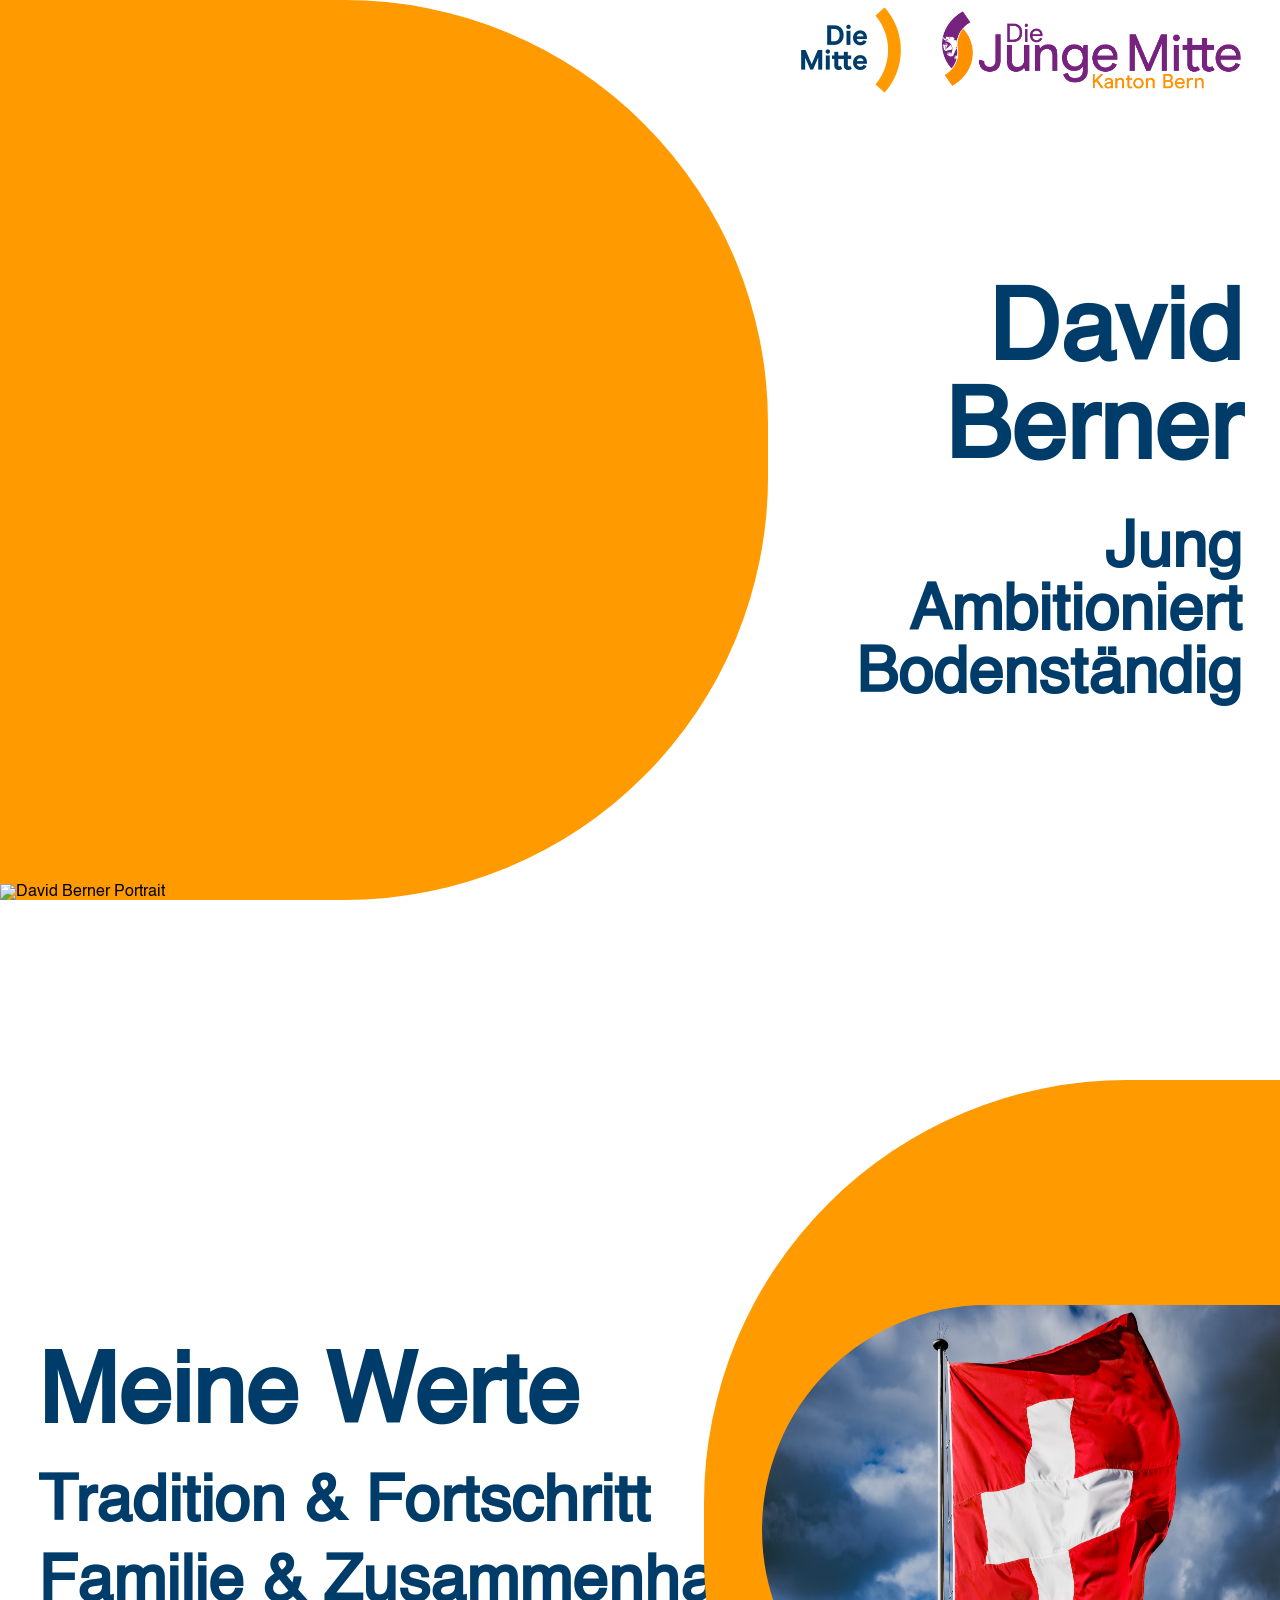
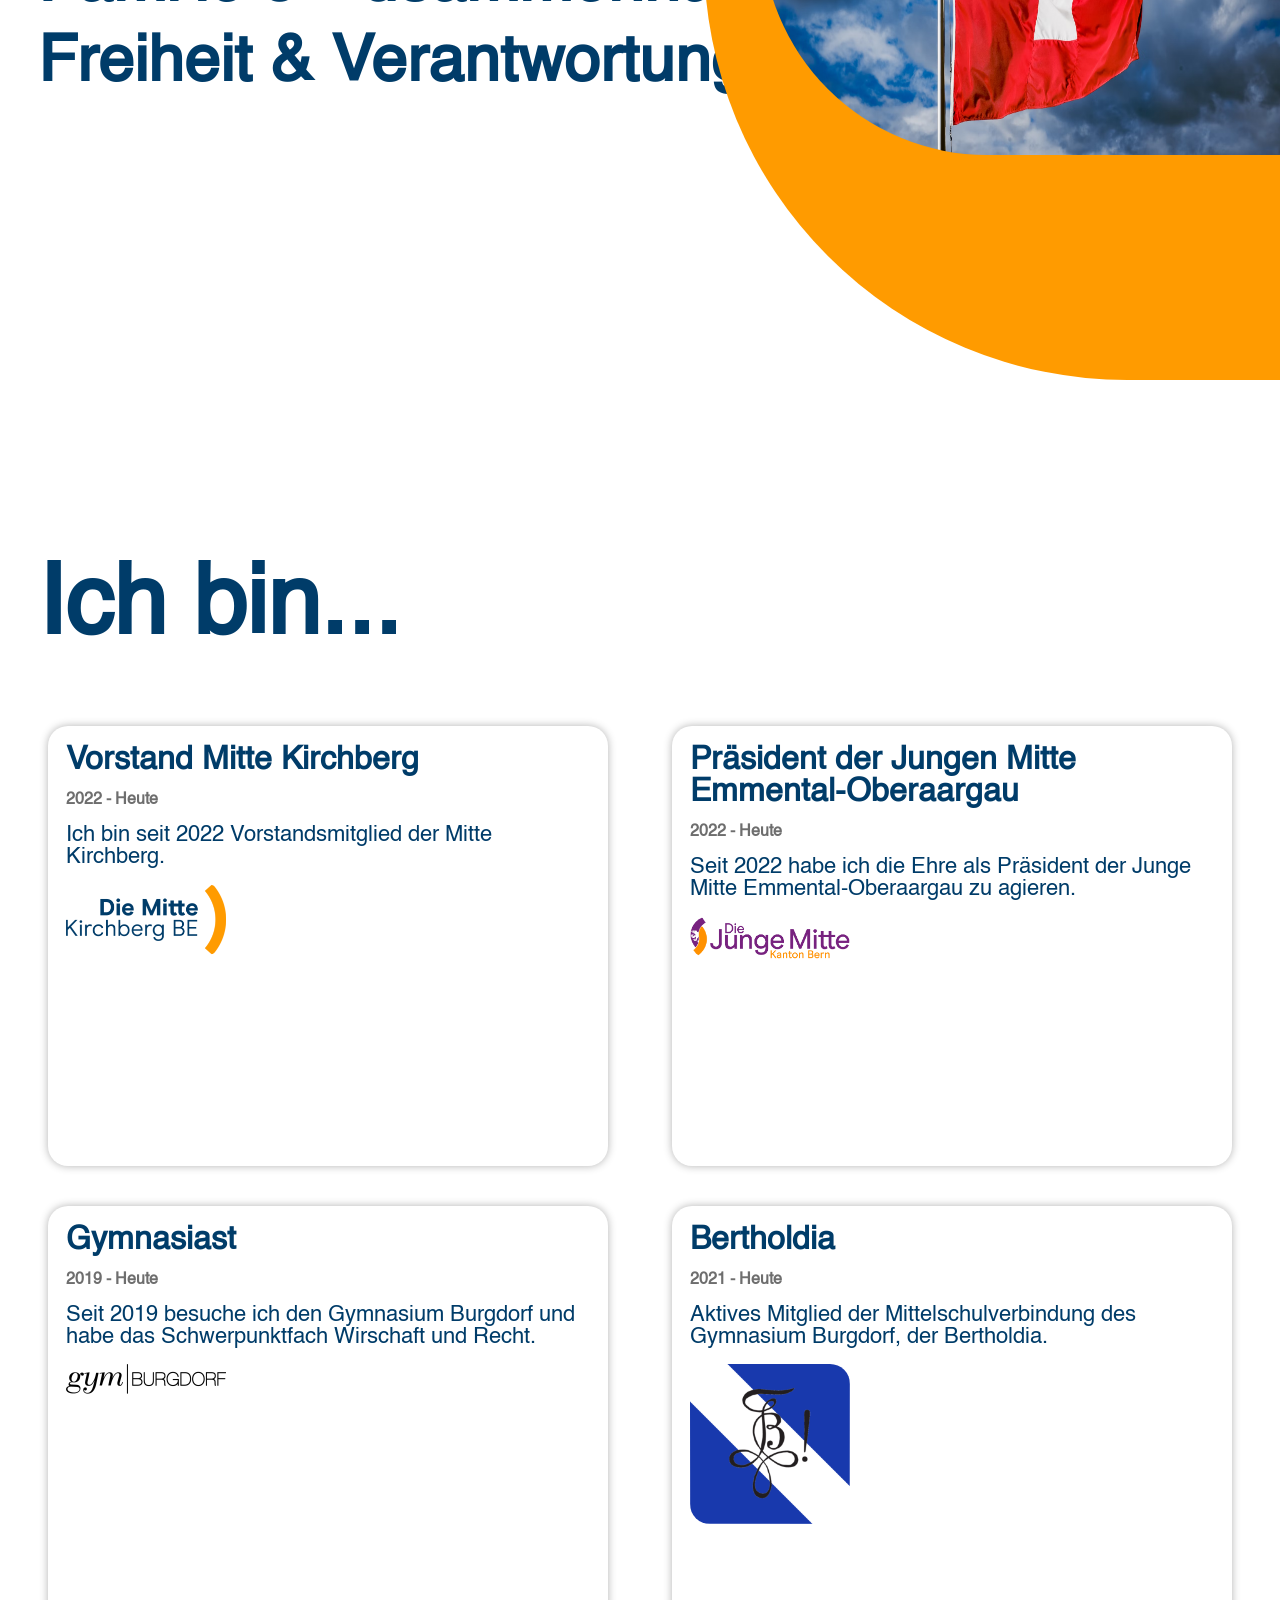
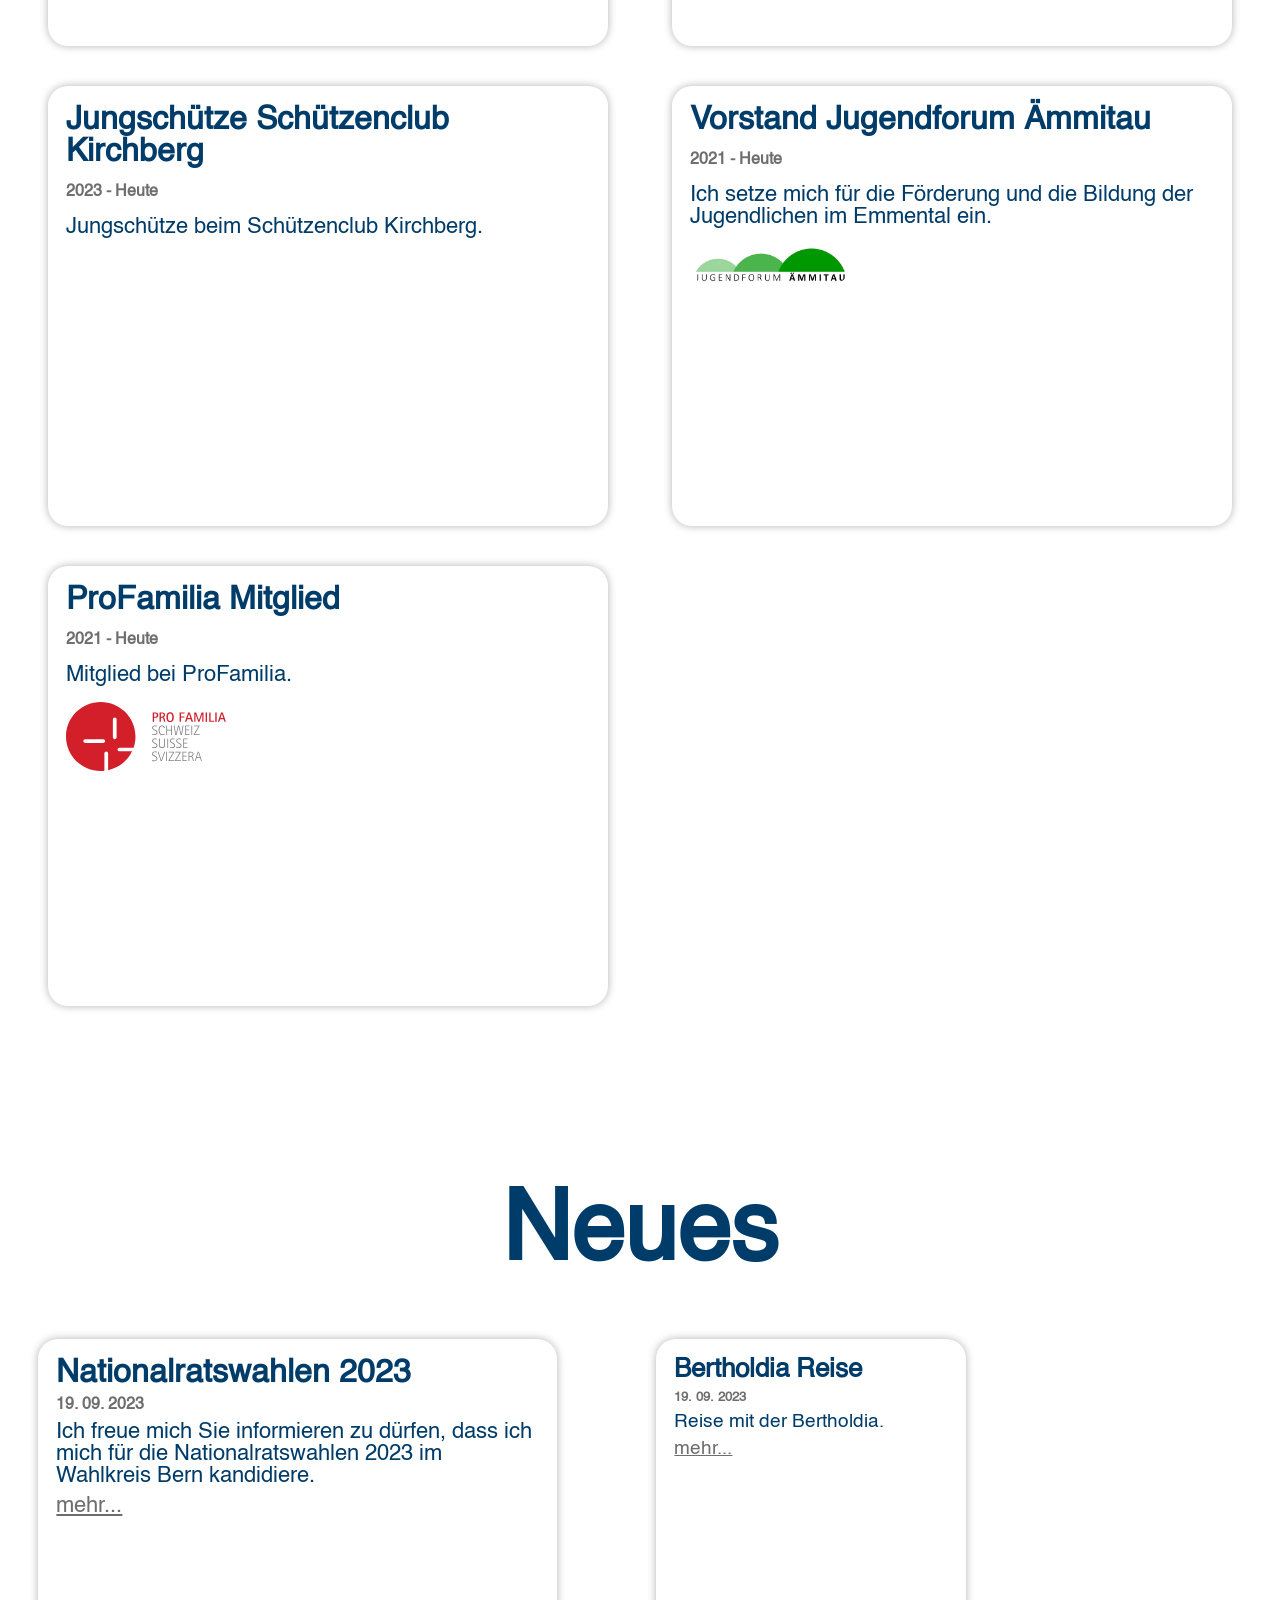
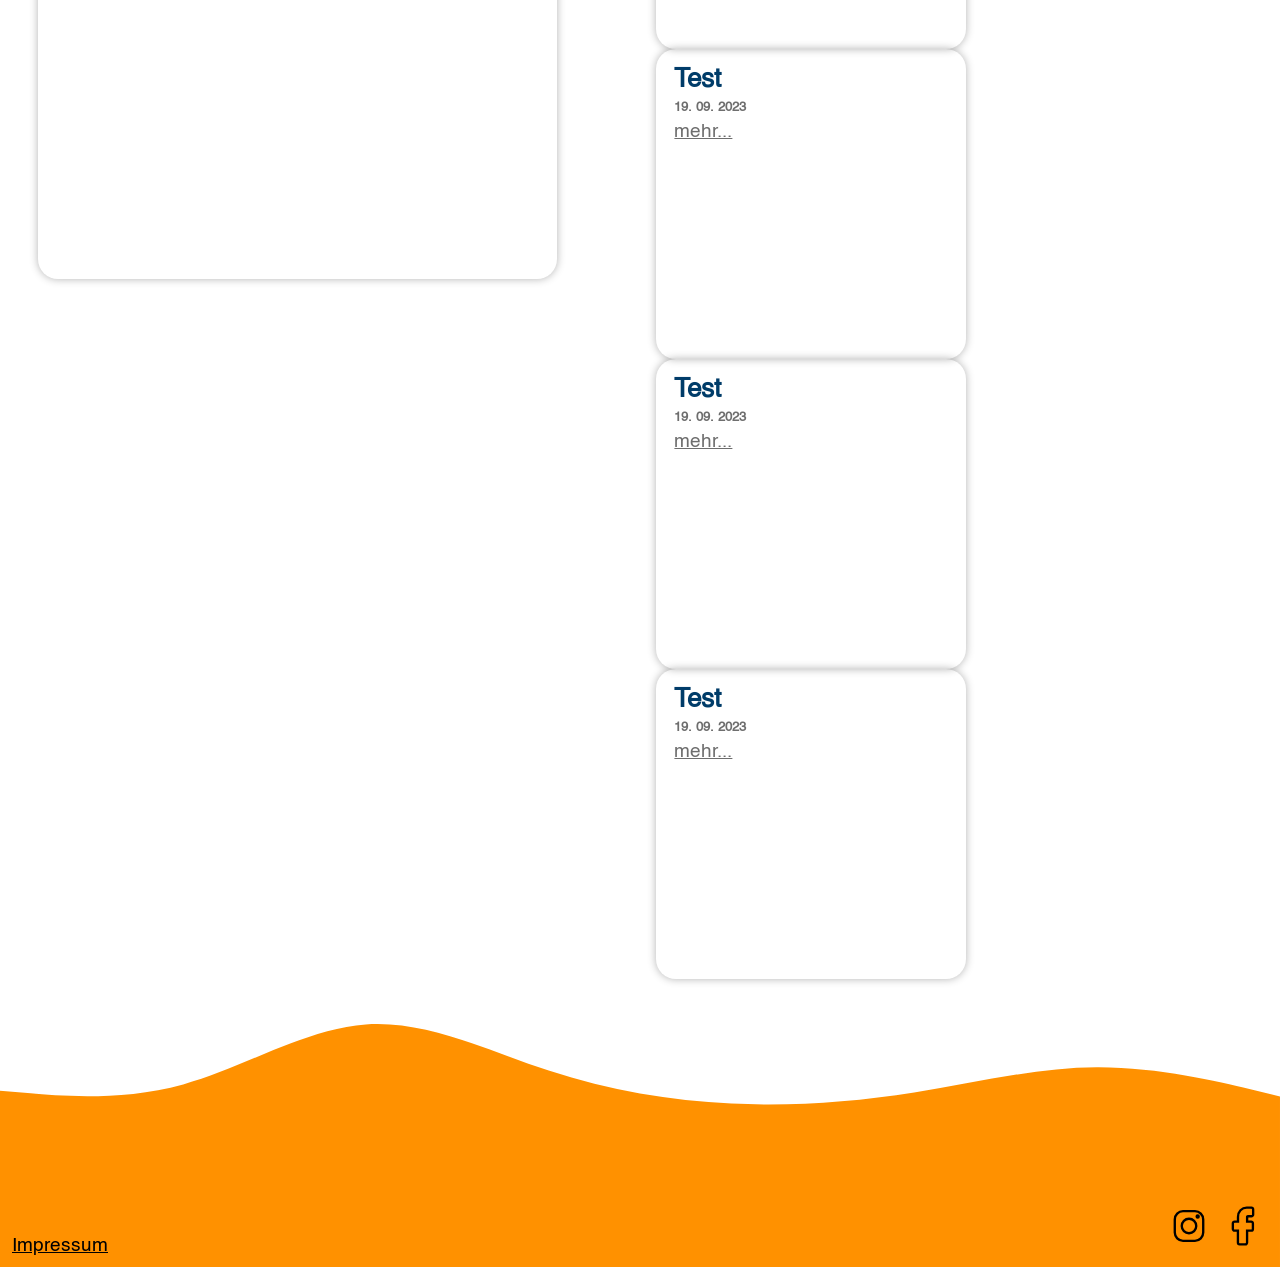
==== index.html @ 7da436a6 "commit15" ====
<!DOCTYPE html>
<html lang="de">
  <head>
    <meta charset="UTF-8" />
    <meta name="viewport" content="width=device-width, initial-scale=1.0" />
    <link rel="stylesheet" href="css/style.css" />
    <script src="js/main.js" defer></script>
    <title>David Berner</title>
  </head>
  <body>
    <div id="loading">
      <h1 class="title">Loading...</h1>
      <img id="loading-img" src="./img/haikei/wave2.svg" alt="wave" />
    </div>
    <main>
      <section id="hero">
        <div class="right-circle"></div>
        <img
          id="hero-img"
          src="img/portrait/Berner_David-a.png"
          alt="David Berner Portrait"
        />
        <div id="hero-content">
          <div id="hero-right">
            <div id="logos">
              <a href="https://die-mitte.ch/" target="_blank">
                <img
                  class="logo1"
                  src="img/logos/die_mitte.png"
                  alt="die Mitte"
                />
              </a>
              <a href="https://diejungemitte.ch/" target="_blank">
                <img
                  class="logo2"
                  src="img/logos/Die Junge Mitte_Bern-crop.png"
                  alt="die Junge Mitte Bern"
                />
              </a>
            </div>
          </div>
          <div class="hero-text">
            <h1>David Berner</h1>
            <h2>Jung</h2>
            <h2>Ambitioniert</h2>
            <h2>Bodenständig</h2>
          </div>
        </div>
      </section>

      <section id="about">
        <div id="about-content">
          <div class="left-circle icon-circle">
            <img src="./img/icon/schweiz.avif" alt="" />
          </div>
        </div>
        <div class="content">
          <h1 class="title">Meine Werte</h1>
          <h2 class="subtitle">Tradition & Fortschritt</h2>
          <h2 class="subtitle">Familie & Zusammenhalt</h2>
          <h2 class="subtitle">Freiheit & Verantwortung</h2>
        </div>
      </section>
      <section id="me">
        <div class="content2">
          <h1 class="title">Ich bin...</h1>
        </div>
        <div class="contents">
          <div class="content-box">
            <div class="box">
              <h1>Vorstand Mitte Kirchberg</h1>
              <h3>2022 - Heute</h3>
              <p>Ich bin seit 2022 Vorstandsmitglied der Mitte Kirchberg.</p>
              <a target="_blank" href="https://kirchberg.die-mitte.ch/"
                ><img
                  class="box-border"
                  src="img/logo-ex/Die_Mitte_Kirchberg-BE.png"
                  alt="Vorstand Mitte Kirchberg"
              /></a>
            </div>
            <div class="box">
              <h1>Präsident der Jungen Mitte Emmental-Oberaargau</h1>
              <h3>2022 - Heute</h3>
              <p>
                Seit 2022 habe ich die Ehre als Präsident der Junge Mitte
                Emmental-Oberaargau zu agieren.
              </p>
              <a target="_blank" href="https://diejungemitte.ch/"
                ><img
                  class="box-border"
                  src="img/logos/Die Junge Mitte_Bern-crop.png"
                  alt="Präsident Junge Mitte Emmental-Oberaargau"
              /></a>
            </div>
            <div class="box">
              <h1>Gymnasiast</h1>
              <h3>2019 - Heute</h3>
              <p>
                Seit 2019 besuche ich den Gymnasium Burgdorf und habe das
                Schwerpunktfach Wirschaft und Recht.
              </p>
              <a target="_blank" href="https://www.gymburgdorf.ch/"
                ><img
                  src="img/logo-ex/gymburgdorf.png"
                  alt="Gymnasium Burgdorf"
              /></a>
            </div>
            <div class="box">
              <h1>Bertholdia</h1>
              <h3>2021 - Heute</h3>
              <p>
                Aktives Mitglied der Mittelschulverbindung des Gymnasium
                Burgdorf, der Bertholdia.
              </p>
              <a
                target="_blank"
                href="https://www.bertholdia.ch/aktuelles/index.html"
                ><img
                  class="box-border"
                  src="img/logo-ex/bertholdia.png"
                  alt="Bertholdia"
              /></a>
            </div>
            <div class="box">
              <h1>Jungschütze Schützenclub Kirchberg</h1>
              <h3>2023 - Heute</h3>
              <p>Jungschütze beim Schützenclub Kirchberg.</p>
            </div>
            <div class="box">
              <h1>Vorstand Jugendforum Ämmitau</h1>
              <h3>2021 - Heute</h3>
              <p>
                Ich setze mich für die Förderung und die Bildung der
                Jugendlichen im Emmental ein.
              </p>
              <a target="_blank" href="https://www.jugendforum-aemmitau.ch/"
                ><img
                  class="box-border"
                  src="img/logo-ex/Jugendforum.webp"
                  alt="Vorstand Mitte Kirchberg"
              /></a>
            </div>
            <div class="box">
              <h1>ProFamilia Mitglied</h1>
              <h3>2021 - Heute</h3>
              <p>Mitglied bei ProFamilia.</p>
              <a target="_blank" href="https://www.profamilia.ch/"
                ><img
                  class="box-border"
                  src="img/logo-ex/profamilia.svg"
                  alt="Vorstand Mitte Kirchberg"
              /></a>
            </div>
          </div>
        </div>
      </section>
      <section id="news">
        <div class="content3">
          <h1 class="title">Neues</h1>
        </div>
        <div class="news-content-box">
          <div class="news-box">
            <h1>Nationalratswahlen 2023</h1>
            <h3>19. 09. 2023</h3>
            <p>
              Ich freue mich Sie informieren zu dürfen, dass ich mich für die
              Nationalratswahlen 2023 im Wahlkreis Bern kandidiere.
            </p>
            <a href="page/construction/" class="more">mehr...</a>
          </div>
          <div class="blogs">
            <div class="blog-box">
              <h1>Bertholdia Reise</h1>
              <h3>19. 09. 2023</h3>
              <p>Reise mit der Bertholdia.</p>
              <a href="page/construction/" class="more">mehr...</a>
            </div>
            <div class="blog-box">
              <h1>Test</h1>
              <h3>19. 09. 2023</h3>
              <a href="page/construction/" class="more">mehr...</a>
            </div>
            <div class="blog-box">
              <h1>Test</h1>
              <h3>19. 09. 2023</h3>
              <a href="page/construction/" class="more">mehr...</a>
            </div>
            <div class="blog-box">
              <h1>Test</h1>
              <h3>19. 09. 2023</h3>
              <a href="page/construction/" class="more">mehr...</a>
            </div>
          </div>
        </div>
      </section>
      <footer class="footer-hero">
        <img id="footer-img" src="./img/haikei/wave2.svg" alt="wave" />
        <div class="footer-content">
          <div class="footer-text">
            <a href="page/impressum/">Impressum</a>
          </div>
        </div>
        <div class="socials">
          <a target="_blank" href="https://www.instagram.com/davidladaberner/"
            ><img src="/img/icon/instagram.svg" alt=""
          /></a>
          <a target="_blank" href="https://www.facebook.com/david.berner.3511"
            ><img src="/img/icon/facebook.svg" alt=""
          /></a>
        </div>
      </footer>
    </main>
  </body>
</html>
---- css/style.css ----
*,
*::after,
*::before {
  margin: 0;
  padding: 0;
  box-sizing: border-box;
}
:root {
  --primary-color: #ff9b00;
  --secondary-color: #003c69;
  font-size: 16px;
}
@font-face {
  font-family: "helvetica";
  src: url(../fonts/Helvetica-Font/Helvetica.ttf);
}
::-webkit-scrollbar {
  width: 0;
}

#loading{
  display: flex;
  justify-content: center;
  align-items: center;  
  height: 100vh;
}
#loading img{
  position: absolute;
  bottom: 0;
  width: 100vw;
}

main{
  display: none;
}

body {
  font-family: helvetica;
}
body h1::selection,
h2::selection,
h3::selection,
h4::selection,
p::selection,
img::selection,
a::selection {
  color: white;
  background-color: var(--secondary-color);
}

#hero-img {
  position: absolute;
  width: 36%;
  height: auto;
  z-index: 3;
  bottom: 0;
  left: 0;
  user-select: none;
}

header {
  z-index: 7;
  top: 1vh;
  right: 1vh;
}
#logos {
  display: flex;
  justify-content: flex-end;
  flex-direction: row;
  align-items: center;
  gap: 40px;
}
.logo1 {
  height: 100px;
}
.logo2 {
  height: 80px;
}

.right-circle {
  margin: 0;
  background-color: var(--primary-color);
  height: 100vh;
  width: 60vw;
  border-radius: 0 47vh 47vh 0;
}
.left-circle {
  margin: 0;
  background-color: var(--primary-color);
  height: 100vh;
  width: 45vw;
  border-radius: 47vh 0 0 47vh;
  display: flex;
  justify-content: flex-end;
  align-items: center;
}
.left-circle img{
  height: 50%;
  width: 90%;
  border-radius: 47vh 0 0 47vh;
}


.hero-text {
  margin-top: 20vh;
  text-align: right;
  display: flex;
  flex-direction: column;
  align-items: flex-end;
}
.hero-text h1 {
  color: var(--secondary-color);
  width: 40vw;
  font-size: 11vh;
  margin-bottom: 4vh;
}
.hero-text h2 {
  color: var(--secondary-color);
  font-size: 7vh;
}

.title {
  color: var(--secondary-color);
  font-size: 6rem;
  margin-bottom: 3vh;
}
.subtitle {
  color: var(--secondary-color);
  font-size: 4rem;
  margin-bottom: 1rem;
}


#about {
  align-items: flex-end;
  justify-content: flex-end;
  margin-top: 20vh;
}
#me {
  margin-top: 20vh;
}
#news {
  margin-top: 20vh;
}

.content {
  display: flex;
  height: 100vh;
  justify-content: center;
  flex-direction: column;
  margin-left: 3vw;
}
.content h1,
.content h2 {
  width: fit-content;
  box-shadow: inset 0 0 0 0 var(--primary-color);
  color: var(--secondary-color);
  transition: color 0.3s ease-in-out, box-shadow 0.3s ease-in-out;
}
.content h1:hover,
.content h2:hover {
  box-shadow: inset 100vw 0 0 0 var(--primary-color);
  color: var(--secondary-color);
  cursor: pointer;
}

#about-content {
  position: absolute;
  right: 0;
}



.content2 {
  margin-left: 3vw;
}
.content3 {
  display: flex;
  align-items: center;
  justify-content: center;
}

#hero-content {
  position: absolute;
  top: 0;
  right: 0;
  justify-content: space-between;
  height: 100vh;
  width: 100vw;
  margin-right: 3vw;
}


.contents {
  display: flex;
  justify-content: center;
  align-items: center;
  margin-top: 30px;
}

.content-box {
  display: flex;
  justify-content: space-between;
  flex-wrap: wrap;
  margin-left: 3vw;
  margin-right: 3vw;
}

.box {
  border-radius: 20px;
  width: 560px;
  height: 440px;
  margin-top: 40px;
  margin-left: 10px;
  margin-right: 10px;
  padding: 18px;
  box-shadow: 0px 0px 8px rgba(0, 0, 0, 0.3);
}

.box h1 {
  font-size: 2rem;
  margin-bottom: 1rem;
  color: var(--secondary-color);
}
.box h3 {
  font-size: 1rem;
  margin-bottom: 1rem;
  color: rgb(110, 110, 110);
}
.box p {
  font-size: 1.4rem;
  margin-bottom: 1rem;
  color: var(--secondary-color);
}
.box a {
  font-size: 1.4rem;
  margin-bottom: 1rem;
  color: var(--secondary-color);
}
.box img {
  width: 160px;
}
.box-border {
  border-radius: 20px;
}

.news-content-box {
  display: flex;
  flex-direction: row;
  flex-wrap: wrap;
  justify-content: space-between;
  width: 94vw;
  margin-top: 30px;
  margin-right: 3vw;
  margin-left: 3vw;
}

.news-box {
  border-radius: 20px;
  width: 40.5vw;
  height: 60vh;
  padding: 18px;
  box-shadow: 0px 0px 8px rgba(0, 0, 0, 0.3);
}

.news-box h1 {
  font-size: 2rem;
  margin-bottom: 0.5rem;
  color: var(--secondary-color);
}
.news-box h3 {
  font-size: 1rem;
  margin-bottom: 0.5rem;
  color: rgb(110, 110, 110);
}
.news-box p {
  font-size: 1.4rem;
  margin-bottom: 0.5rem;
  color: var(--secondary-color);
}
.news-box img {
  width: 28%;
}
.news-box a {
  font-size: 1.4rem;
  margin-bottom: 0.5rem;
  color: var(--secondary-color);
}
.news-box .more {
  color: rgb(110, 110, 110);
  text-decoration: underline;
  font-size: 1.4rem;
}

.blogs {
  display: flex;
  width: 46.5vw;
  flex-wrap: wrap;
  justify-content: space-between;
}
.blog-box {
  border-radius: 20px;
  width: 310px;
  height: 310px;
  padding: 18px;
  margin-left: 10px;
  margin-right: 10px;
  box-shadow: 0px 0px 8px rgba(0, 0, 0, 0.3);
}

.blog-box h1 {
  font-size: 1.6rem;
  color: var(--secondary-color);
  margin-bottom: 0.5rem;
}
.blog-box h3 {
  font-size: 0.8rem;
  margin-bottom: 0.5rem;
  color: rgb(110, 110, 110);
}
.blog-box p {
  font-size: 1.2rem;
  margin-bottom: 0.5rem;
  color: var(--secondary-color);
}
.blog-box a {
  font-size: 1.2rem;
  margin-bottom: 0.5rem;
  color: var(--secondary-color);
}
.blog-box img {
  width: 28%;
}
.blog-box .more {
  color: rgb(110, 110, 110);
  text-decoration: underline;
}

.footer-hero {
  display: flex;
  flex-direction: column;
  justify-content: flex-end;
  margin-top: 5vh;
}

.footer-img {
  z-index: -4;
  width: 100%;
}

.footer-content {
  position: absolute;
  margin: 12px;
}

.footer-text {
  display: flex;
  flex-direction: row;
  gap: 30px;
}

.footer-text p {
  font-size: 1.2rem;
  color: black;
}

.footer-text a {
  font-size: 1.2rem;
  color: black;
}

.socials{
  position: absolute;
  margin: 12px;
  right: 0;
}

.socials a img {
  width: 50px;
}

@media only screen and (max-width: 768px) {
  /* For mobile phones: */

  #loading img{
    display: none;
  }

  .hero-text {
    display: flex;
    flex-direction: column;
    align-items: flex-start;
    text-align: left;
    margin-left: 4vw;
    margin-top: 4vh;
  }
  .hero-text h1 {
    color: var(--secondary-color);
    font-size: 4rem;
    width: 50vw;
    margin-bottom: 3vh;
    text-align: left;
  }
  .hero-text h2 {
    color: var(--secondary-color);
    font-size: 2.4rem;
    text-align: left;
  }

  #about {
    width: 99vw;
    align-items: flex-end;
    justify-content: flex-end;
    margin: 0;
  }

  #about-content .content{
    margin-top: 0;

  }

  #hero-img {
    height: 45vh;
    width: auto;
    z-index: 10;
    user-select: none;
    box-shadow: 0px 15px 10px -15px #111;
    margin-bottom: 0;
  }

  .right-circle {
    height: 100vh;
    width: 100vw;
    margin-bottom: 0;
    border-radius: 0 75% 0 0;
  }
  .left-circle {
    margin-top: 0;
    height: 100vh;
    width: 100vw;
    margin-top: 0;
    border-radius: 0 0 0 75%;
  }

  .left-circle img {
    display: none;
  }

  .title {
    margin-top: 0;
    color: var(--secondary-color);
    font-size: 4rem;
  }
  .subtitle {
    color: var(--secondary-color);
    font-size: 2.2rem;
  }

  #logos {
    position: absolute;
    top: 0;
    right: 0;
    margin-bottom: 0;
    flex-direction: column;
    align-items: flex-end;
    gap: 0;
    z-index: 3;
  }
  .logo1 {
    height: 70px;
  }
  .logo2 {
    height: 30px;
  }

  .content {
    position: relative;
    display: flex;
    flex-direction: column;
    margin-left: 0;
    margin-top: 0;
    margin-right: 2.5vw;
    z-index: 12;
    align-items: flex-end;
  }
  .content2 {
    display: flex;
    flex-direction: column;
    margin-left: 0;
    top: 0;
    margin-right: 2.5vw;
    align-items: center;
  }

  .content h1,
  .content h2 {
    text-align: right;
    margin-top: 3vh;
    width: fit-content;
    color: var(--secondary-color);
    box-shadow: none;
    transition: none;
  }

  .box {
    border-radius: 20px;
    width: 90vw;
    height: 45vh;
    margin-top: 40px;
    margin-left: 0;
    margin-right: 0;
    box-shadow: 0px 0px 8px rgba(0, 0, 0, 0.3);
  }

  .content-box {
    display: flex;
    justify-content: center;
  }

  .content h1:hover,
  .content h2:hover {
    box-shadow: none;
  }

  #news-content {
    display: flex;
    flex-direction: column;
    align-items: center;
    justify-content: center;
    width: 100vw;
    margin-left: 0;
    margin-right: 0;
  }

  .news-box {
    border-radius: 20px;
    width: 90vw;
    height: 60vh;
    margin-top: 40px;
    margin-left: 10px;
    margin-right: 10px;
    box-shadow: 0px 0px 8px rgba(0, 0, 0, 0.3);
  }

  .news-box h1 {
    font-size: 1.8rem;
    margin: 3%;
    color: var(--secondary-color);
  }
  .news-box h3 {
    font-size: 1rem;
    margin: 3%;
    color: rgb(110, 110, 110);
  }
  .news-box p {
    font-size: 1.2rem;
    margin: 3%;
    color: var(--secondary-color);
  }
  .news-box a {
    font-size: 1.2rem;
    margin: 3%;
  }
  .news-box img {
    margin: 3%;
    width: 28%;
  }

  .blogs {
    display: flex;
    width: 90vw;
    margin-left: 3vw;
    margin-right: 3vw;
  }
  .blog-box {
    border-radius: 20px;
    width: 38vw;
    height: 34vh;
    margin-top: 3vh;
    box-shadow: 0px 0px 8px rgba(0, 0, 0, 0.3);
  }

  .blog-box h1 {
    font-size: 1rem;
    margin: 3%;
    color: var(--secondary-color);
  }
  .blog-box h3 {
    font-size: 0.8rem;
    margin: 3%;
    color: rgb(110, 110, 110);
  }
  .blog-box p {
    font-size: 1rem;
    margin: 3%;
    color: var(--secondary-color);
  }
  .blog-box a {
    font-size: 1rem;
    margin: 3%;
    color: var(--secondary-color);
  }
  .blog-box img {
    margin: 3%;
    width: 28%;
  }
  .blog-box .more {
    color: rgb(110, 110, 110);
    text-decoration: underline;
  }
}

@media only screen and (max-height: 620px) {
}
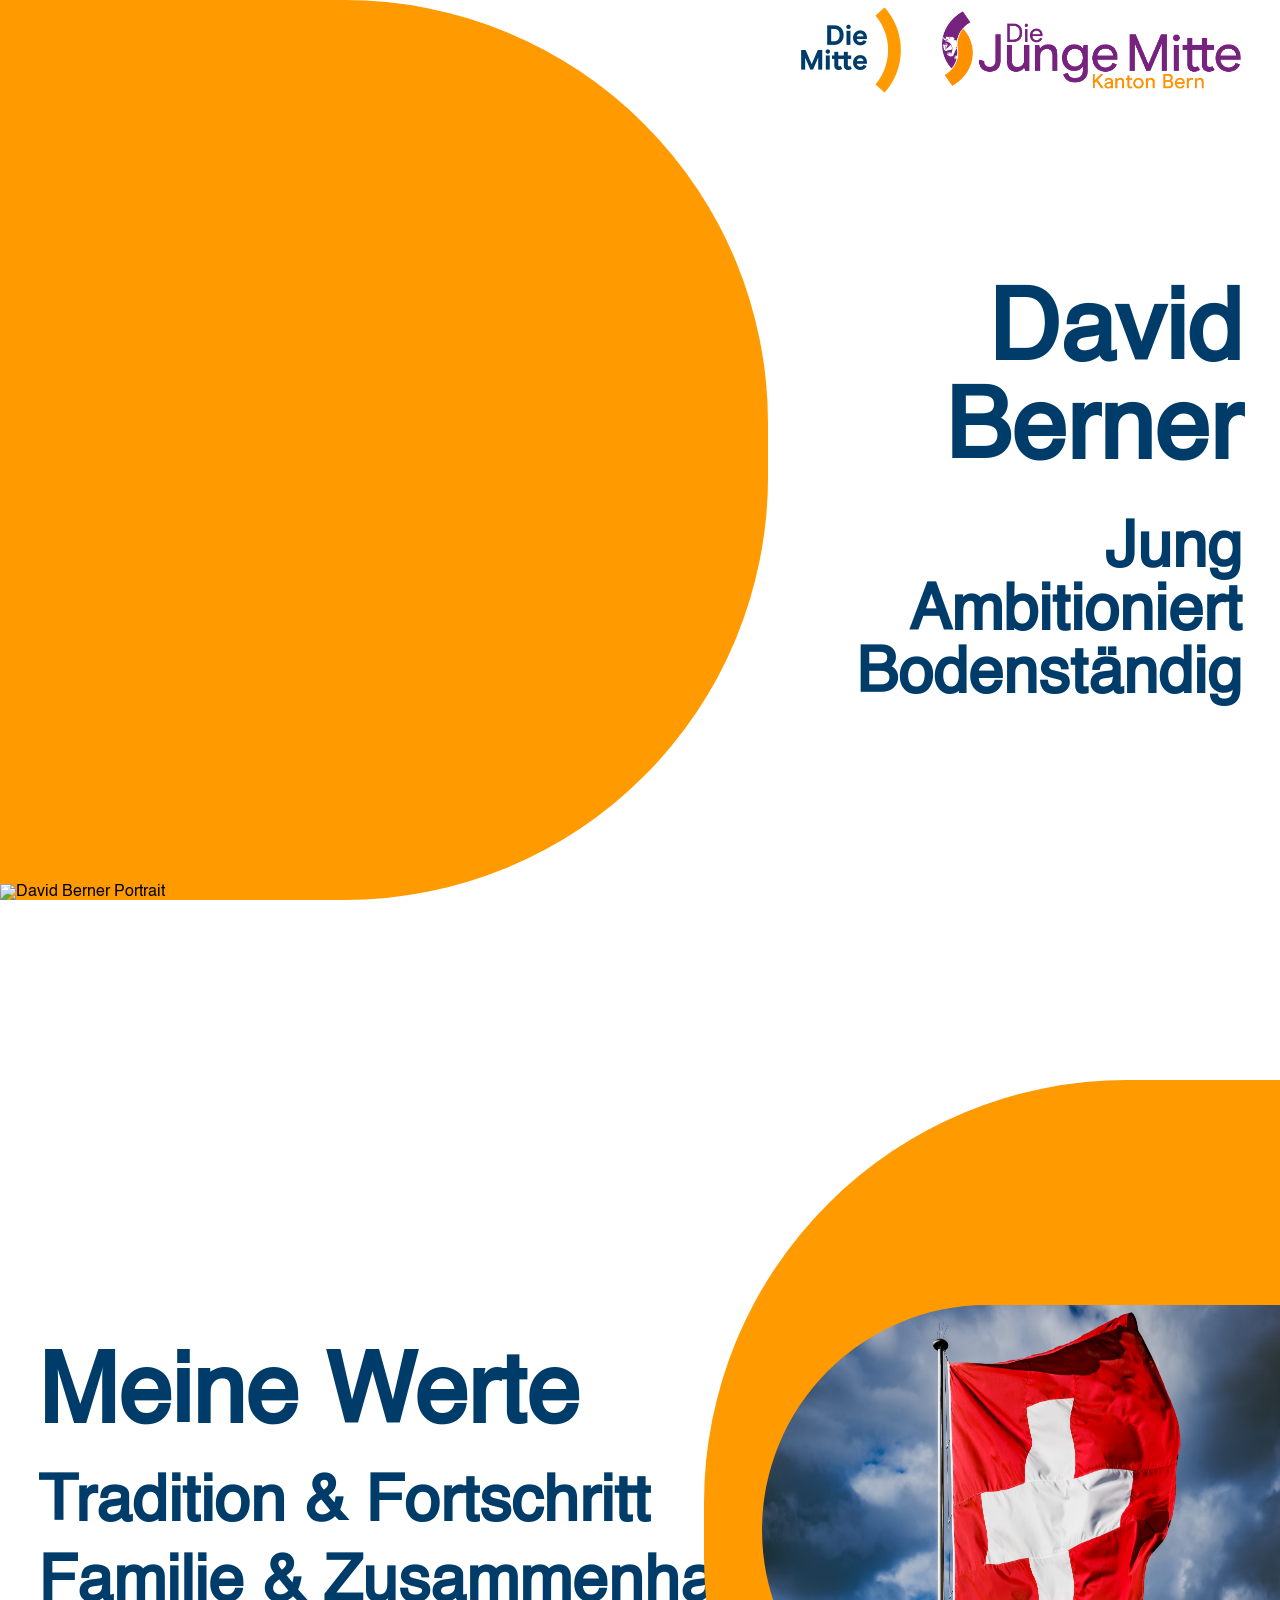
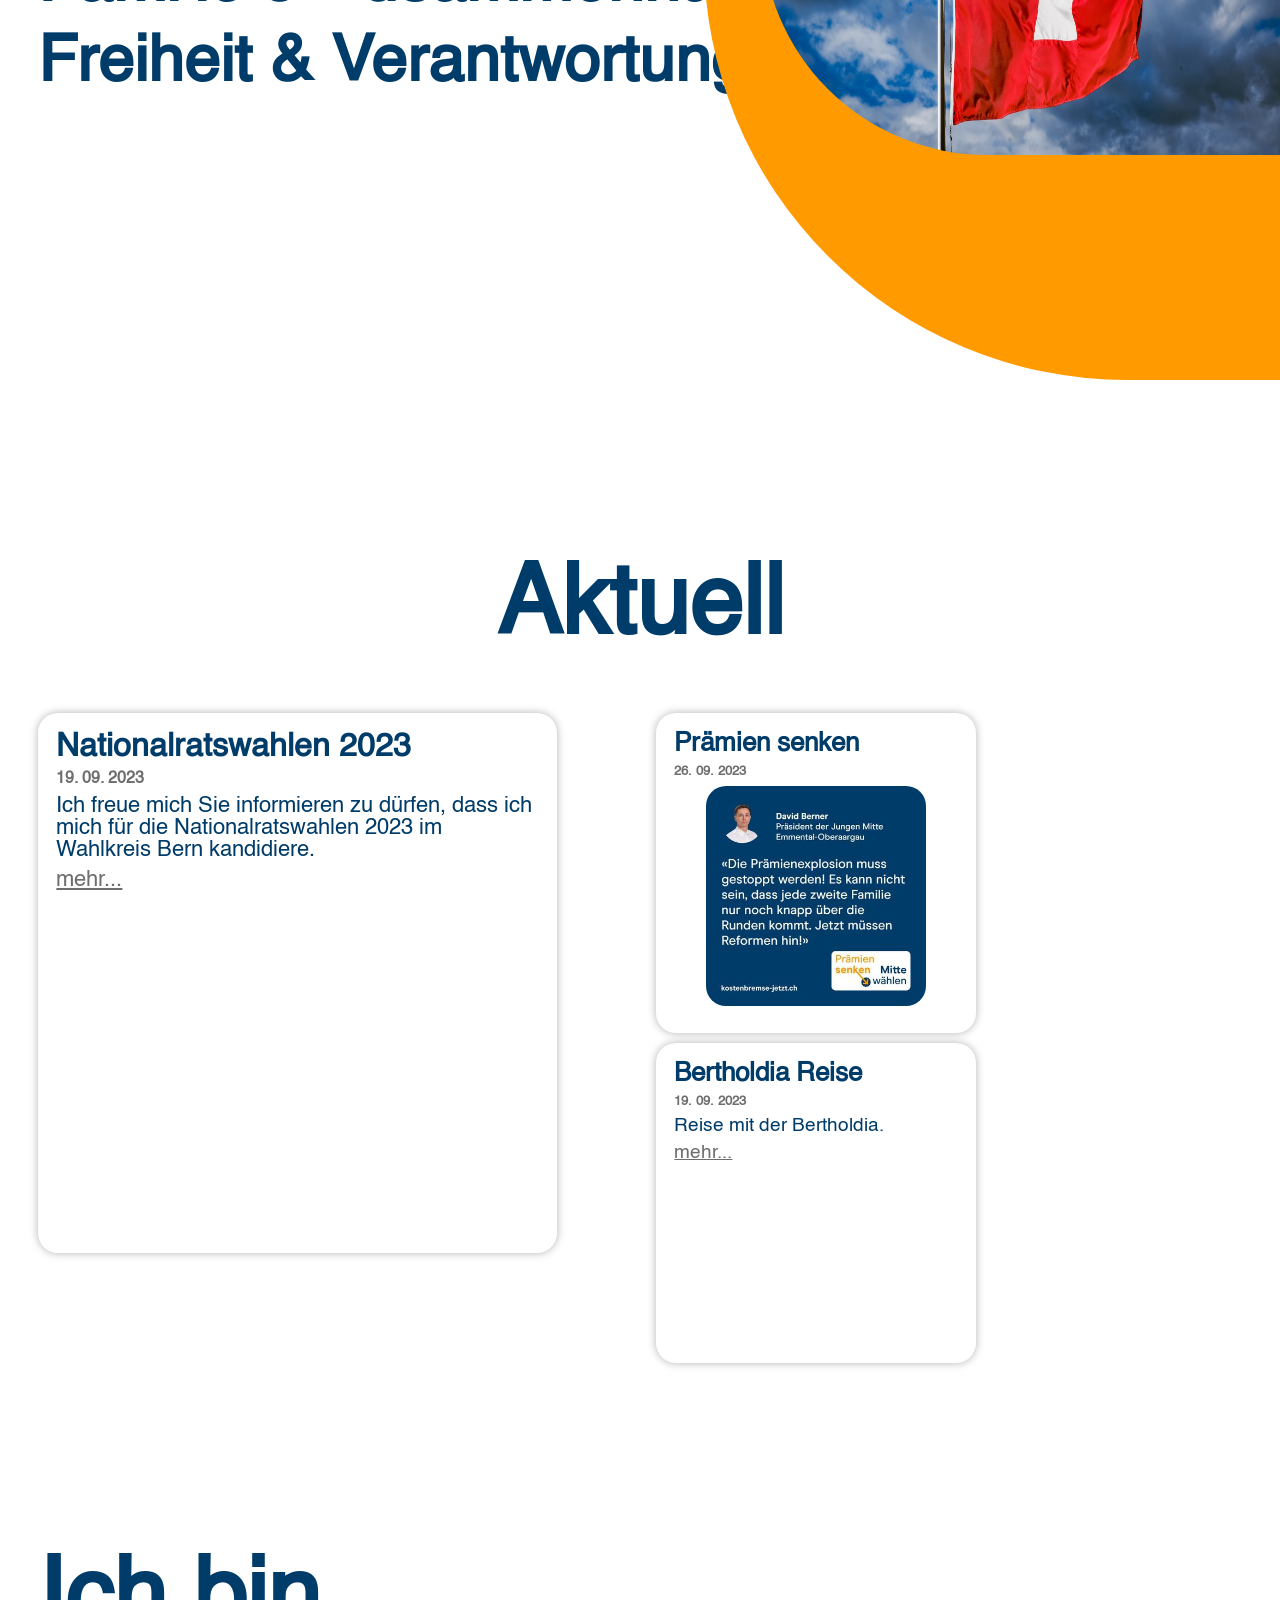
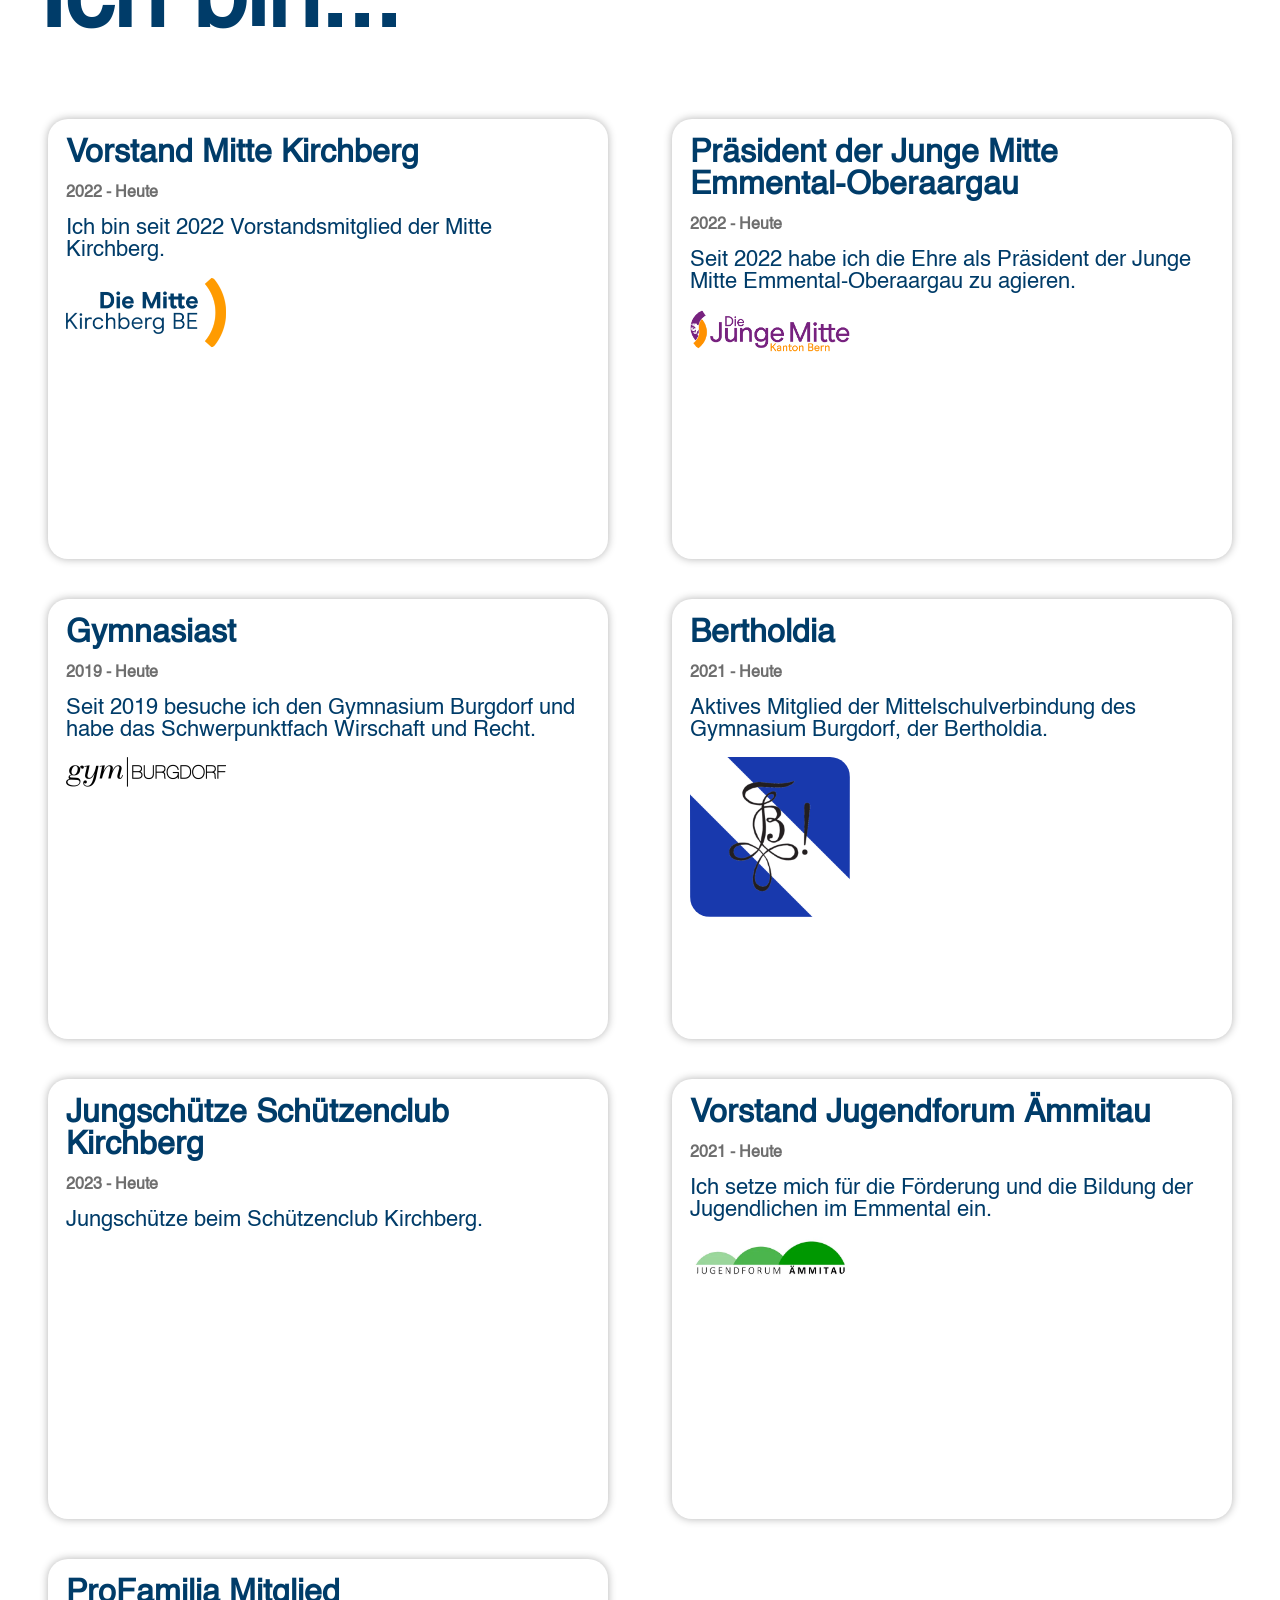
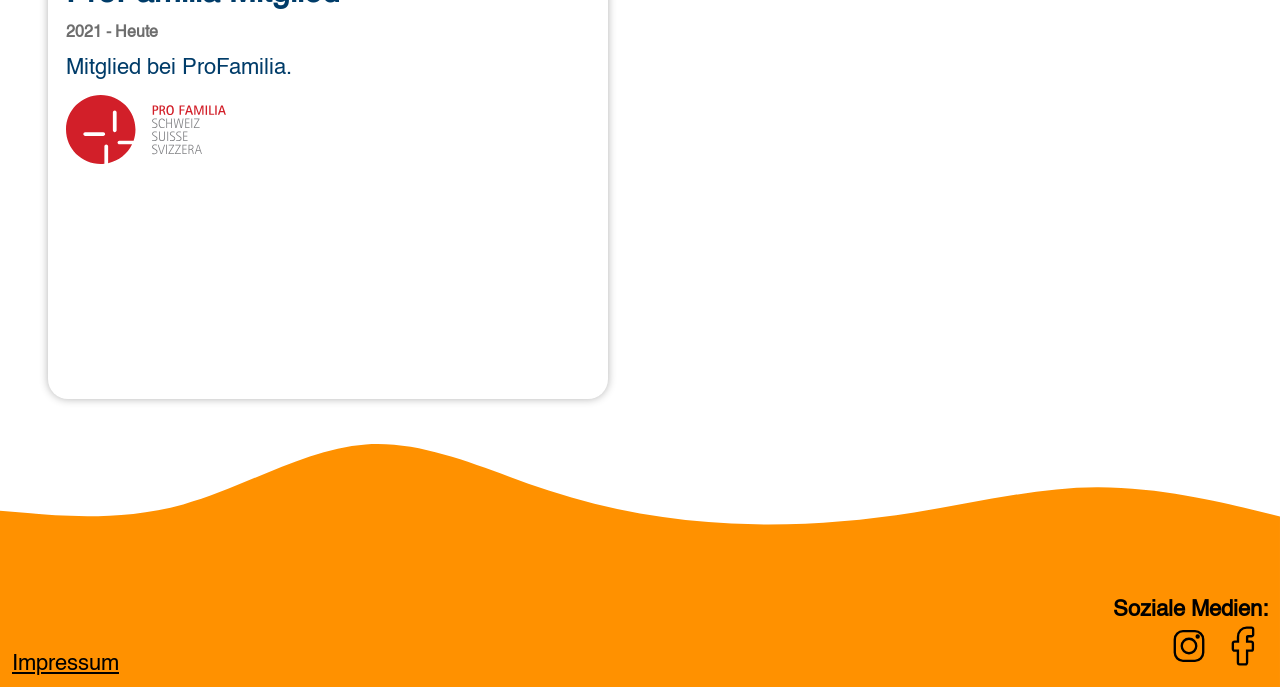
==== commit ae9a2fa2: "commit16" ====
--- a/index.html
+++ b/index.html
@@ -3,9 +3,12 @@
   <head>
     <meta charset="UTF-8" />
     <meta name="viewport" content="width=device-width, initial-scale=1.0" />
+    <meta
+      name="description"
+      content="Auf dieser Webseite erfahren Sie mehr über David Berner, der Gymnasiast aus Kirchberg, welcher die Junge Mitte in Emmental-Oberaargau als Präsident vertritt." />
     <link rel="stylesheet" href="css/style.css" />
     <script src="js/main.js" defer></script>
-    <title>David Berner</title>
+    <title>David Berner: Portfolio</title>
   </head>
   <body>
     <div id="loading">
@@ -18,8 +21,7 @@
         <img
           id="hero-img"
           src="img/portrait/Berner_David-a.png"
-          alt="David Berner Portrait"
-        />
+          alt="David Berner Portrait" />
         <div id="hero-content">
           <div id="hero-right">
             <div id="logos">
@@ -27,15 +29,13 @@
                 <img
                   class="logo1"
                   src="img/logos/die_mitte.png"
-                  alt="die Mitte"
-                />
+                  alt="die Mitte" />
               </a>
               <a href="https://diejungemitte.ch/" target="_blank">
                 <img
                   class="logo2"
                   src="img/logos/Die Junge Mitte_Bern-crop.png"
-                  alt="die Junge Mitte Bern"
-                />
+                  alt="die Junge Mitte Bern" />
               </a>
             </div>
           </div>
@@ -61,102 +61,10 @@
           <h2 class="subtitle">Freiheit & Verantwortung</h2>
         </div>
       </section>
-      <section id="me">
-        <div class="content2">
-          <h1 class="title">Ich bin...</h1>
-        </div>
-        <div class="contents">
-          <div class="content-box">
-            <div class="box">
-              <h1>Vorstand Mitte Kirchberg</h1>
-              <h3>2022 - Heute</h3>
-              <p>Ich bin seit 2022 Vorstandsmitglied der Mitte Kirchberg.</p>
-              <a target="_blank" href="https://kirchberg.die-mitte.ch/"
-                ><img
-                  class="box-border"
-                  src="img/logo-ex/Die_Mitte_Kirchberg-BE.png"
-                  alt="Vorstand Mitte Kirchberg"
-              /></a>
-            </div>
-            <div class="box">
-              <h1>Präsident der Jungen Mitte Emmental-Oberaargau</h1>
-              <h3>2022 - Heute</h3>
-              <p>
-                Seit 2022 habe ich die Ehre als Präsident der Junge Mitte
-                Emmental-Oberaargau zu agieren.
-              </p>
-              <a target="_blank" href="https://diejungemitte.ch/"
-                ><img
-                  class="box-border"
-                  src="img/logos/Die Junge Mitte_Bern-crop.png"
-                  alt="Präsident Junge Mitte Emmental-Oberaargau"
-              /></a>
-            </div>
-            <div class="box">
-              <h1>Gymnasiast</h1>
-              <h3>2019 - Heute</h3>
-              <p>
-                Seit 2019 besuche ich den Gymnasium Burgdorf und habe das
-                Schwerpunktfach Wirschaft und Recht.
-              </p>
-              <a target="_blank" href="https://www.gymburgdorf.ch/"
-                ><img
-                  src="img/logo-ex/gymburgdorf.png"
-                  alt="Gymnasium Burgdorf"
-              /></a>
-            </div>
-            <div class="box">
-              <h1>Bertholdia</h1>
-              <h3>2021 - Heute</h3>
-              <p>
-                Aktives Mitglied der Mittelschulverbindung des Gymnasium
-                Burgdorf, der Bertholdia.
-              </p>
-              <a
-                target="_blank"
-                href="https://www.bertholdia.ch/aktuelles/index.html"
-                ><img
-                  class="box-border"
-                  src="img/logo-ex/bertholdia.png"
-                  alt="Bertholdia"
-              /></a>
-            </div>
-            <div class="box">
-              <h1>Jungschütze Schützenclub Kirchberg</h1>
-              <h3>2023 - Heute</h3>
-              <p>Jungschütze beim Schützenclub Kirchberg.</p>
-            </div>
-            <div class="box">
-              <h1>Vorstand Jugendforum Ämmitau</h1>
-              <h3>2021 - Heute</h3>
-              <p>
-                Ich setze mich für die Förderung und die Bildung der
-                Jugendlichen im Emmental ein.
-              </p>
-              <a target="_blank" href="https://www.jugendforum-aemmitau.ch/"
-                ><img
-                  class="box-border"
-                  src="img/logo-ex/Jugendforum.webp"
-                  alt="Vorstand Mitte Kirchberg"
-              /></a>
-            </div>
-            <div class="box">
-              <h1>ProFamilia Mitglied</h1>
-              <h3>2021 - Heute</h3>
-              <p>Mitglied bei ProFamilia.</p>
-              <a target="_blank" href="https://www.profamilia.ch/"
-                ><img
-                  class="box-border"
-                  src="img/logo-ex/profamilia.svg"
-                  alt="Vorstand Mitte Kirchberg"
-              /></a>
-            </div>
-          </div>
-        </div>
-      </section>
+
       <section id="news">
         <div class="content3">
-          <h1 class="title">Neues</h1>
+          <h1 class="title">Aktuell</h1>
         </div>
         <div class="news-content-box">
           <div class="news-box">
@@ -168,31 +76,127 @@
             </p>
             <a href="page/construction/" class="more">mehr...</a>
           </div>
+
           <div class="blogs">
+            <div class="blog-box">
+              <h1>Prämien senken</h1>
+              <h3>26. 09. 2023</h3>
+              <div class="div-testimonials">
+                <a
+                  target="_blank"
+                  href="https://kostenbremse-jetzt.ch/"
+                  class="more"
+                  ><img
+                    class="testemonials"
+                    src="/img/testemonials/prämien1.jpg"
+                    alt="testemonial"
+                /></a>
+              </div>
+            </div>
             <div class="blog-box">
               <h1>Bertholdia Reise</h1>
               <h3>19. 09. 2023</h3>
               <p>Reise mit der Bertholdia.</p>
               <a href="page/construction/" class="more">mehr...</a>
             </div>
-            <div class="blog-box">
-              <h1>Test</h1>
-              <h3>19. 09. 2023</h3>
-              <a href="page/construction/" class="more">mehr...</a>
-            </div>
-            <div class="blog-box">
-              <h1>Test</h1>
-              <h3>19. 09. 2023</h3>
-              <a href="page/construction/" class="more">mehr...</a>
-            </div>
-            <div class="blog-box">
-              <h1>Test</h1>
-              <h3>19. 09. 2023</h3>
-              <a href="page/construction/" class="more">mehr...</a>
-            </div>
-          </div>
-        </div>
-      </section>
+          </div>
+        </div>
+      </section>
+
+      <section id="me">
+        <div class="content2">
+          <h1 class="title">Ich bin...</h1>
+        </div>
+        <div class="contents">
+          <div class="content-box">
+            <div class="box">
+              <h1>Vorstand Mitte Kirchberg</h1>
+              <h3>2022 - Heute</h3>
+              <p>Ich bin seit 2022 Vorstandsmitglied der Mitte Kirchberg.</p>
+              <a target="_blank" href="https://kirchberg.die-mitte.ch/"
+                ><img
+                  class="box-border"
+                  src="img/logo-ex/Die_Mitte_Kirchberg-BE.png"
+                  alt="Vorstand Mitte Kirchberg"
+              /></a>
+            </div>
+            <div class="box">
+              <h1>Präsident der Junge Mitte Emmental-Oberaargau</h1>
+              <h3>2022 - Heute</h3>
+              <p>
+                Seit 2022 habe ich die Ehre als Präsident der Junge Mitte
+                Emmental-Oberaargau zu agieren.
+              </p>
+              <a target="_blank" href="https://diejungemitte.ch/"
+                ><img
+                  class="box-border"
+                  src="img/logos/Die Junge Mitte_Bern-crop.png"
+                  alt="Präsident Junge Mitte Emmental-Oberaargau"
+              /></a>
+            </div>
+            <div class="box">
+              <h1>Gymnasiast</h1>
+              <h3>2019 - Heute</h3>
+              <p>
+                Seit 2019 besuche ich den Gymnasium Burgdorf und habe das
+                Schwerpunktfach Wirschaft und Recht.
+              </p>
+              <a target="_blank" href="https://www.gymburgdorf.ch/"
+                ><img
+                  src="img/logo-ex/gymburgdorf.png"
+                  alt="Gymnasium Burgdorf"
+              /></a>
+            </div>
+            <div class="box">
+              <h1>Bertholdia</h1>
+              <h3>2021 - Heute</h3>
+              <p>
+                Aktives Mitglied der Mittelschulverbindung des Gymnasium
+                Burgdorf, der Bertholdia.
+              </p>
+              <a
+                target="_blank"
+                href="https://www.bertholdia.ch/aktuelles/index.html"
+                ><img
+                  class="box-border"
+                  src="img/logo-ex/bertholdia.png"
+                  alt="Bertholdia"
+              /></a>
+            </div>
+            <div class="box">
+              <h1>Jungschütze Schützenclub Kirchberg</h1>
+              <h3>2023 - Heute</h3>
+              <p>Jungschütze beim Schützenclub Kirchberg.</p>
+            </div>
+            <div class="box">
+              <h1>Vorstand Jugendforum Ämmitau</h1>
+              <h3>2021 - Heute</h3>
+              <p>
+                Ich setze mich für die Förderung und die Bildung der
+                Jugendlichen im Emmental ein.
+              </p>
+              <a target="_blank" href="https://www.jugendforum-aemmitau.ch/"
+                ><img
+                  class="box-border"
+                  src="img/logo-ex/Jugendforum.webp"
+                  alt="Vorstand Mitte Kirchberg"
+              /></a>
+            </div>
+            <div class="box">
+              <h1>ProFamilia Mitglied</h1>
+              <h3>2021 - Heute</h3>
+              <p>Mitglied bei ProFamilia.</p>
+              <a target="_blank" href="https://www.profamilia.ch/"
+                ><img
+                  class="box-border"
+                  src="img/logo-ex/profamilia.svg"
+                  alt="Vorstand Mitte Kirchberg"
+              /></a>
+            </div>
+          </div>
+        </div>
+      </section>
+
       <footer class="footer-hero">
         <img id="footer-img" src="./img/haikei/wave2.svg" alt="wave" />
         <div class="footer-content">
@@ -201,12 +205,15 @@
           </div>
         </div>
         <div class="socials">
-          <a target="_blank" href="https://www.instagram.com/davidladaberner/"
-            ><img src="/img/icon/instagram.svg" alt=""
-          /></a>
-          <a target="_blank" href="https://www.facebook.com/david.berner.3511"
-            ><img src="/img/icon/facebook.svg" alt=""
-          /></a>
+          <h2>Soziale Medien:</h2>
+          <div class="socials-icon">
+            <a target="_blank" href="https://www.instagram.com/davidladaberner/"
+              ><img src="/img/icon/instagram.svg" alt="instagram icon"
+            /></a>
+            <a target="_blank" href="https://www.facebook.com/david.berner.3511"
+              ><img src="/img/icon/facebook.svg" alt="facebook icon"
+            /></a>
+          </div>
         </div>
       </footer>
     </main>
--- a/css/style.css
+++ b/css/style.css
@@ -18,19 +18,19 @@
   width: 0;
 }
 
-#loading{
+#loading {
   display: flex;
   justify-content: center;
-  align-items: center;  
+  align-items: center;
   height: 100vh;
 }
-#loading img{
+#loading img {
   position: absolute;
   bottom: 0;
   width: 100vw;
 }
 
-main{
+main {
   display: none;
 }
 
@@ -94,13 +94,12 @@
   justify-content: flex-end;
   align-items: center;
 }
-.left-circle img{
+.left-circle img {
   height: 50%;
   width: 90%;
   border-radius: 47vh 0 0 47vh;
 }
 
-
 .hero-text {
   margin-top: 20vh;
   text-align: right;
@@ -129,7 +128,6 @@
   font-size: 4rem;
   margin-bottom: 1rem;
 }
-
 
 #about {
   align-items: flex-end;
@@ -168,8 +166,6 @@
   position: absolute;
   right: 0;
 }
-
-
 
 .content2 {
   margin-left: 3vw;
@@ -189,7 +185,6 @@
   width: 100vw;
   margin-right: 3vw;
 }
-
 
 .contents {
   display: flex;
@@ -300,11 +295,12 @@
 }
 .blog-box {
   border-radius: 20px;
-  width: 310px;
-  height: 310px;
+  width: 320px;
+  height: 320px;
   padding: 18px;
   margin-left: 10px;
   margin-right: 10px;
+  margin-bottom: 10px;
   box-shadow: 0px 0px 8px rgba(0, 0, 0, 0.3);
 }
 
@@ -330,6 +326,15 @@
 }
 .blog-box img {
   width: 28%;
+}
+.div-testimonials {
+  display: flex;
+  justify-content: center;
+}
+.blog-box .testemonials {
+  width: 220px;
+  border-radius: 20px;
+  margin-bottom: 0.5rem;
 }
 .blog-box .more {
   color: rgb(110, 110, 110);
@@ -360,29 +365,34 @@
 }
 
 .footer-text p {
-  font-size: 1.2rem;
+  font-size: 1.4rem;
   color: black;
 }
 
 .footer-text a {
-  font-size: 1.2rem;
+  font-size: 1.4rem;
   color: black;
 }
 
-.socials{
+.socials {
   position: absolute;
   margin: 12px;
   right: 0;
-}
-
-.socials a img {
+  text-align: right;
+}
+
+.socials h2 {
+  font-size: 1.4rem;
+}
+
+.socials-icon a img {
   width: 50px;
 }
 
 @media only screen and (max-width: 768px) {
   /* For mobile phones: */
 
-  #loading img{
+  #loading img {
     display: none;
   }
 
@@ -414,9 +424,8 @@
     margin: 0;
   }
 
-  #about-content .content{
+  #about-content .content {
     margin-top: 0;
-
   }
 
   #hero-img {
@@ -505,11 +514,20 @@
   .box {
     border-radius: 20px;
     width: 90vw;
-    height: 45vh;
+    height: 750h;
     margin-top: 40px;
     margin-left: 0;
     margin-right: 0;
     box-shadow: 0px 0px 8px rgba(0, 0, 0, 0.3);
+  }
+  .box h1 {
+    font-size: 2rem;
+  }
+  .box h3 {
+    font-size: 1rem;
+  }
+  .box p {
+    font-size: 1.2rem;
   }
 
   .content-box {
@@ -574,40 +592,66 @@
   }
   .blog-box {
     border-radius: 20px;
-    width: 38vw;
-    height: 34vh;
+    width: 140px;
+    height: 220px;
     margin-top: 3vh;
     box-shadow: 0px 0px 8px rgba(0, 0, 0, 0.3);
   }
 
   .blog-box h1 {
     font-size: 1rem;
-    margin: 3%;
     color: var(--secondary-color);
   }
   .blog-box h3 {
     font-size: 0.8rem;
-    margin: 3%;
     color: rgb(110, 110, 110);
   }
   .blog-box p {
     font-size: 1rem;
-    margin: 3%;
     color: var(--secondary-color);
   }
   .blog-box a {
     font-size: 1rem;
-    margin: 3%;
     color: var(--secondary-color);
   }
   .blog-box img {
     margin: 3%;
     width: 28%;
   }
+  .blog-box a {
+    margin: 0;
+    display: flex;
+    justify-content: center;
+  }
+  .blog-box .testemonials {
+    margin: 0;
+    width: 110px;
+    border-radius: 20px;
+  }
   .blog-box .more {
     color: rgb(110, 110, 110);
     text-decoration: underline;
   }
+
+  .socials {
+    margin-bottom: 0;
+  }
+
+  .socials h2 {
+    display: none;
+  }
+
+  .socials-icon a img {
+    width: 35px;
+  }
+
+  footer {
+    height: 20vh;
+  }
+
+  #footer-img {
+    display: none;
+  }
 }
 
 @media only screen and (max-height: 620px) {
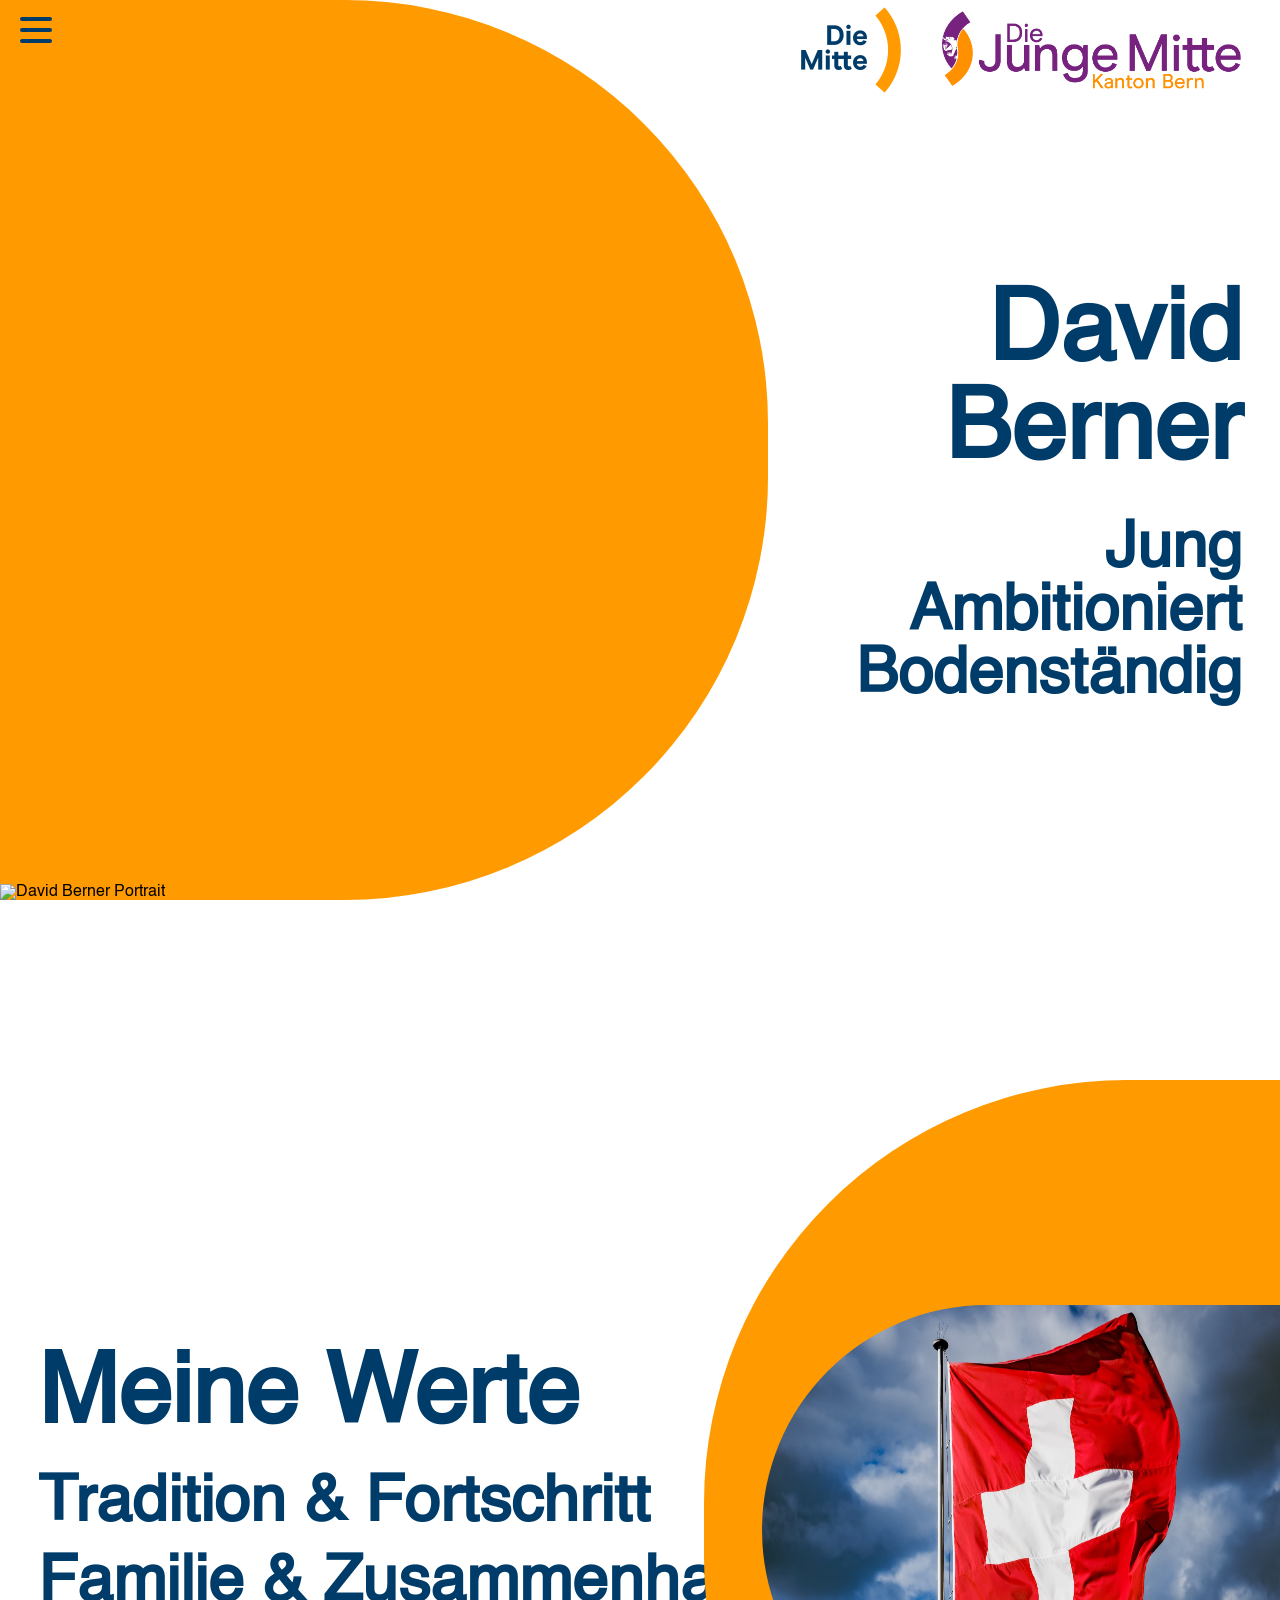
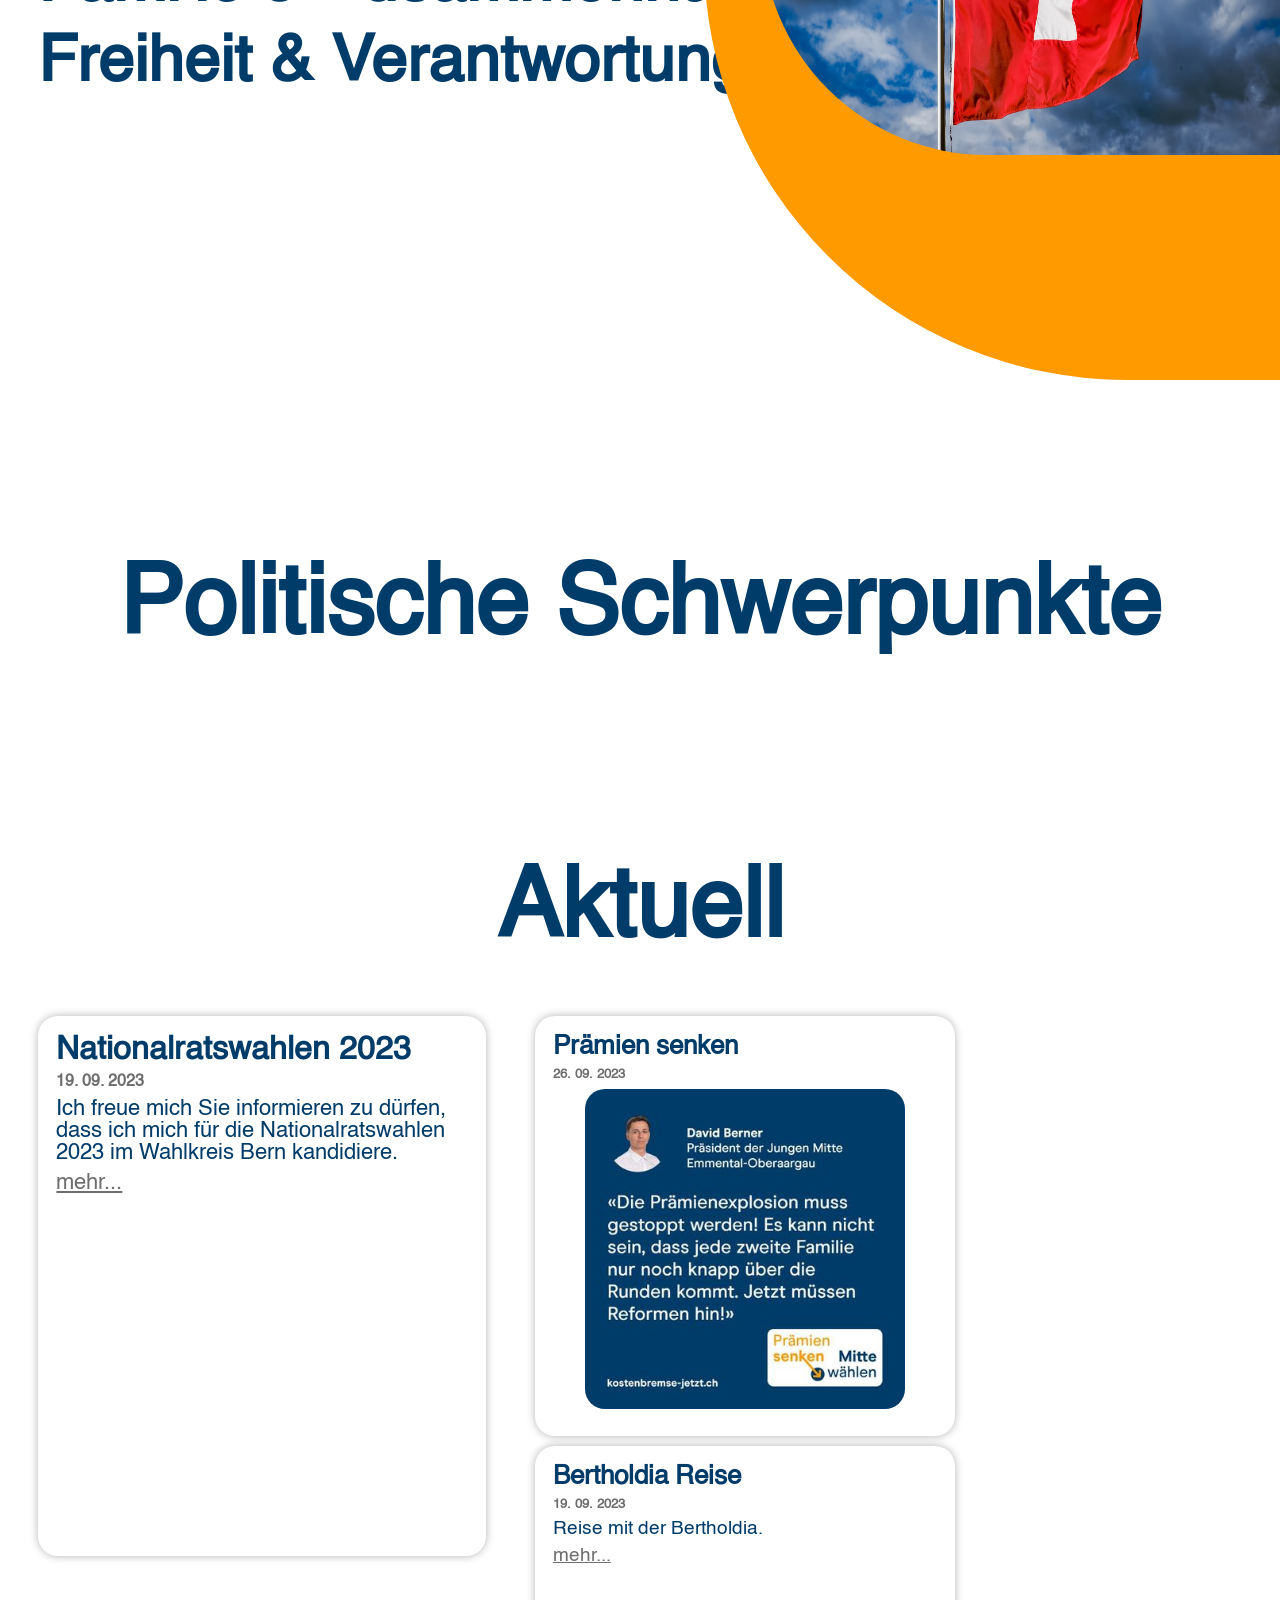
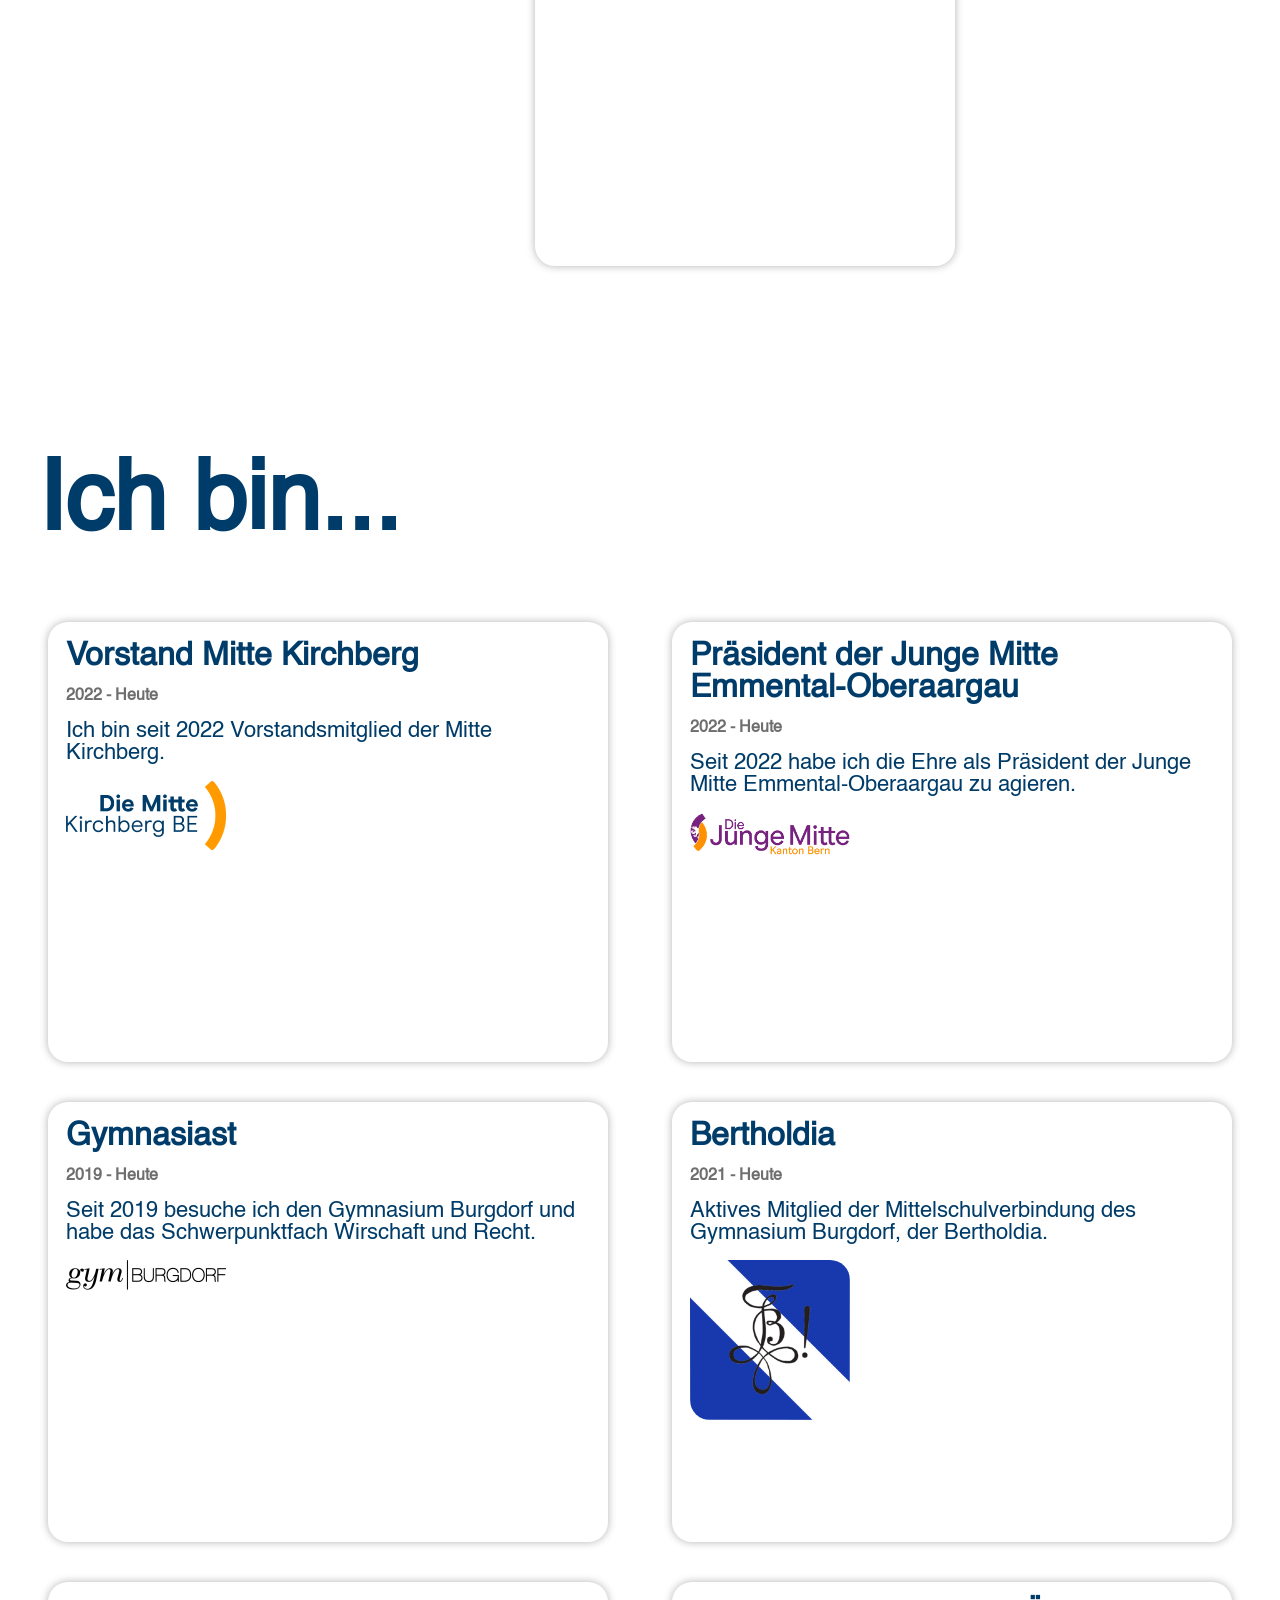
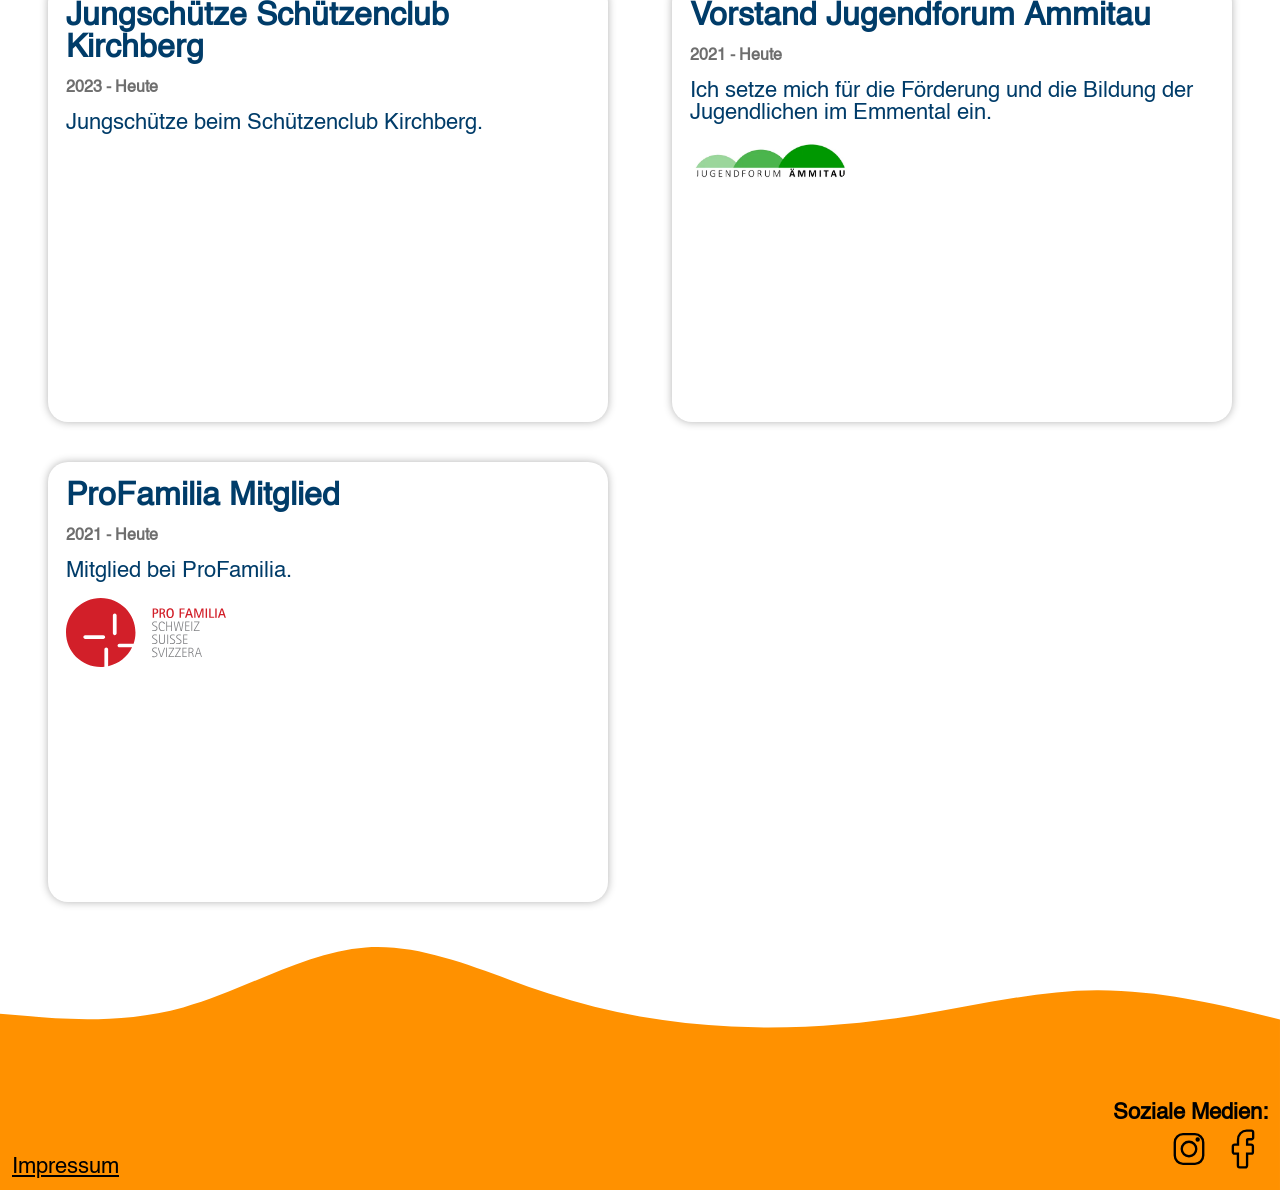
==== commit 3bb4b784: "commit18" ====
--- a/index.html
+++ b/index.html
@@ -5,7 +5,8 @@
     <meta name="viewport" content="width=device-width, initial-scale=1.0" />
     <meta
       name="description"
-      content="Auf dieser Webseite erfahren Sie mehr über David Berner, der Gymnasiast aus Kirchberg, welcher die Junge Mitte in Emmental-Oberaargau als Präsident vertritt." />
+      content="Auf dieser Webseite erfahren Sie mehr über David Berner, der Gymnasiast aus Kirchberg, welcher die Junge Mitte in Emmental-Oberaargau als Präsident vertritt."
+    />
     <link rel="stylesheet" href="css/style.css" />
     <script src="js/main.js" defer></script>
     <title>David Berner: Portfolio</title>
@@ -16,12 +17,46 @@
       <img id="loading-img" src="./img/haikei/wave2.svg" alt="wave" />
     </div>
     <main>
+      <header>
+        <nav>
+          <div class="navbar">
+            <div class="container nav-container">
+              <input class="checkbox" type="checkbox" name="" id="check" />
+              <div class="hamburger-lines">
+                <span class="line line1"></span>
+                <span class="line line2"></span>
+                <span class="line line3"></span>
+              </div>
+              <div class="menu-items">
+                <li>
+                  <a href="#hero" class="menu-links">Home</a>
+                </li>
+                <li>
+                  <a href="#about" class="menu-links">Meine Werte</a>
+                </li>
+                <li>
+                  <a href="#politics" class="menu-links"
+                    >Politische Schwerpunkte</a
+                  >
+                </li>
+                <li>
+                  <a href="#news" class="menu-links">Aktuell</a>
+                </li>
+                <li>
+                  <a href="#me" class="menu-links">Über mich</a>
+                </li>
+              </div>
+            </div>
+          </div>
+        </nav>
+      </header>
       <section id="hero">
         <div class="right-circle"></div>
         <img
           id="hero-img"
           src="img/portrait/Berner_David-a.png"
-          alt="David Berner Portrait" />
+          alt="David Berner Portrait"
+        />
         <div id="hero-content">
           <div id="hero-right">
             <div id="logos">
@@ -29,13 +64,15 @@
                 <img
                   class="logo1"
                   src="img/logos/die_mitte.png"
-                  alt="die Mitte" />
+                  alt="die Mitte"
+                />
               </a>
               <a href="https://diejungemitte.ch/" target="_blank">
                 <img
                   class="logo2"
                   src="img/logos/Die Junge Mitte_Bern-crop.png"
-                  alt="die Junge Mitte Bern" />
+                  alt="die Junge Mitte Bern"
+                />
               </a>
             </div>
           </div>
@@ -59,6 +96,12 @@
           <h2 class="subtitle">Tradition & Fortschritt</h2>
           <h2 class="subtitle">Familie & Zusammenhalt</h2>
           <h2 class="subtitle">Freiheit & Verantwortung</h2>
+        </div>
+      </section>
+
+      <section id="politics">
+        <div class="content3">
+          <h1 class="title">Politische Schwerpunkte</h1>
         </div>
       </section>
 
--- a/css/style.css
+++ b/css/style.css
@@ -8,6 +8,7 @@
 :root {
   --primary-color: #ff9b00;
   --secondary-color: #003c69;
+  --tertiary-color: ;
   font-size: 16px;
 }
 @font-face {
@@ -16,6 +17,10 @@
 }
 ::-webkit-scrollbar {
   width: 0;
+}
+
+html {
+  scroll-behavior: smooth;
 }
 
 #loading {
@@ -33,6 +38,7 @@
 main {
   display: none;
 }
+
 
 body {
   font-family: helvetica;
@@ -48,6 +54,140 @@
   background-color: var(--secondary-color);
 }
 
+.container {
+  max-width: 1050px;
+  width: 20vw;
+  margin: auto;
+}
+
+.navbar {
+  z-index: 99;
+  position: fixed;
+  left: 0;
+}
+
+.nav-container {
+  display: flex;
+  justify-content: space-between;
+  align-items: center;
+  height: 62px;
+}
+
+.navbar .menu-items {
+  display: flex;
+}
+
+.navbar .nav-container li {
+  list-style: none;
+}
+
+.navbar .nav-container a {
+  text-decoration: none;
+  color: var(--primary-color);
+  font-weight: 500;
+  font-size: 1.6rem;
+  padding: 0.7rem;
+}
+
+.navbar .nav-container a:hover{
+    font-weight: bolder;
+}
+
+.nav-container {
+  display: block;
+  position: relative;
+  height: 60px;
+}
+
+.nav-container .checkbox {
+  position: absolute;
+  display: block;
+  height: 32px;
+  width: 32px;
+  top: 20px;
+  left: 20px;
+  z-index: 5;
+  opacity: 0;
+  cursor: pointer;
+}
+
+.nav-container .hamburger-lines {
+  display: block;
+  height: 26px;
+  width: 32px;
+  position: absolute;
+  top: 17px;
+  left: 20px;
+  z-index: 2;
+  display: flex;
+  flex-direction: column;
+  justify-content: space-between;
+}
+
+.nav-container .hamburger-lines .line {
+  display: block;
+  height: 4px;
+  width: 100%;
+  border-radius: 10px;
+  background: var(--secondary-color);
+}
+
+.nav-container .hamburger-lines .line1 {
+  transform-origin: 0% 0%;
+  transition: transform 0.4s ease-in-out;
+}
+
+.nav-container .hamburger-lines .line2 {
+  transition: transform 0.2s ease-in-out;
+}
+
+.nav-container .hamburger-lines .line3 {
+  transform-origin: 0% 100%;
+  transition: transform 0.4s ease-in-out;
+}
+
+.navbar .menu-items {
+  padding-top: 120px;
+  background-color: var(--secondary-color);
+  height: 100vh;
+  width: 100%;
+  transform: translate(-150%);
+  display: flex;
+  flex-direction: column;
+  margin-left: -40px;
+  padding-left: 50px;
+  transition: transform 0.5s ease-in-out;
+  text-align: center;
+}
+
+.navbar .menu-items li {
+  margin-bottom: 1.2rem;
+  font-size: 1.5rem;
+  font-weight: 500;
+}
+
+.nav-container input[type="checkbox"]:checked ~ .menu-items {
+  transform: translateX(0);
+}
+
+.nav-container input[type="checkbox"]:checked ~ .hamburger-lines .line1 {
+  transform: rotate(45deg);
+  background: var(--primary-color);
+}
+
+.nav-container input[type="checkbox"]:checked ~ .hamburger-lines .line2 {
+  transform: scaleY(0);
+}
+
+.nav-container input[type="checkbox"]:checked ~ .hamburger-lines .line3 {
+  transform: rotate(-45deg);
+  background: var(--primary-color);
+}
+
+.nav-container input[type="checkbox"]:checked ~ .logo{
+  display: none;
+}
+
 #hero-img {
   position: absolute;
   width: 36%;
@@ -135,6 +275,9 @@
   margin-top: 20vh;
 }
 #me {
+  margin-top: 20vh;
+}
+#politics{
   margin-top: 20vh;
 }
 #news {
@@ -239,6 +382,59 @@
   border-radius: 20px;
 }
 
+.politic-content{
+  display: flex;
+  justify-content: center;
+  align-items: center;
+  margin-top: 30px;
+}
+
+.politic-content-box{
+  display: flex;
+  justify-content: space-between;
+  flex-wrap: wrap;
+  margin-left: 3vw;
+  margin-right: 3vw;
+}
+
+.politic-box {
+  border-radius: 20px;
+  width: 560px;
+  height: 440px;
+  margin-top: 40px;
+  margin-left: 10px;
+  margin-right: 10px;
+  padding: 18px;
+  box-shadow: 0px 0px 8px rgba(0, 0, 0, 0.3);
+}
+
+.politic-box h1 {
+  font-size: 2rem;
+  margin-bottom: 1rem;
+  color: var(--secondary-color);
+}
+.politic-box h3 {
+  font-size: 1rem;
+  margin-bottom: 1rem;
+  color: rgb(110, 110, 110);
+}
+.politic-box p {
+  font-size: 1.4rem;
+  margin-bottom: 1rem;
+  color: var(--secondary-color);
+}
+.politic-box a {
+  font-size: 1.4rem;
+  margin-bottom: 1rem;
+  color: var(--secondary-color);
+}
+.politic-box img {
+  width: 160px;
+}
+.politic-box-border {
+  border-radius: 20px;
+}
+
 .news-content-box {
   display: flex;
   flex-direction: row;
@@ -252,7 +448,7 @@
 
 .news-box {
   border-radius: 20px;
-  width: 40.5vw;
+  width: 35vw;
   height: 60vh;
   padding: 18px;
   box-shadow: 0px 0px 8px rgba(0, 0, 0, 0.3);
@@ -289,14 +485,14 @@
 
 .blogs {
   display: flex;
-  width: 46.5vw;
+  width: 56vw;
   flex-wrap: wrap;
   justify-content: space-between;
 }
 .blog-box {
   border-radius: 20px;
-  width: 320px;
-  height: 320px;
+  width: 420px;
+  height: 420px;
   padding: 18px;
   margin-left: 10px;
   margin-right: 10px;
@@ -332,7 +528,7 @@
   justify-content: center;
 }
 .blog-box .testemonials {
-  width: 220px;
+  width: 320px;
   border-radius: 20px;
   margin-bottom: 0.5rem;
 }
@@ -391,6 +587,12 @@
 
 @media only screen and (max-width: 768px) {
   /* For mobile phones: */
+
+  .container {
+    max-width: 1050px;
+    width: 110vw;
+    margin: auto;
+  }
 
   #loading img {
     display: none;
@@ -402,7 +604,7 @@
     align-items: flex-start;
     text-align: left;
     margin-left: 4vw;
-    margin-top: 4vh;
+    margin-top: 6vh;
   }
   .hero-text h1 {
     color: var(--secondary-color);
@@ -429,7 +631,7 @@
   }
 
   #hero-img {
-    height: 45vh;
+    height: 42vh;
     width: auto;
     z-index: 10;
     user-select: none;
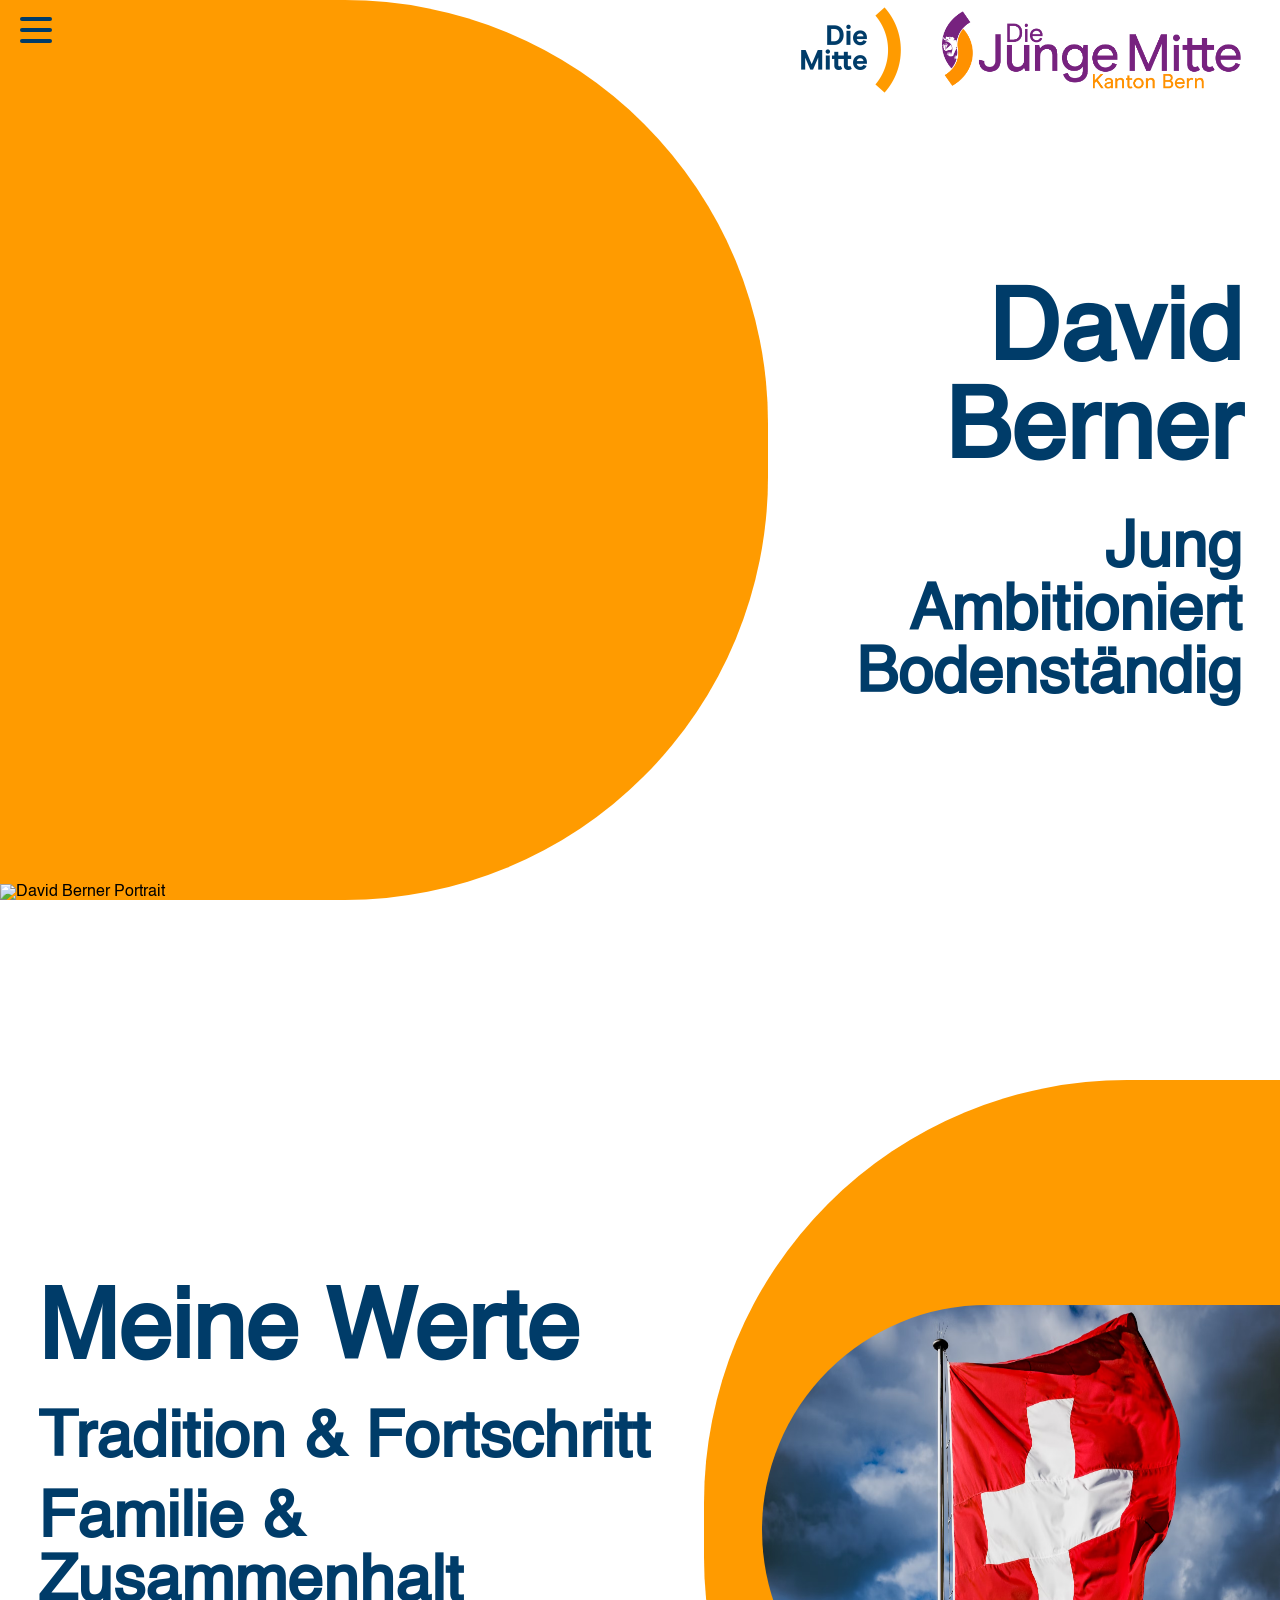
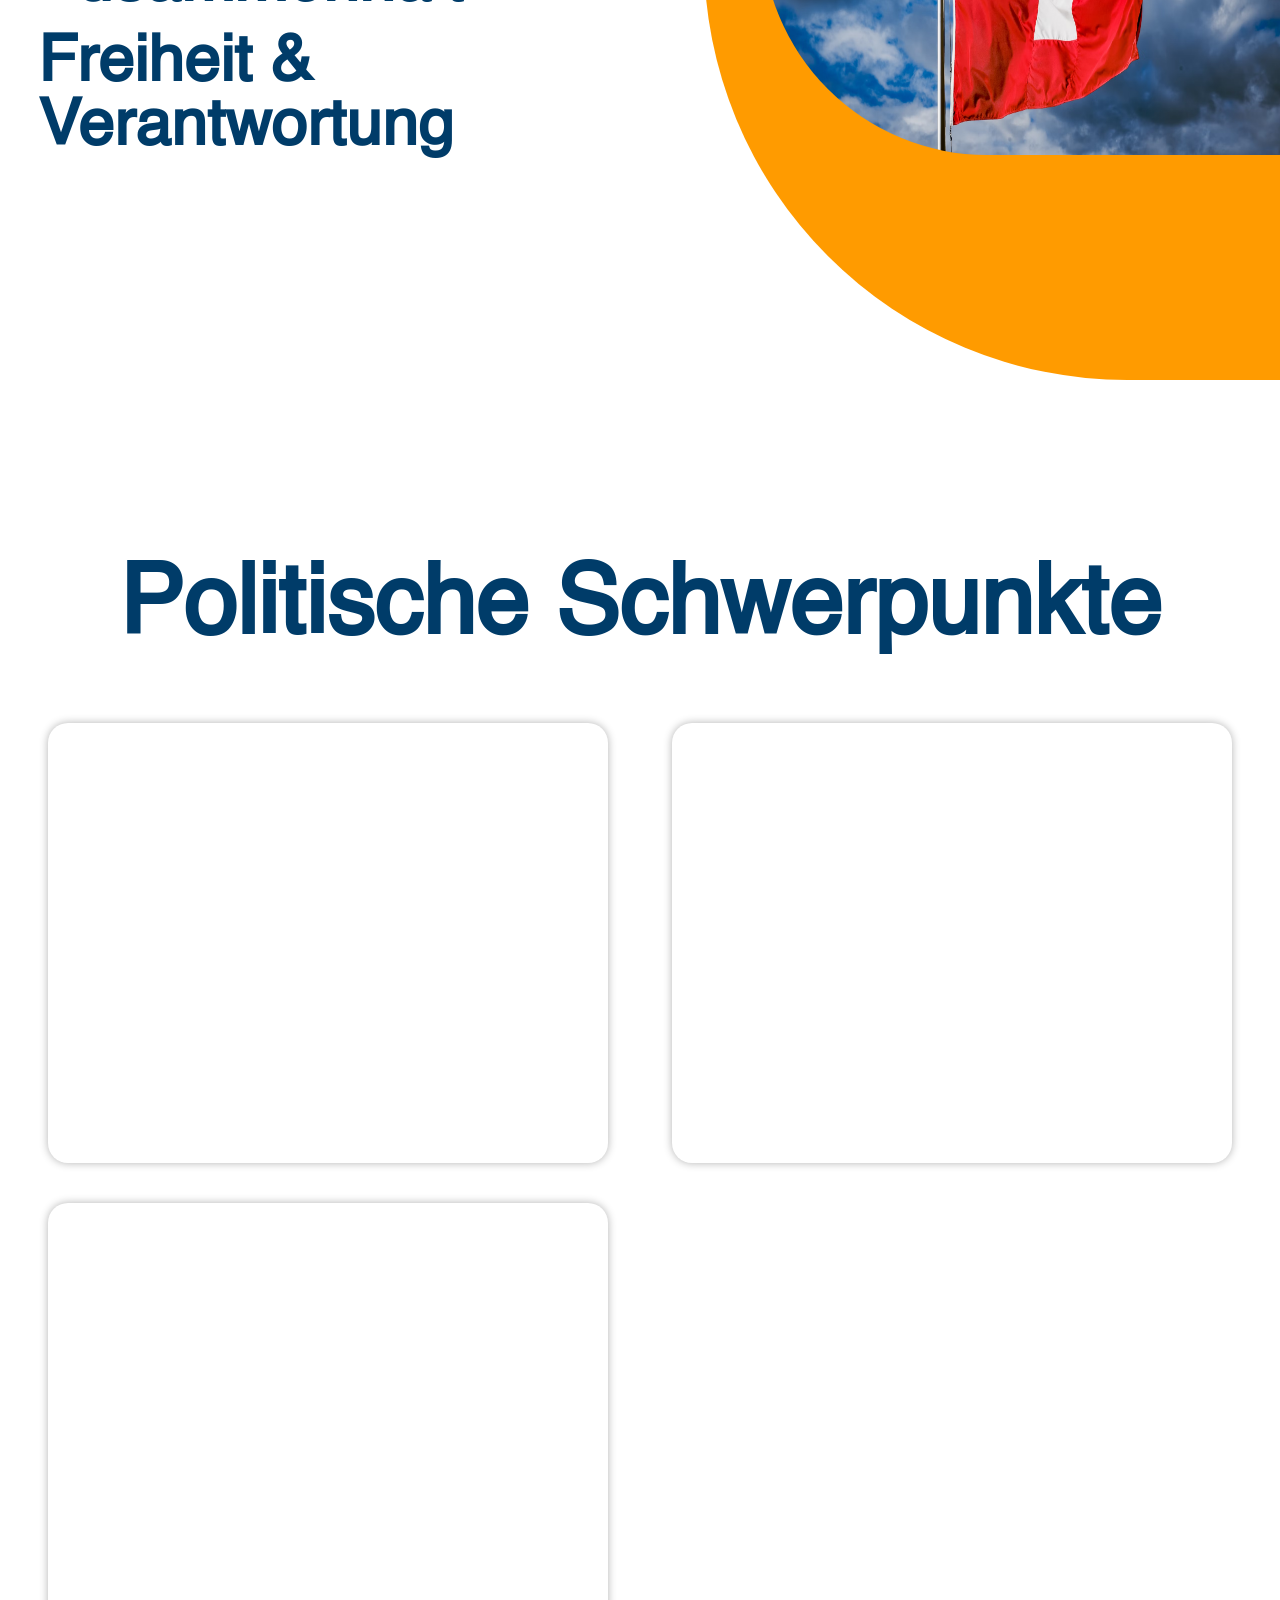
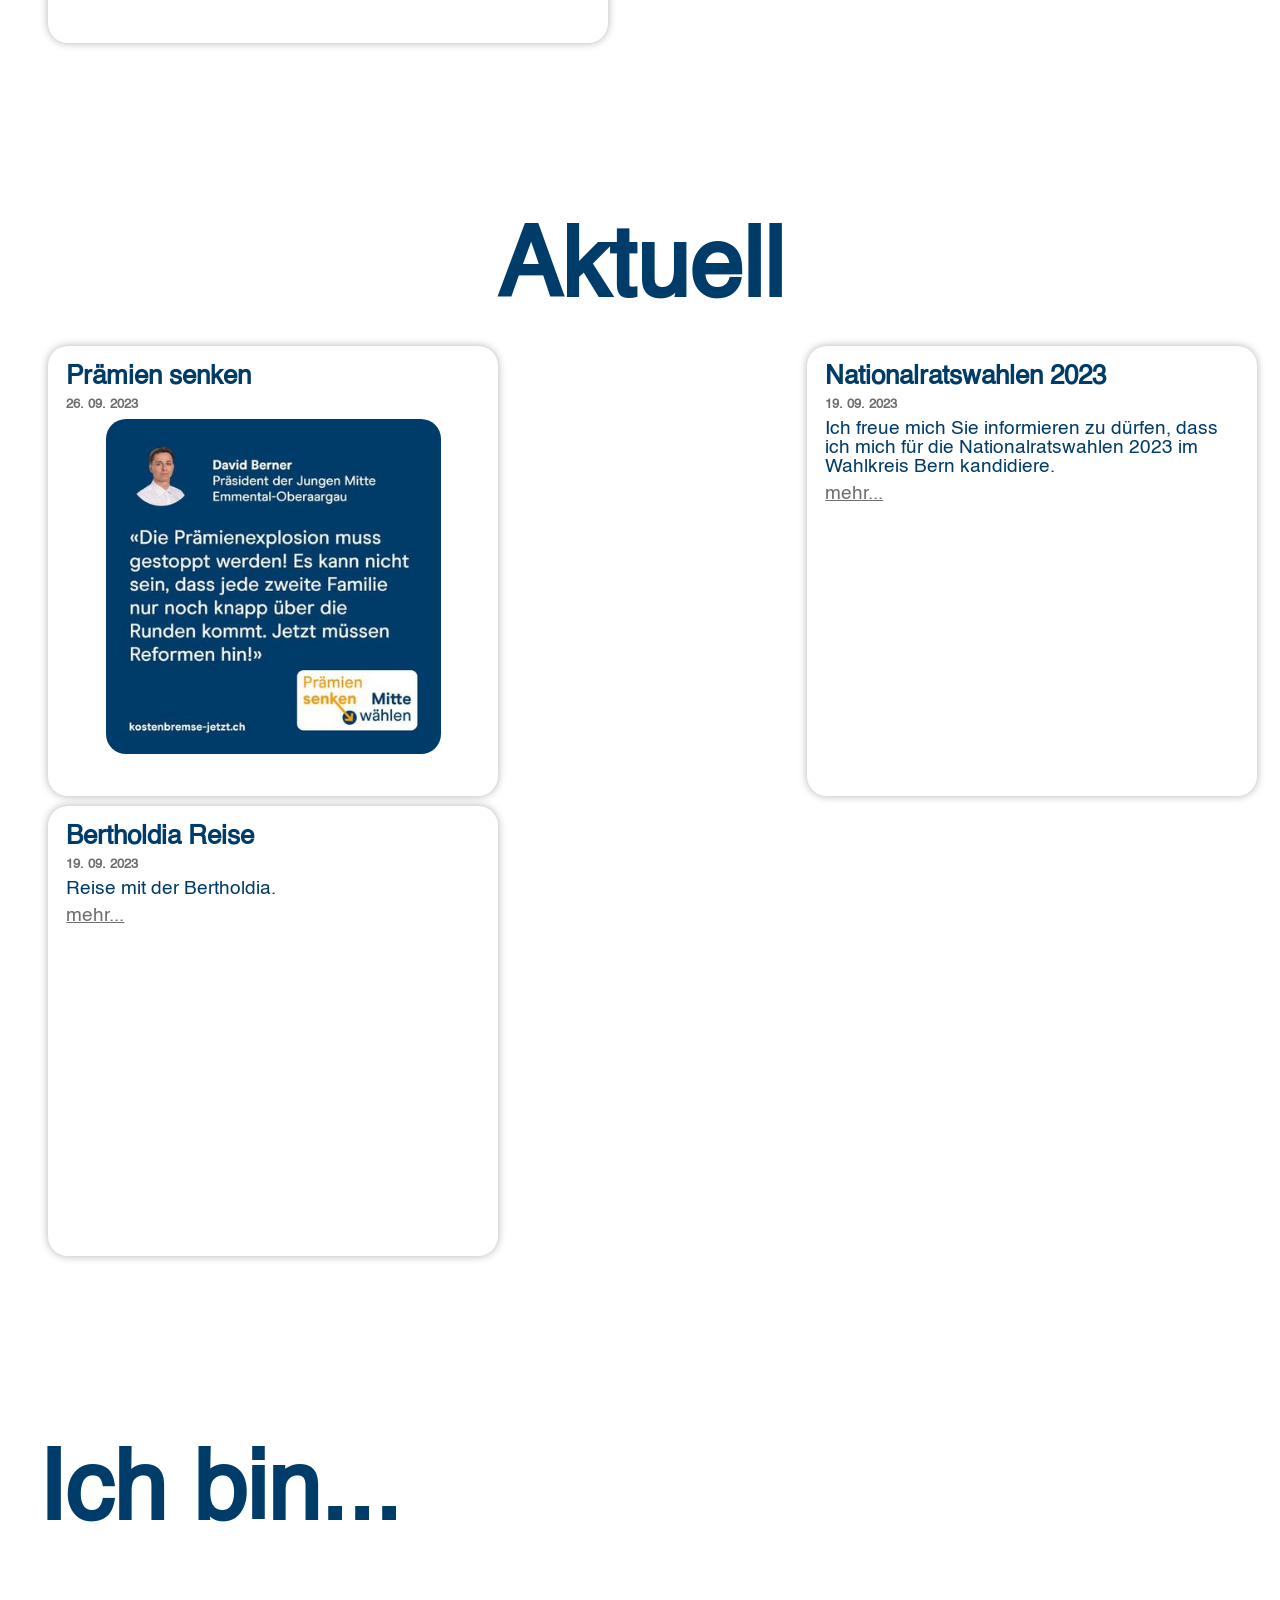
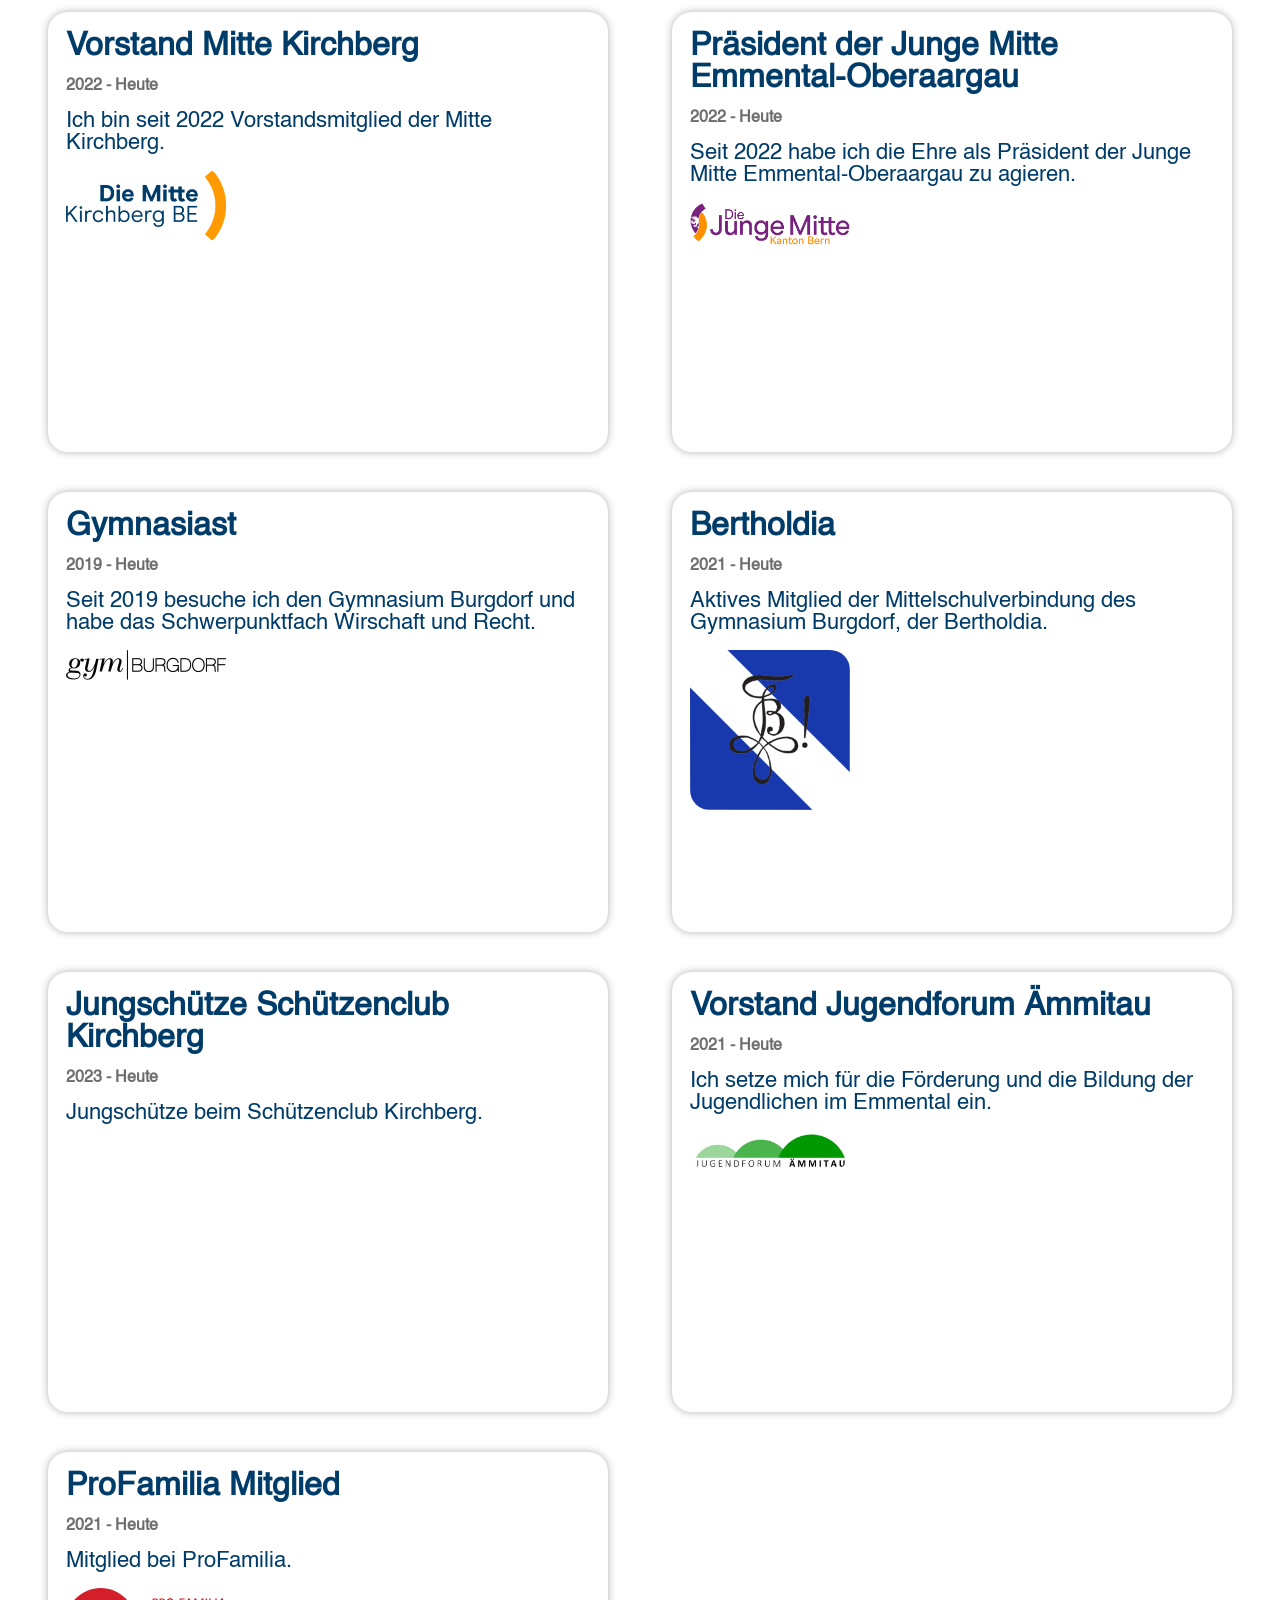
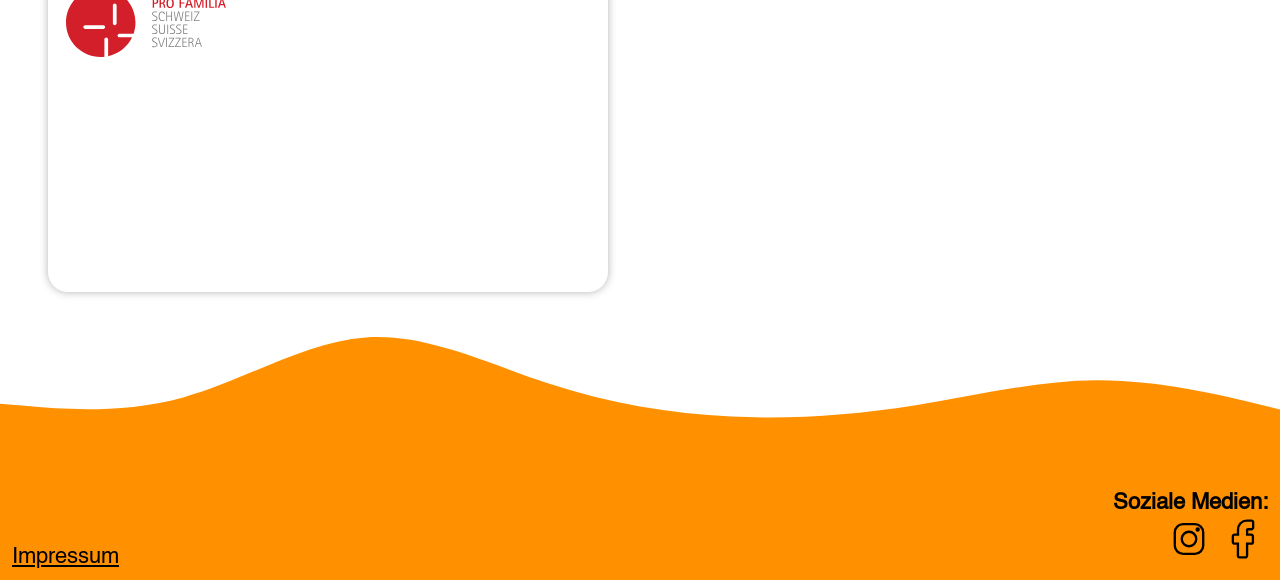
==== commit 320c0a5d: "commit20" ====
--- a/index.html
+++ b/index.html
@@ -13,8 +13,12 @@
   </head>
   <body>
     <div id="loading">
-      <h1 class="title">Loading...</h1>
-      <img id="loading-img" src="./img/haikei/wave2.svg" alt="wave" />
+      <div class="lds-ring">
+        <div></div>
+        <div></div>
+        <div></div>
+        <div></div>
+      </div>
     </div>
     <main>
       <header>
@@ -91,7 +95,7 @@
             <img src="./img/icon/schweiz.avif" alt="" />
           </div>
         </div>
-        <div class="content">
+        <div class="content" id="werte">
           <h1 class="title">Meine Werte</h1>
           <h2 class="subtitle">Tradition & Fortschritt</h2>
           <h2 class="subtitle">Familie & Zusammenhalt</h2>
@@ -100,8 +104,22 @@
       </section>
 
       <section id="politics">
-        <div class="content3">
+        <div class="politic-content">
           <h1 class="title">Politische Schwerpunkte</h1>
+        </div>
+        <div class="politic-content-box">
+          <div class="politic-box">
+            <h1></h1>
+            <p></p>
+          </div>
+          <div class="politic-box">
+            <h1></h1>
+            <p></p>
+          </div>
+          <div class="politic-box">
+            <h1></h1>
+            <p></p>
+          </div>
         </div>
       </section>
 
@@ -109,8 +127,24 @@
         <div class="content3">
           <h1 class="title">Aktuell</h1>
         </div>
-        <div class="news-content-box">
-          <div class="news-box">
+        <div class="blogs">
+          <div class="blog-box">
+            <h1>Prämien senken</h1>
+            <h3>26. 09. 2023</h3>
+            <div class="div-testimonials">
+              <a
+                target="_blank"
+                href="https://kostenbremse-jetzt.ch/"
+                class="more"
+                ><img
+                  class="testemonials"
+                  src="/img/testemonials/prämien1.jpg"
+                  alt="testemonial"
+              /></a>
+            </div>
+          </div>
+
+          <div class="blog-box">
             <h1>Nationalratswahlen 2023</h1>
             <h3>19. 09. 2023</h3>
             <p>
@@ -120,28 +154,11 @@
             <a href="page/construction/" class="more">mehr...</a>
           </div>
 
-          <div class="blogs">
-            <div class="blog-box">
-              <h1>Prämien senken</h1>
-              <h3>26. 09. 2023</h3>
-              <div class="div-testimonials">
-                <a
-                  target="_blank"
-                  href="https://kostenbremse-jetzt.ch/"
-                  class="more"
-                  ><img
-                    class="testemonials"
-                    src="/img/testemonials/prämien1.jpg"
-                    alt="testemonial"
-                /></a>
-              </div>
-            </div>
-            <div class="blog-box">
-              <h1>Bertholdia Reise</h1>
-              <h3>19. 09. 2023</h3>
-              <p>Reise mit der Bertholdia.</p>
-              <a href="page/construction/" class="more">mehr...</a>
-            </div>
+          <div class="blog-box">
+            <h1>Bertholdia Reise</h1>
+            <h3>19. 09. 2023</h3>
+            <p>Reise mit der Bertholdia.</p>
+            <a href="page/construction/" class="more">mehr...</a>
           </div>
         </div>
       </section>
--- a/css/style.css
+++ b/css/style.css
@@ -24,21 +24,53 @@
 }
 
 #loading {
+  height: 100vh;
+  width: 100vw;
+  background-color: var(--primary-color);
   display: flex;
   justify-content: center;
   align-items: center;
-  height: 100vh;
-}
-#loading img {
-  position: absolute;
-  bottom: 0;
-  width: 100vw;
 }
 
 main {
   display: none;
 }
 
+.lds-ring {
+  display: inline-block;
+  position: relative;
+  width: 100px;
+  height: 100px;
+}
+.lds-ring div {
+  box-sizing: border-box;
+  display: block;
+  position: absolute;
+  width: 84px;
+  height: 84px;
+  margin: 8px;
+  border: 8px solid #fff;
+  border-radius: 50%;
+  animation: lds-ring 1.2s cubic-bezier(0.5, 0, 0.5, 1) infinite;
+  border-color: #fff transparent transparent transparent;
+}
+.lds-ring div:nth-child(1) {
+  animation-delay: -0.45s;
+}
+.lds-ring div:nth-child(2) {
+  animation-delay: -0.3s;
+}
+.lds-ring div:nth-child(3) {
+  animation-delay: -0.15s;
+}
+@keyframes lds-ring {
+  0% {
+    transform: rotate(0deg);
+  }
+  100% {
+    transform: rotate(360deg);
+  }
+}
 
 body {
   font-family: helvetica;
@@ -284,6 +316,11 @@
   margin-top: 20vh;
 }
 
+#werte {
+  width: 50vw;
+  max-height: 100vh;
+}
+
 .content {
   display: flex;
   height: 100vh;
@@ -294,16 +331,9 @@
 .content h1,
 .content h2 {
   width: fit-content;
-  box-shadow: inset 0 0 0 0 var(--primary-color);
-  color: var(--secondary-color);
-  transition: color 0.3s ease-in-out, box-shadow 0.3s ease-in-out;
-}
-.content h1:hover,
-.content h2:hover {
-  box-shadow: inset 100vw 0 0 0 var(--primary-color);
-  color: var(--secondary-color);
-  cursor: pointer;
-}
+  color: var(--secondary-color);
+}
+
 
 #about-content {
   position: absolute;
@@ -435,64 +465,18 @@
   border-radius: 20px;
 }
 
-.news-content-box {
-  display: flex;
-  flex-direction: row;
+.blogs {
+  display: flex;
+  width: 96vw;
+  margin-left: 3vw;
+  margin-right: 3vw;
   flex-wrap: wrap;
   justify-content: space-between;
-  width: 94vw;
-  margin-top: 30px;
-  margin-right: 3vw;
-  margin-left: 3vw;
-}
-
-.news-box {
-  border-radius: 20px;
-  width: 35vw;
-  height: 60vh;
-  padding: 18px;
-  box-shadow: 0px 0px 8px rgba(0, 0, 0, 0.3);
-}
-
-.news-box h1 {
-  font-size: 2rem;
-  margin-bottom: 0.5rem;
-  color: var(--secondary-color);
-}
-.news-box h3 {
-  font-size: 1rem;
-  margin-bottom: 0.5rem;
-  color: rgb(110, 110, 110);
-}
-.news-box p {
-  font-size: 1.4rem;
-  margin-bottom: 0.5rem;
-  color: var(--secondary-color);
-}
-.news-box img {
-  width: 28%;
-}
-.news-box a {
-  font-size: 1.4rem;
-  margin-bottom: 0.5rem;
-  color: var(--secondary-color);
-}
-.news-box .more {
-  color: rgb(110, 110, 110);
-  text-decoration: underline;
-  font-size: 1.4rem;
-}
-
-.blogs {
-  display: flex;
-  width: 56vw;
-  flex-wrap: wrap;
-  justify-content: space-between;
 }
 .blog-box {
   border-radius: 20px;
-  width: 420px;
-  height: 420px;
+  width: 450px;
+  height: 450px;
   padding: 18px;
   margin-left: 10px;
   margin-right: 10px;
@@ -528,7 +512,7 @@
   justify-content: center;
 }
 .blog-box .testemonials {
-  width: 320px;
+  width: 335px;
   border-radius: 20px;
   margin-bottom: 0.5rem;
 }
@@ -604,7 +588,7 @@
     align-items: flex-start;
     text-align: left;
     margin-left: 4vw;
-    margin-top: 6vh;
+    margin-top: 8vh;
   }
   .hero-text h1 {
     color: var(--secondary-color);
@@ -621,9 +605,12 @@
 
   #about {
     width: 99vw;
+    height: 75vh;
+    display: flex;
     align-items: flex-end;
     justify-content: flex-end;
     margin: 0;
+    text-align: right;
   }
 
   #about-content .content {
@@ -631,7 +618,7 @@
   }
 
   #hero-img {
-    height: 42vh;
+    height: 40vh;
     width: auto;
     z-index: 10;
     user-select: none;
@@ -649,7 +636,6 @@
     margin-top: 0;
     height: 100vh;
     width: 100vw;
-    margin-top: 0;
     border-radius: 0 0 0 75%;
   }
 
@@ -681,19 +667,29 @@
     height: 70px;
   }
   .logo2 {
-    height: 30px;
-  }
-
-  .content {
-    position: relative;
+    height: 22px;
+  }
+
+  #werte{
+    margin-top: 0;
+    width: 90vw;
+    z-index: 12;
     display: flex;
-    flex-direction: column;
-    margin-left: 0;
-    margin-top: 0;
+    align-items: flex-end;
     margin-right: 2.5vw;
-    z-index: 12;
-    align-items: flex-end;
-  }
+  }
+
+  .politic-content {
+    width: 95vw;
+    margin-left: 2.5vw;
+    margin-right: 2.5vw;
+    text-align: center;
+  }
+
+  .politic-content .title{
+    font-size: 3.4rem;
+  }
+
   .content2 {
     display: flex;
     flex-direction: column;
@@ -742,61 +738,20 @@
     box-shadow: none;
   }
 
-  #news-content {
+  .blogs {
     display: flex;
-    flex-direction: column;
-    align-items: center;
     justify-content: center;
-    width: 100vw;
     margin-left: 0;
     margin-right: 0;
-  }
-
-  .news-box {
-    border-radius: 20px;
-    width: 90vw;
-    height: 60vh;
-    margin-top: 40px;
-    margin-left: 10px;
-    margin-right: 10px;
-    box-shadow: 0px 0px 8px rgba(0, 0, 0, 0.3);
-  }
-
-  .news-box h1 {
-    font-size: 1.8rem;
-    margin: 3%;
-    color: var(--secondary-color);
-  }
-  .news-box h3 {
-    font-size: 1rem;
-    margin: 3%;
-    color: rgb(110, 110, 110);
-  }
-  .news-box p {
-    font-size: 1.2rem;
-    margin: 3%;
-    color: var(--secondary-color);
-  }
-  .news-box a {
-    font-size: 1.2rem;
-    margin: 3%;
-  }
-  .news-box img {
-    margin: 3%;
-    width: 28%;
-  }
-
-  .blogs {
-    display: flex;
-    width: 90vw;
-    margin-left: 3vw;
-    margin-right: 3vw;
+    width: 100vw;
   }
   .blog-box {
     border-radius: 20px;
-    width: 140px;
-    height: 220px;
+    width: 300px;
+    height: 300px;
     margin-top: 3vh;
+    margin-left: 0;
+    margin-right: 0;
     box-shadow: 0px 0px 8px rgba(0, 0, 0, 0.3);
   }
 
@@ -817,7 +772,6 @@
     color: var(--secondary-color);
   }
   .blog-box img {
-    margin: 3%;
     width: 28%;
   }
   .blog-box a {
@@ -827,7 +781,7 @@
   }
   .blog-box .testemonials {
     margin: 0;
-    width: 110px;
+    width: 215px;
     border-radius: 20px;
   }
   .blog-box .more {
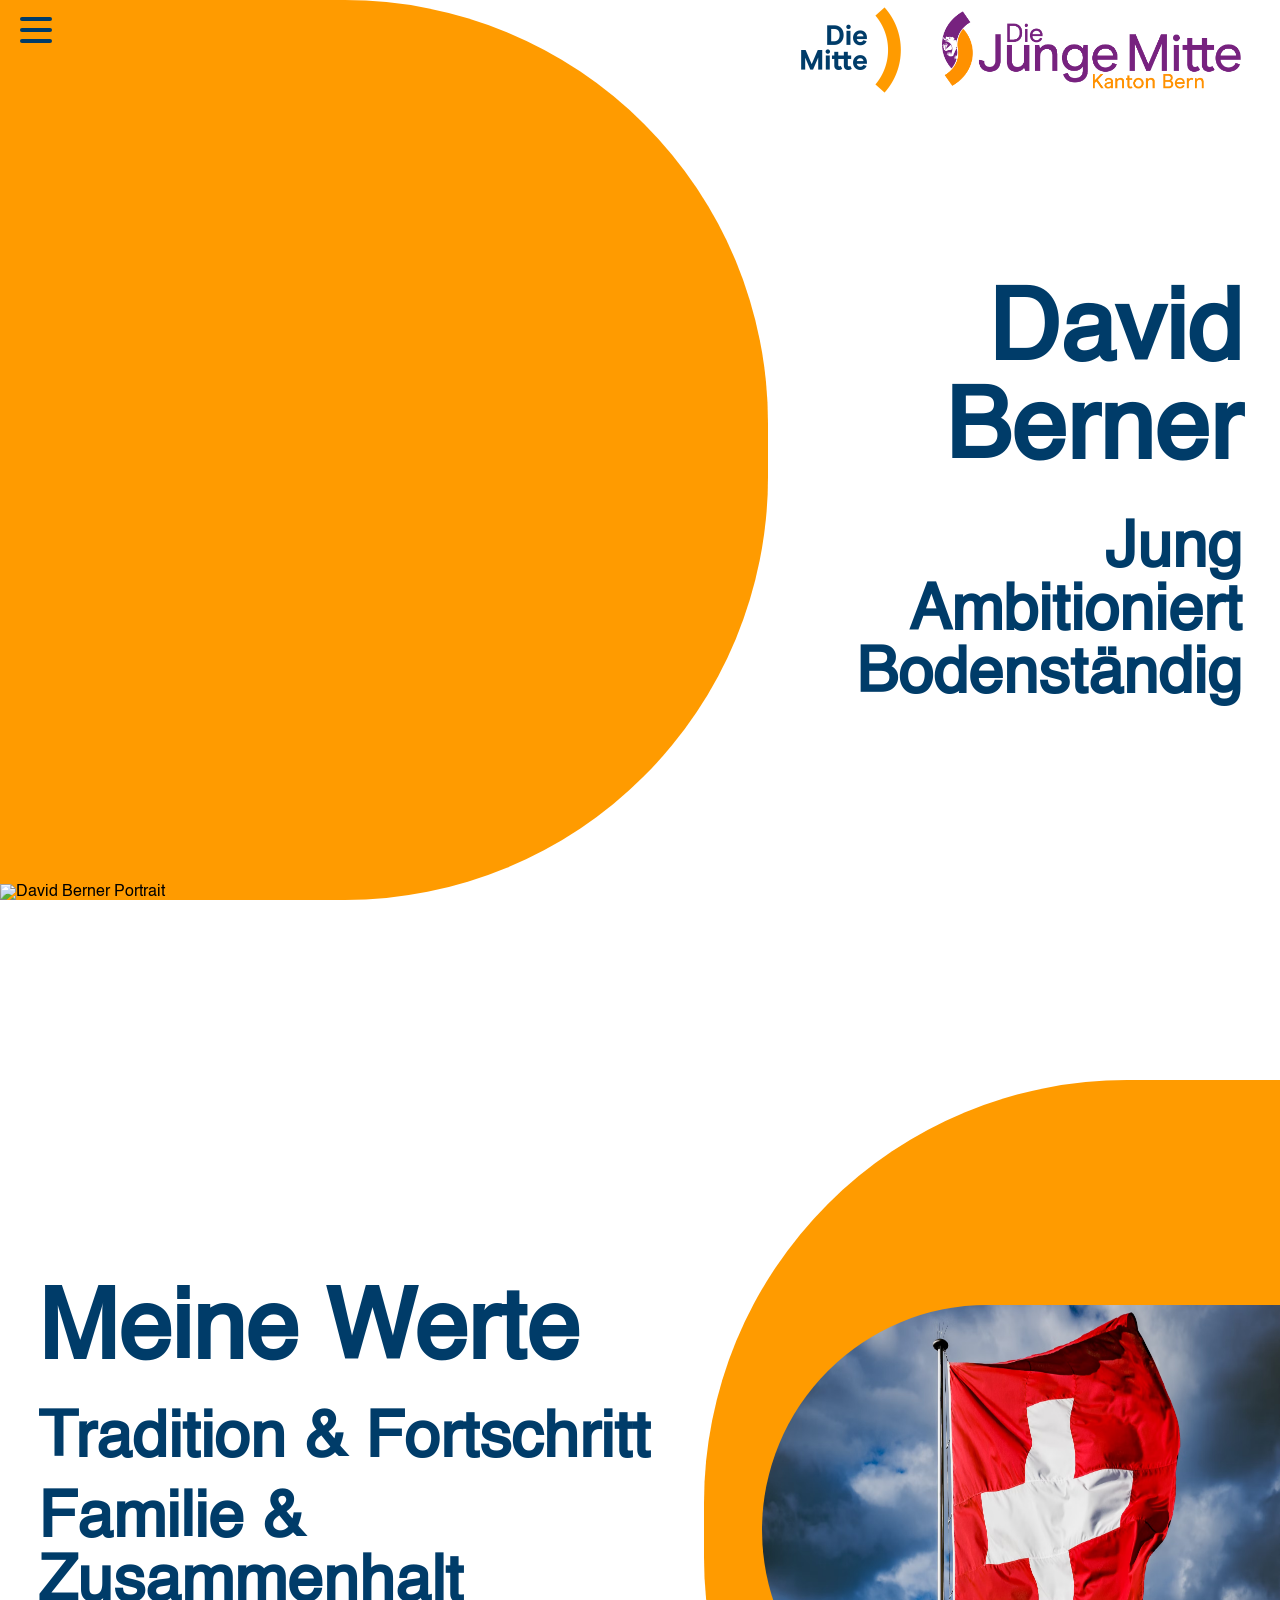
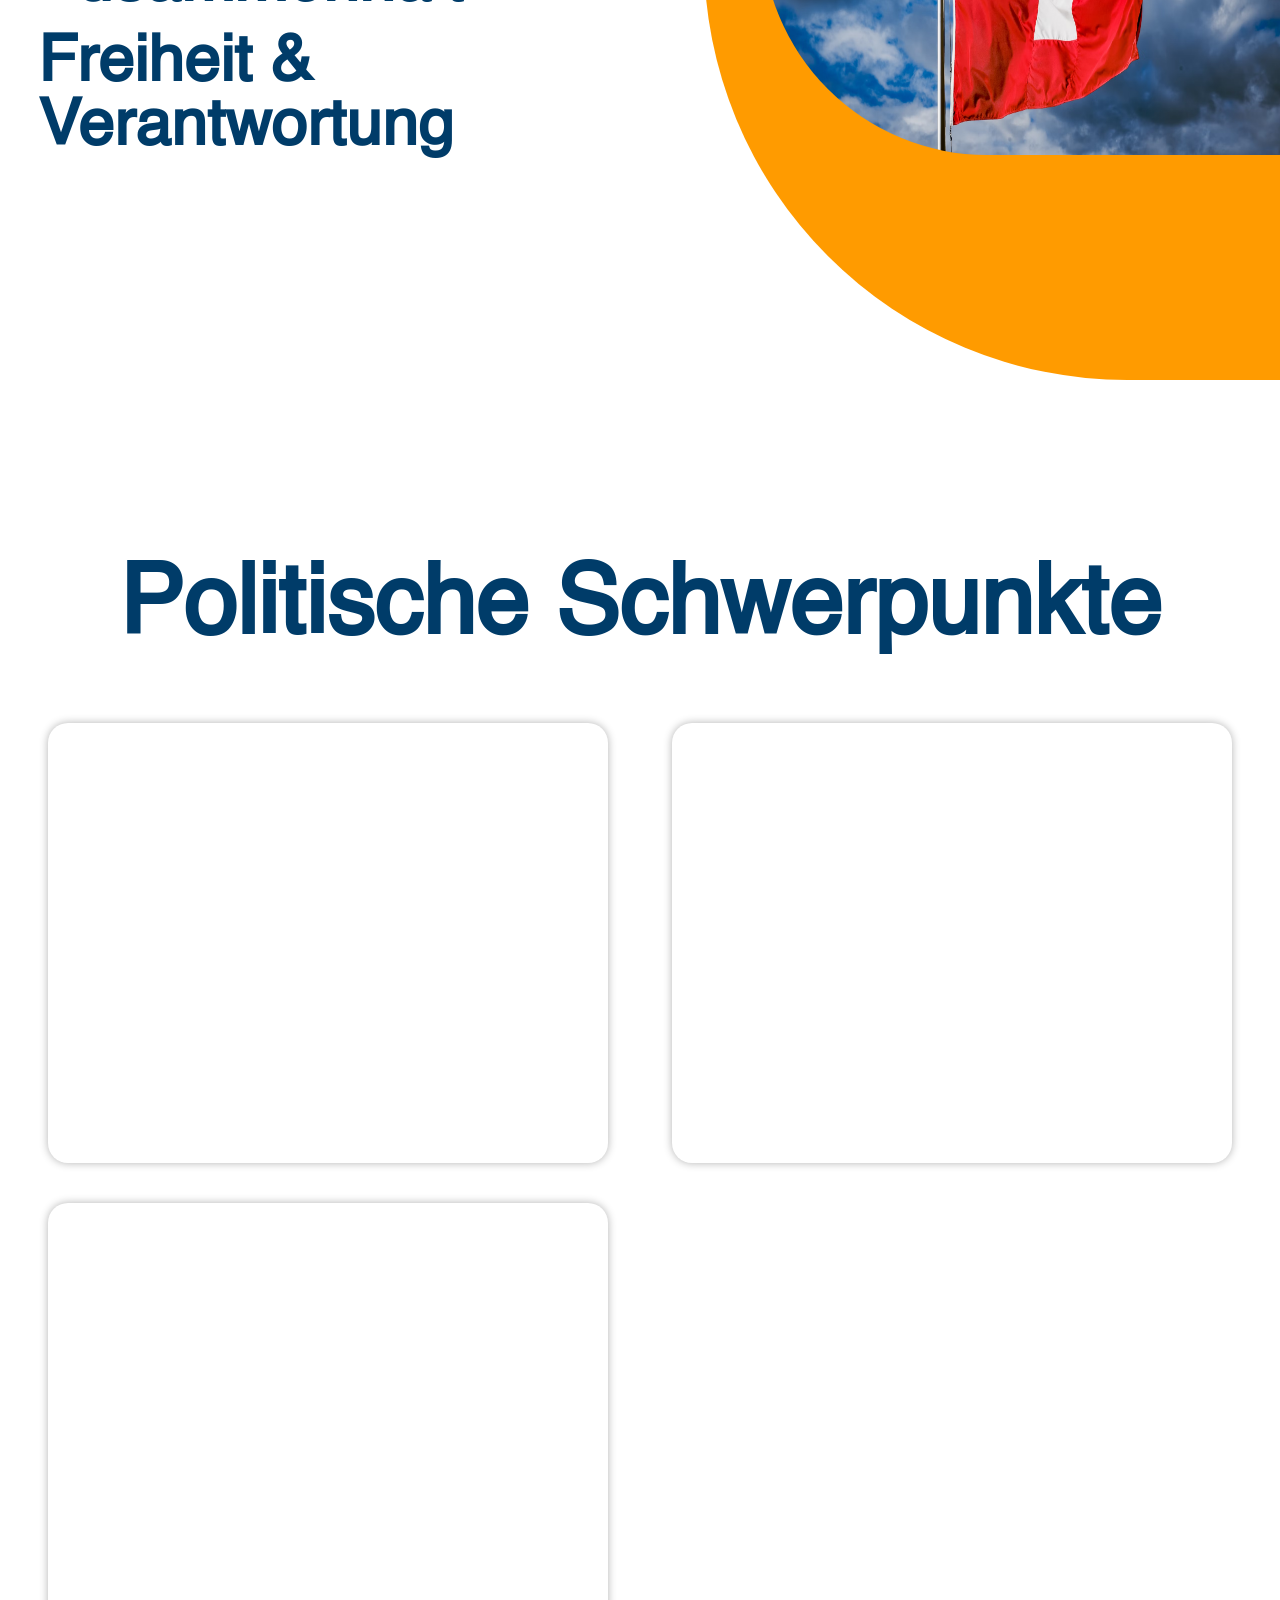
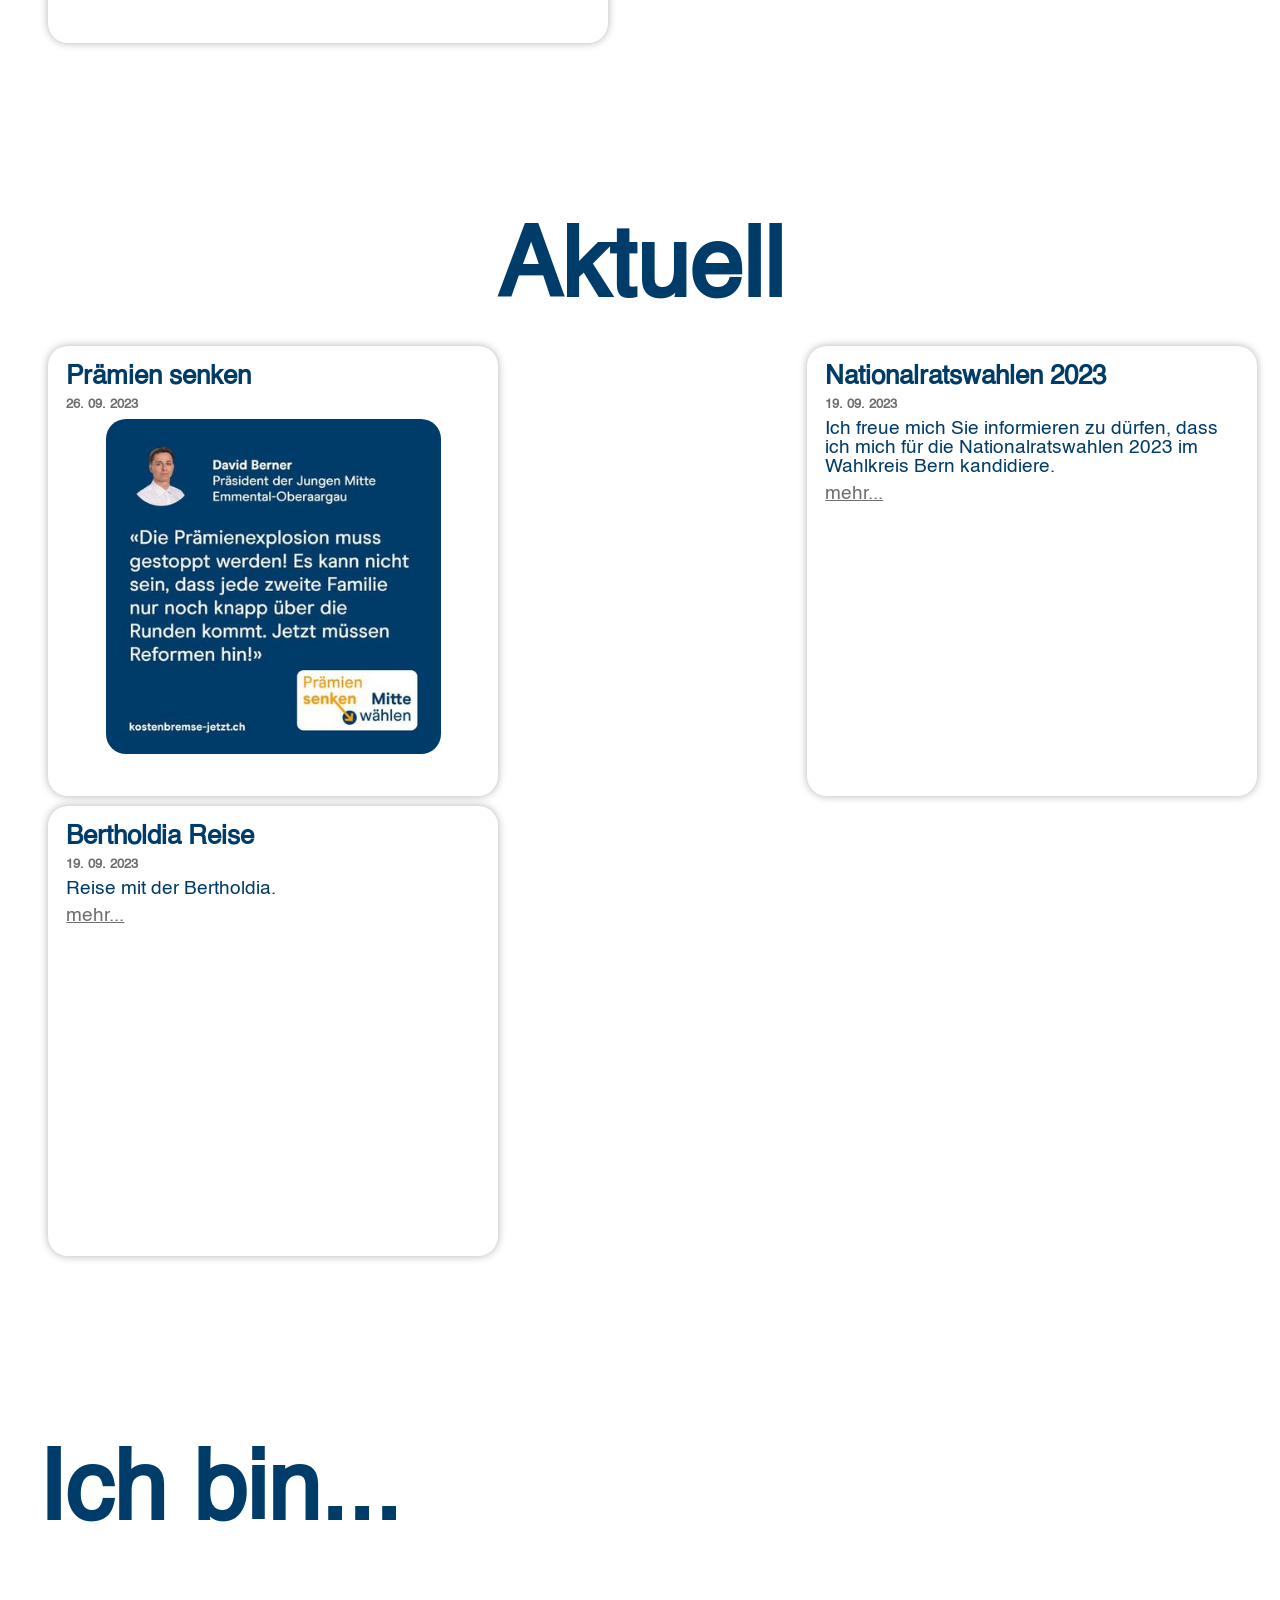
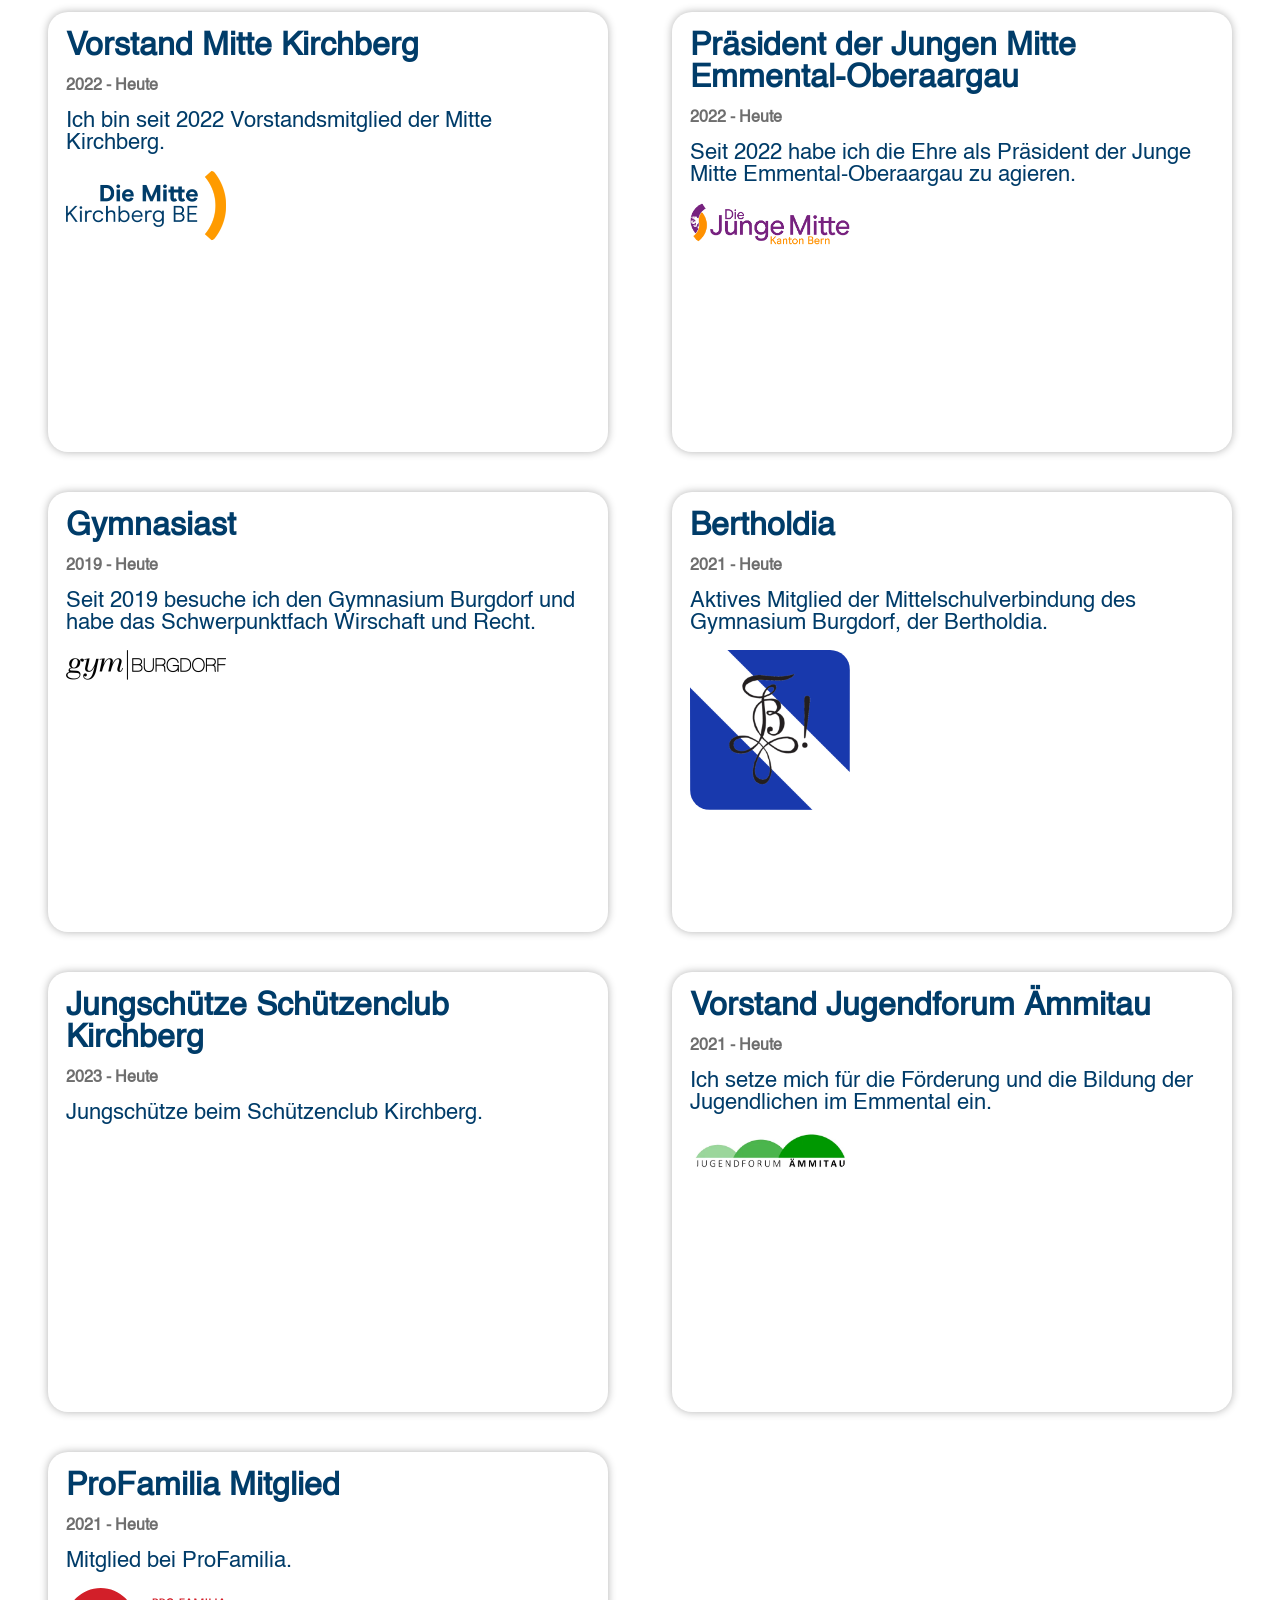
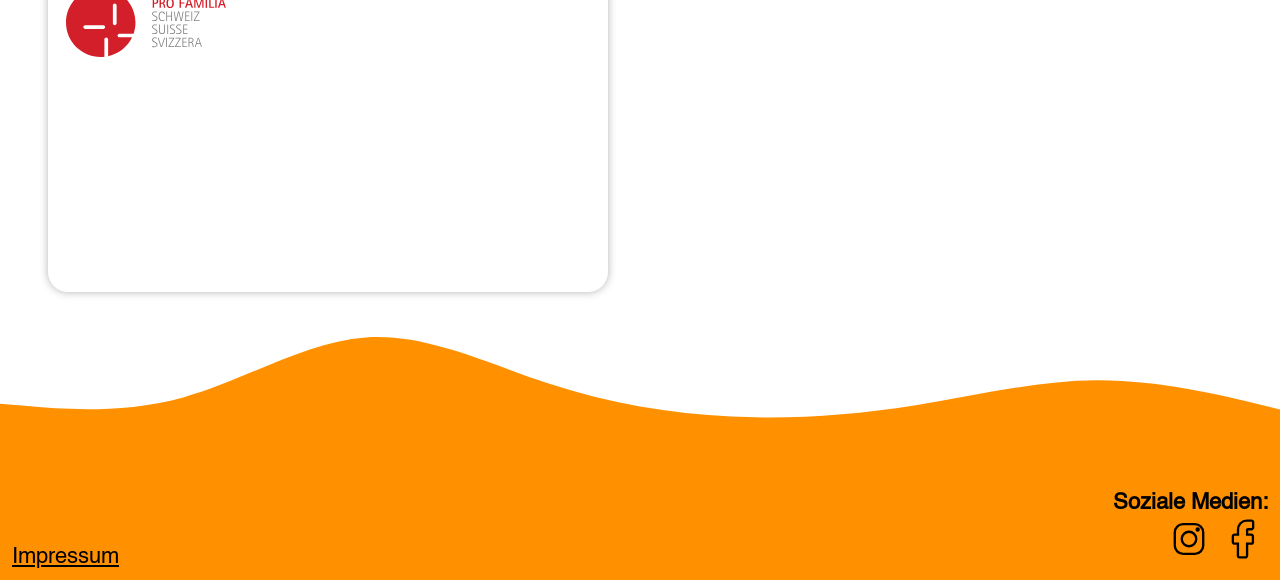
==== commit d73d2fc2: "commit20.5" ====
--- a/index.html
+++ b/index.html
@@ -5,8 +5,7 @@
     <meta name="viewport" content="width=device-width, initial-scale=1.0" />
     <meta
       name="description"
-      content="Auf dieser Webseite erfahren Sie mehr über David Berner, der Gymnasiast aus Kirchberg, welcher die Junge Mitte in Emmental-Oberaargau als Präsident vertritt."
-    />
+      content="Auf dieser Webseite erfahren Sie mehr über David Berner, der Gymnasiast aus Kirchberg, welcher die Junge Mitte in Emmental-Oberaargau als Präsident vertritt." />
     <link rel="stylesheet" href="css/style.css" />
     <script src="js/main.js" defer></script>
     <title>David Berner: Portfolio</title>
@@ -59,8 +58,7 @@
         <img
           id="hero-img"
           src="img/portrait/Berner_David-a.png"
-          alt="David Berner Portrait"
-        />
+          alt="David Berner Portrait" />
         <div id="hero-content">
           <div id="hero-right">
             <div id="logos">
@@ -68,15 +66,13 @@
                 <img
                   class="logo1"
                   src="img/logos/die_mitte.png"
-                  alt="die Mitte"
-                />
+                  alt="die Mitte" />
               </a>
               <a href="https://diejungemitte.ch/" target="_blank">
                 <img
                   class="logo2"
                   src="img/logos/Die Junge Mitte_Bern-crop.png"
-                  alt="die Junge Mitte Bern"
-                />
+                  alt="die Junge Mitte Bern" />
               </a>
             </div>
           </div>
@@ -181,7 +177,7 @@
               /></a>
             </div>
             <div class="box">
-              <h1>Präsident der Junge Mitte Emmental-Oberaargau</h1>
+              <h1>Präsident der Jungen Mitte Emmental-Oberaargau</h1>
               <h3>2022 - Heute</h3>
               <p>
                 Seit 2022 habe ich die Ehre als Präsident der Junge Mitte
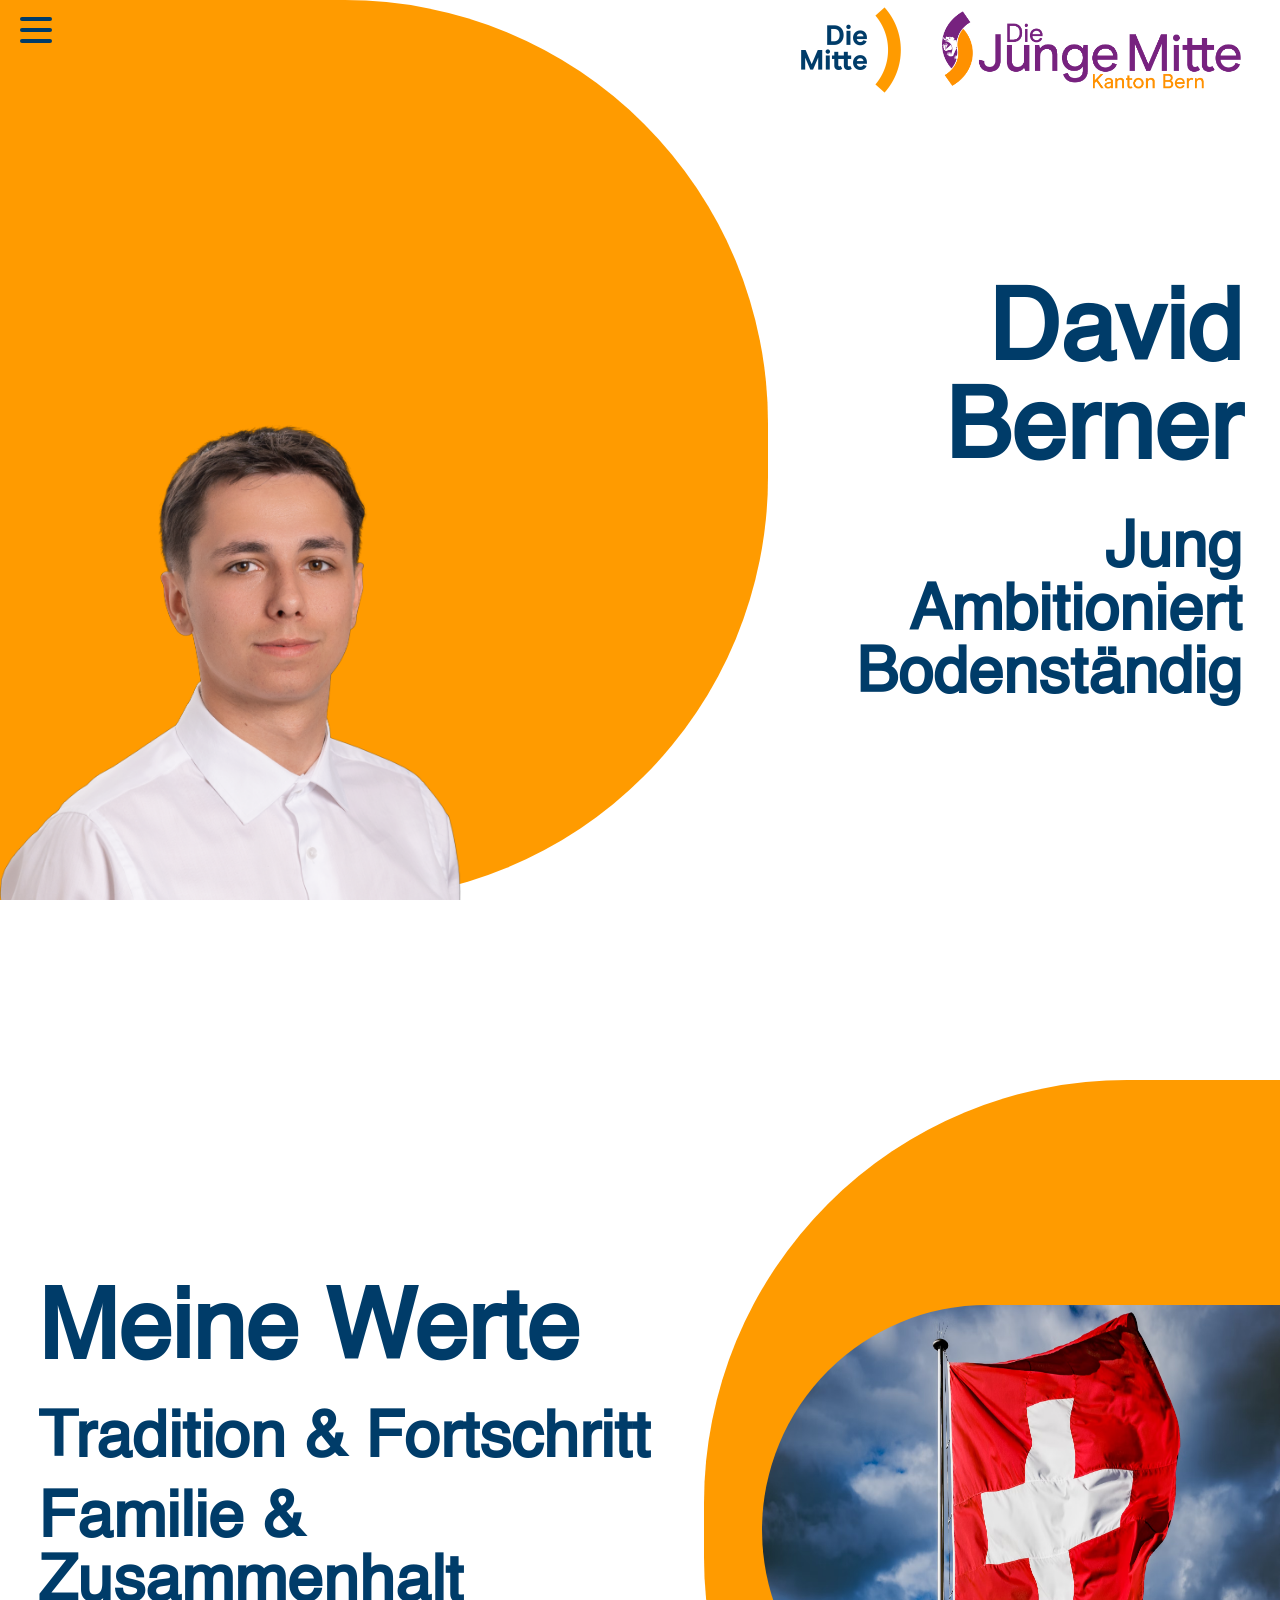
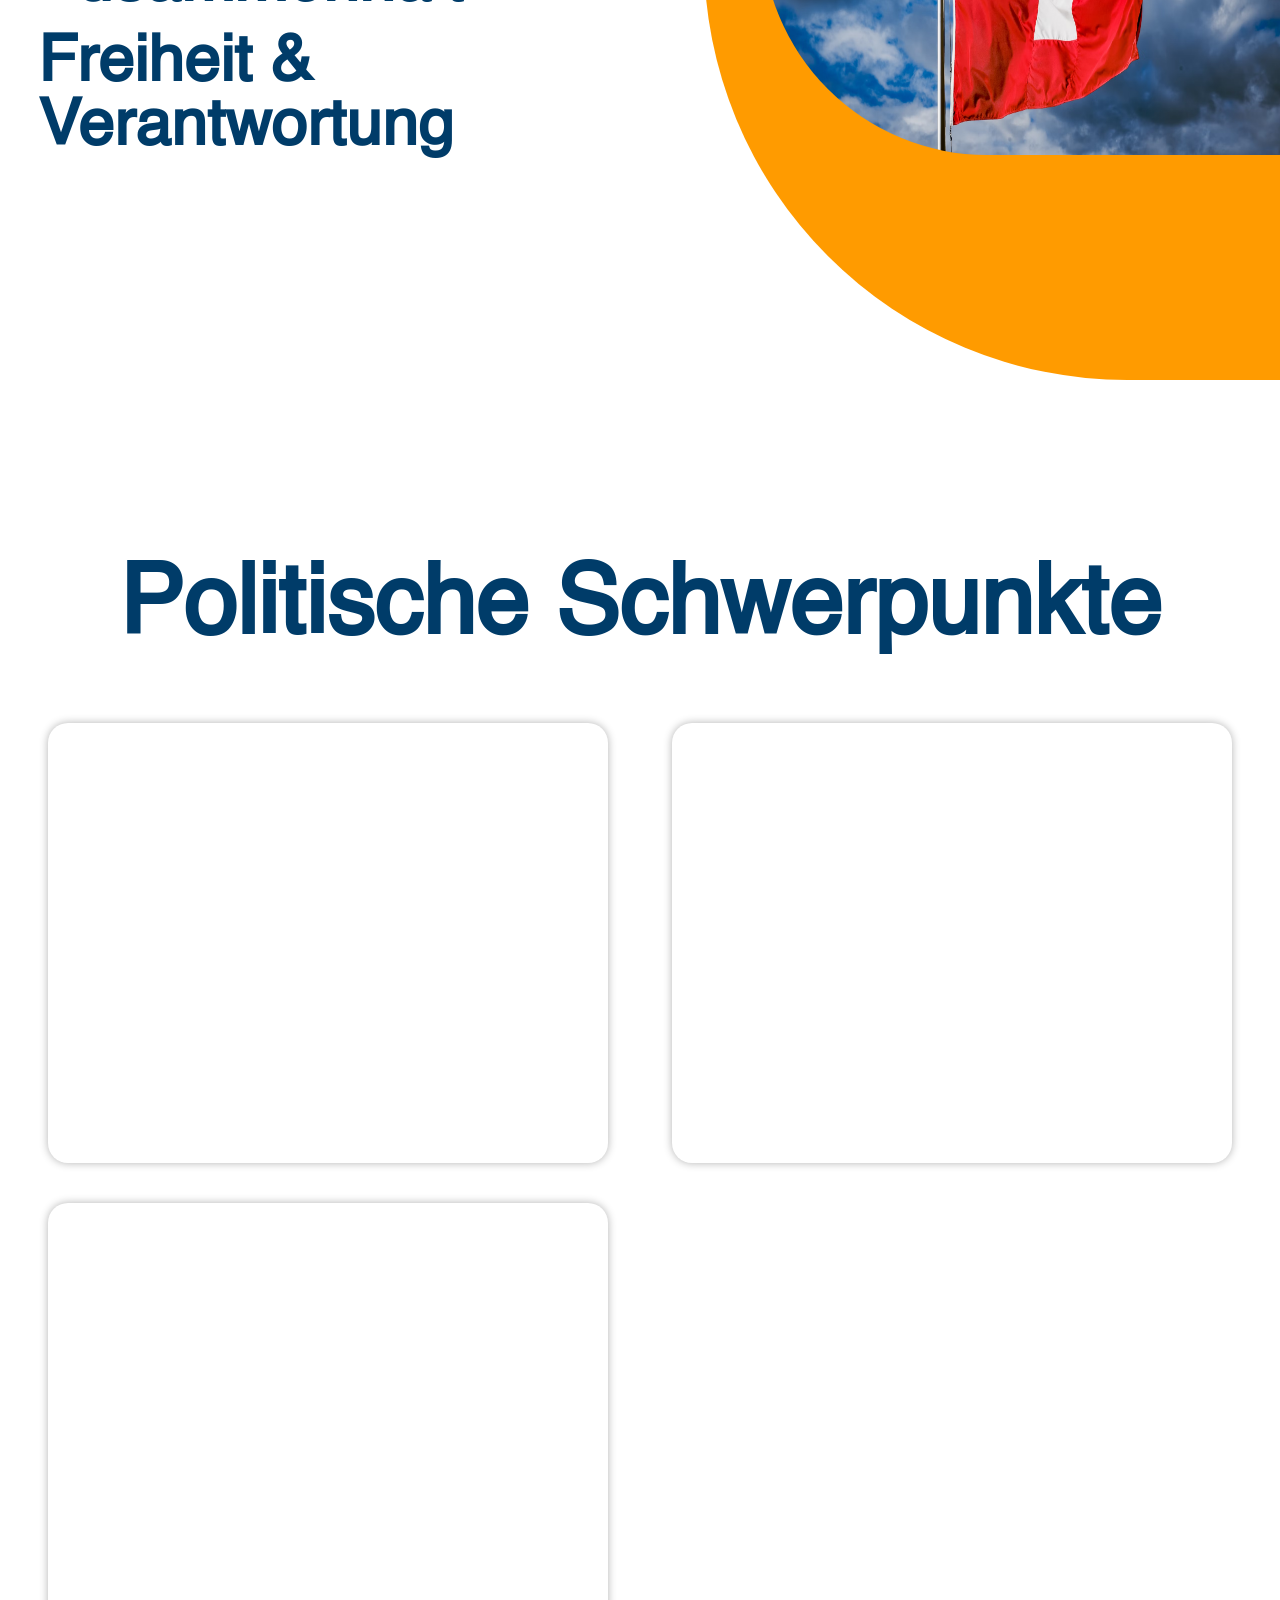
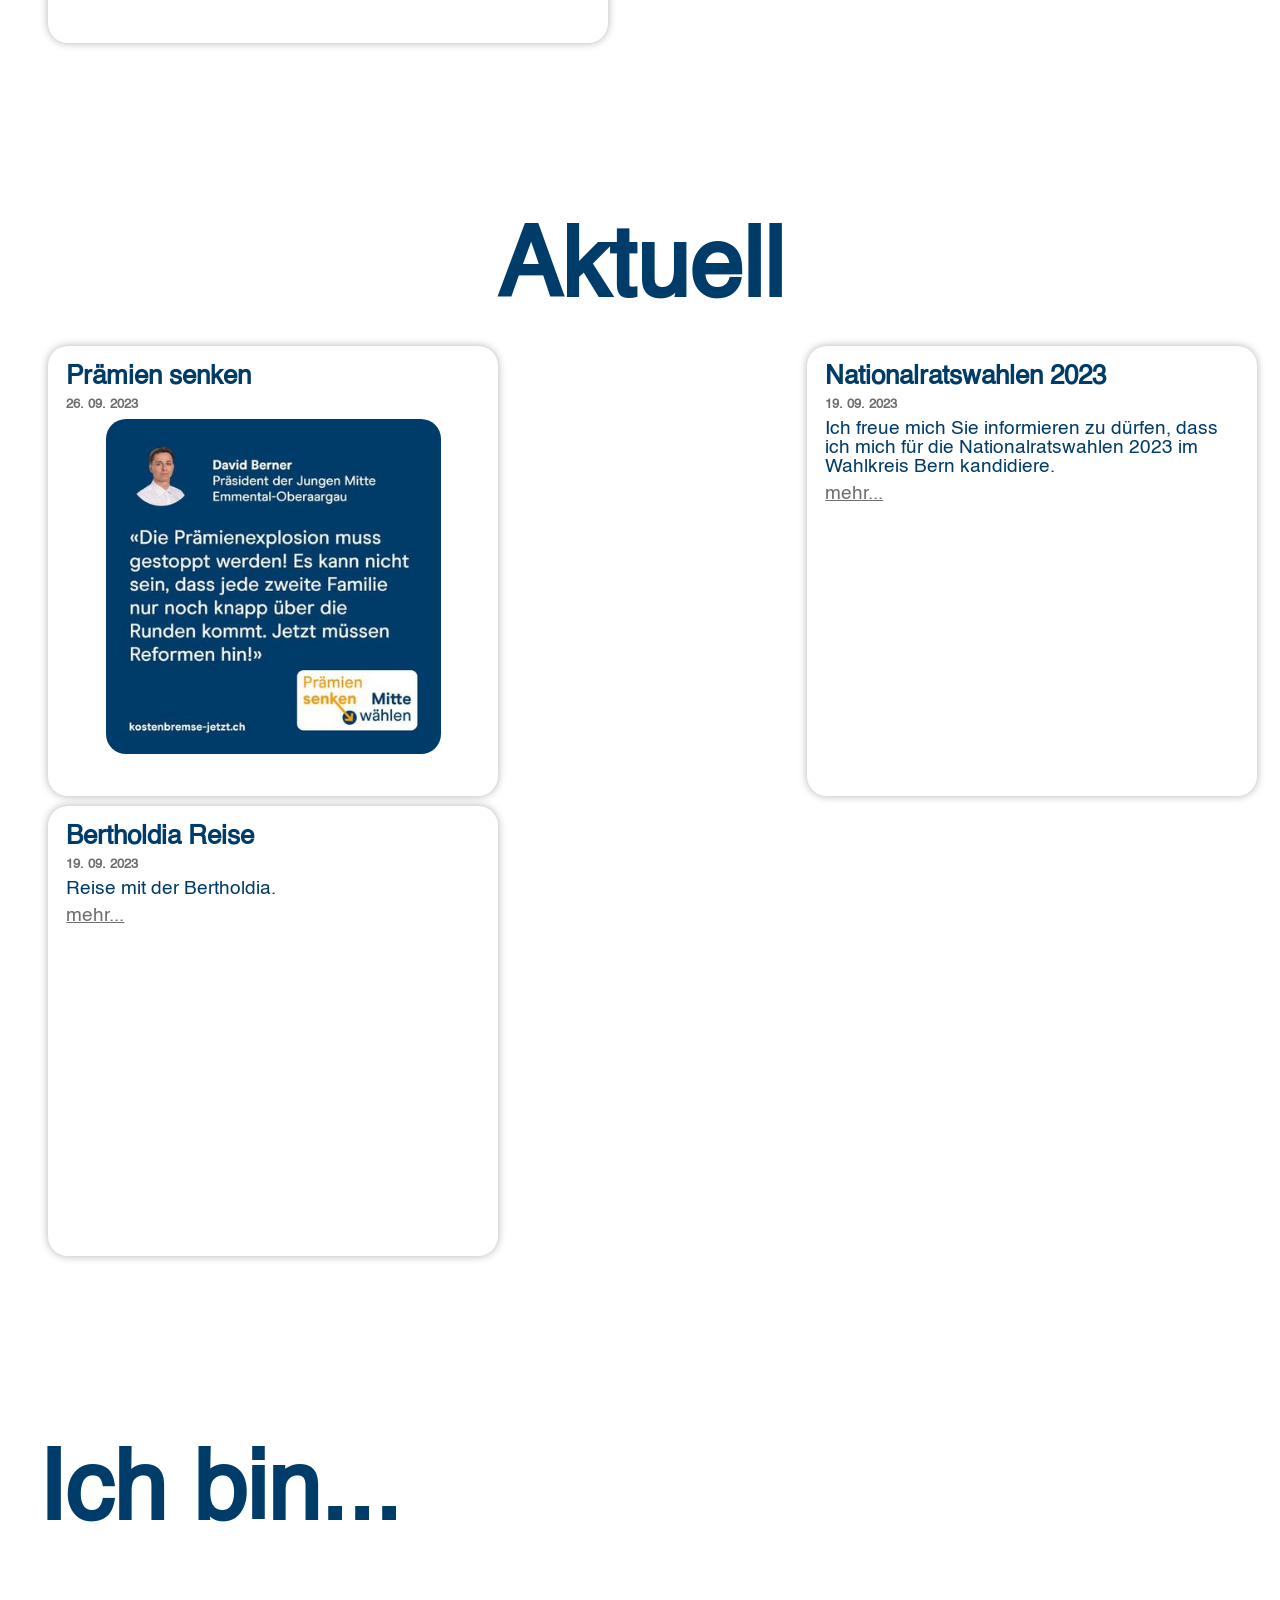
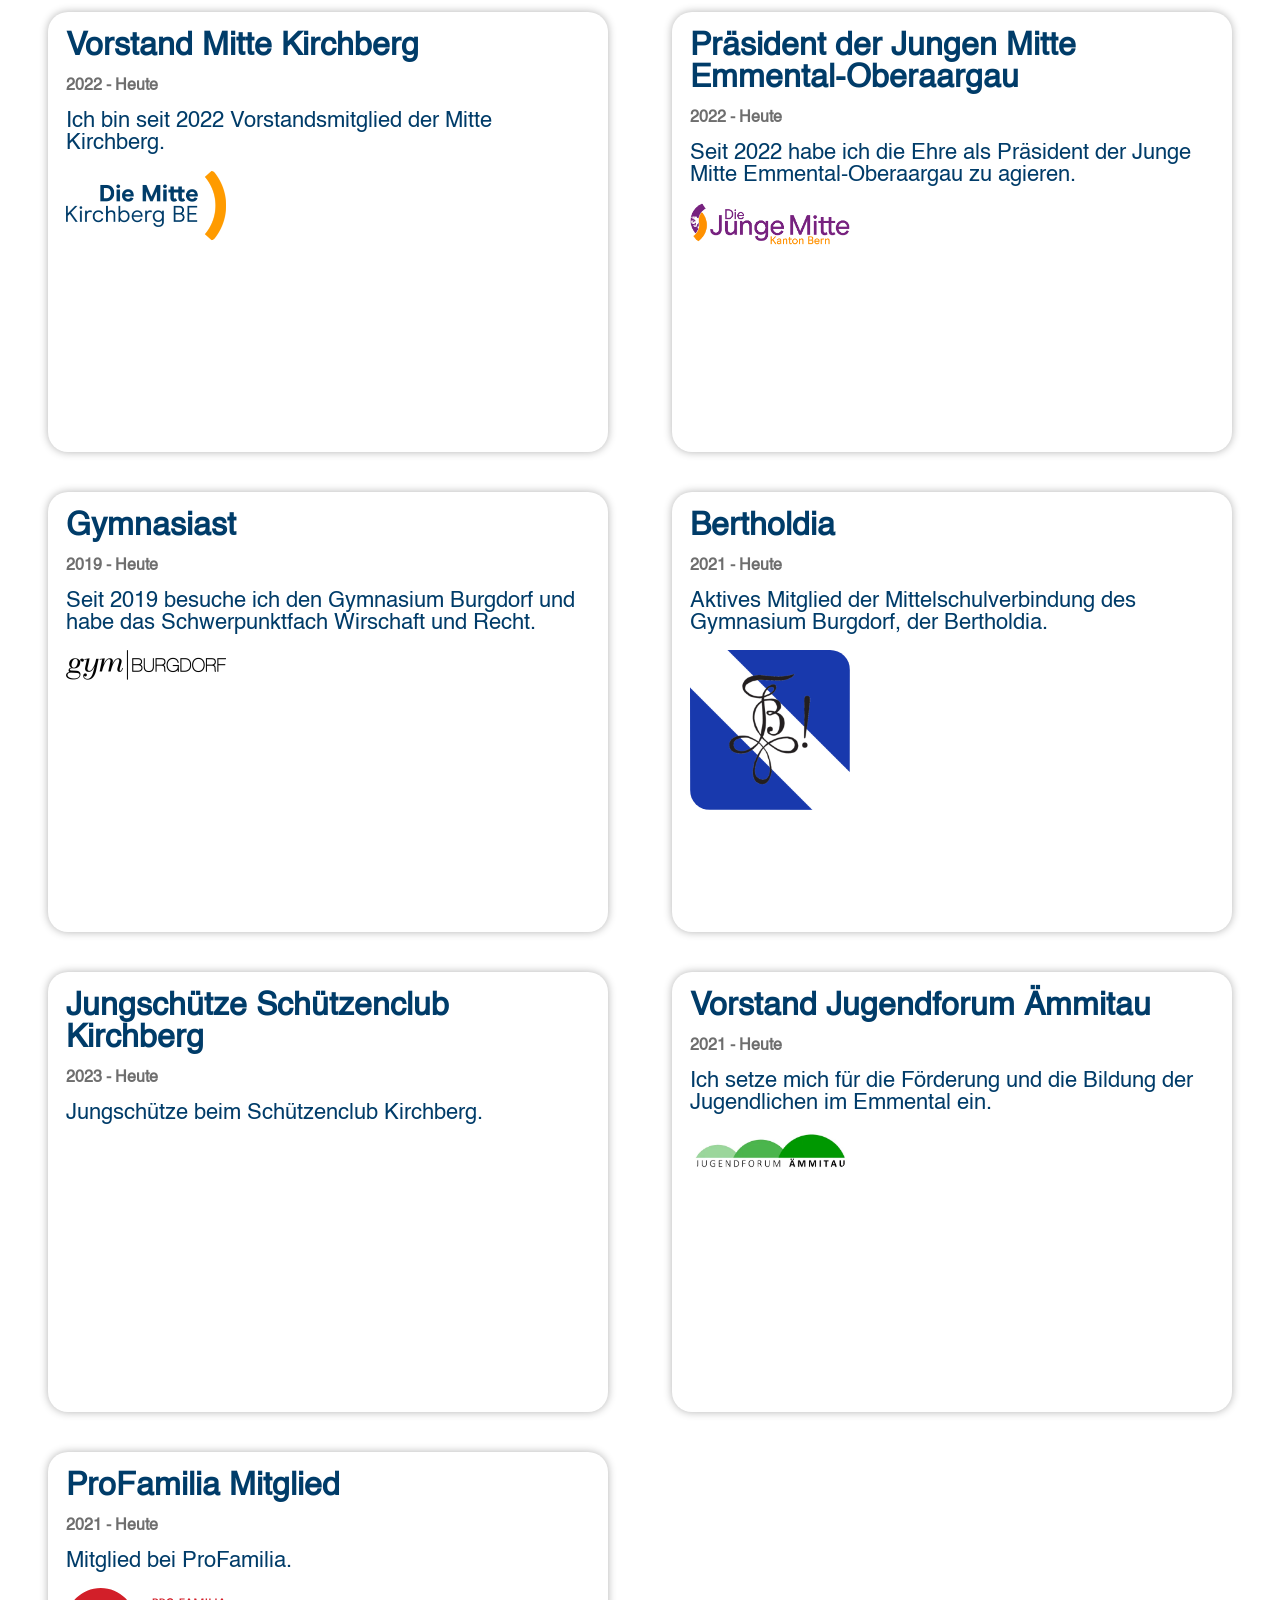
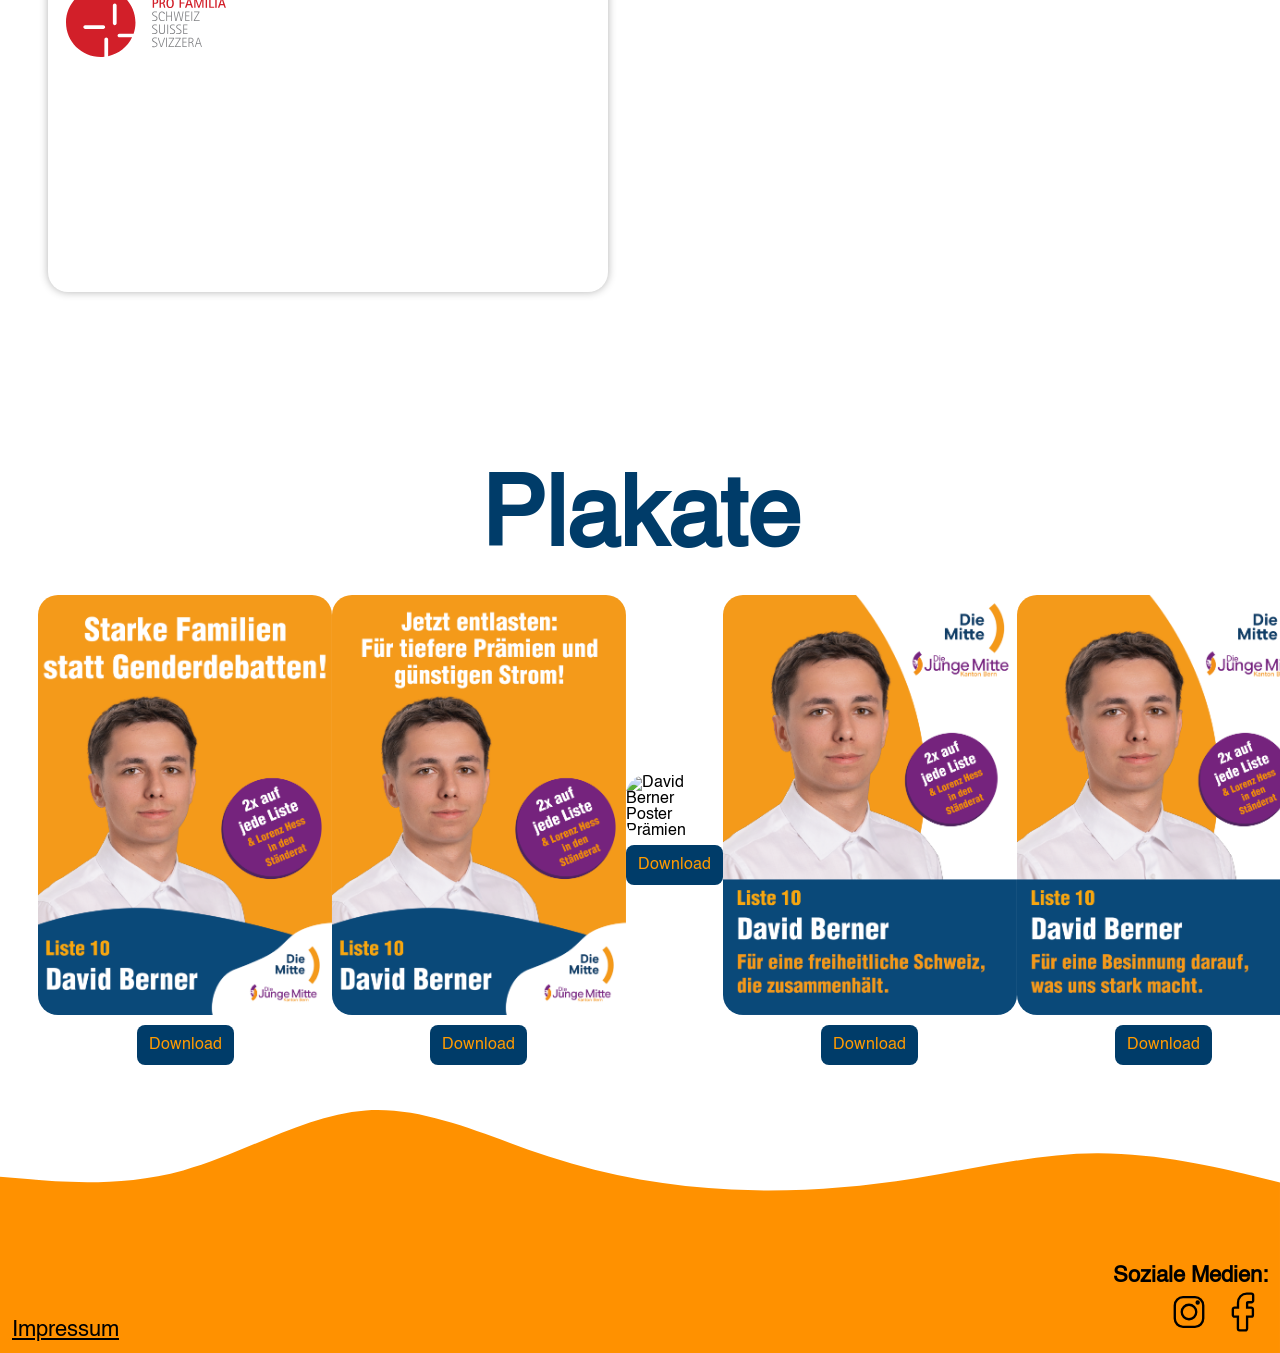
==== commit 8c64ba18: "commit21" ====
--- a/index.html
+++ b/index.html
@@ -5,7 +5,8 @@
     <meta name="viewport" content="width=device-width, initial-scale=1.0" />
     <meta
       name="description"
-      content="Auf dieser Webseite erfahren Sie mehr über David Berner, der Gymnasiast aus Kirchberg, welcher die Junge Mitte in Emmental-Oberaargau als Präsident vertritt." />
+      content="Auf dieser Webseite erfahren Sie mehr über David Berner, der Gymnasiast aus Kirchberg, welcher die Junge Mitte in Emmental-Oberaargau als Präsident vertritt."
+    />
     <link rel="stylesheet" href="css/style.css" />
     <script src="js/main.js" defer></script>
     <title>David Berner: Portfolio</title>
@@ -30,7 +31,7 @@
                 <span class="line line2"></span>
                 <span class="line line3"></span>
               </div>
-              <div class="menu-items">
+              <ul class="menu-items">
                 <li>
                   <a href="#hero" class="menu-links">Home</a>
                 </li>
@@ -48,7 +49,10 @@
                 <li>
                   <a href="#me" class="menu-links">Über mich</a>
                 </li>
-              </div>
+                <li>
+                  <a href="#posters" class="menu-links">Plakate</a>
+                </li>
+              </ul>
             </div>
           </div>
         </nav>
@@ -57,8 +61,9 @@
         <div class="right-circle"></div>
         <img
           id="hero-img"
-          src="img/portrait/Berner_David-a.png"
-          alt="David Berner Portrait" />
+          src="img/portrait/Berner_David-b.png"
+          alt="David Berner Portrait"
+        />
         <div id="hero-content">
           <div id="hero-right">
             <div id="logos">
@@ -66,13 +71,15 @@
                 <img
                   class="logo1"
                   src="img/logos/die_mitte.png"
-                  alt="die Mitte" />
+                  alt="die Mitte"
+                />
               </a>
               <a href="https://diejungemitte.ch/" target="_blank">
                 <img
                   class="logo2"
                   src="img/logos/Die Junge Mitte_Bern-crop.png"
-                  alt="die Junge Mitte Bern" />
+                  alt="die Junge Mitte Bern"
+                />
               </a>
             </div>
           </div>
@@ -88,10 +95,14 @@
       <section id="about">
         <div id="about-content">
           <div class="left-circle icon-circle">
-            <img src="./img/icon/schweiz.avif" alt="" />
-          </div>
-        </div>
-        <div class="content" id="werte">
+            <img
+              src="./img/icon/schweiz.avif"
+              alt="Schweizer Nationalflagge"
+              loading="lazy"
+            />
+          </div>
+        </div>
+        <div class="content" id="values">
           <h1 class="title">Meine Werte</h1>
           <h2 class="subtitle">Tradition & Fortschritt</h2>
           <h2 class="subtitle">Familie & Zusammenhalt</h2>
@@ -133,7 +144,7 @@
                 href="https://kostenbremse-jetzt.ch/"
                 class="more"
                 ><img
-                  class="testemonials"
+                  class="testimonials"
                   src="/img/testemonials/prämien1.jpg"
                   alt="testemonial"
               /></a>
@@ -253,6 +264,72 @@
         </div>
       </section>
 
+      <section id="posters">
+        <div class="content3"><h1 class="title">Plakate</h1></div>
+        <div class="posters-content">
+          <div class="poster">
+            <div class="poster-img">
+              <img
+                src="/img/poster/poster4-1.png"
+                alt="David Berner Poster Familie"
+                loading="lazy"
+              />
+            </div>
+            <a href="/img/poster/poster4-1.png" download="David_Berner-Familie"
+              >Download</a
+            >
+          </div>
+          <div class="poster">
+            <div class="poster-img">
+              <img
+                src="/img/poster/poster5-1.png"
+                alt="David Berner Poster Prämien"
+                loading="lazy"
+              />
+            </div>
+            <a href="/img/poster/poster5-1.png" download="David_Berner-Prämien"
+              >Download</a
+            >
+          </div>
+          <div class="poster">
+            <div class="poster-img">
+              <img
+                src="/img/poster/poster1-1.png"
+                alt="David Berner Poster Prämien"
+                loading="lazy"
+              />
+            </div>
+            <a href="/img/poster/poster1-1.png" download="David_Berner-Prämien"
+              >Download</a
+            >
+          </div>
+          <div class="poster">
+            <div class="poster-img">
+              <img
+                src="/img/poster/poster2-1.png"
+                alt="David Berner Poster Prämien"
+                loading="lazy"
+              />
+            </div>
+            <a href="/img/poster/poster2-1.png" download="David_Berner-Prämien"
+              >Download</a
+            >
+          </div>
+          <div class="poster">
+            <div class="poster-img">
+              <img
+                src="/img/poster/poster3-1.png"
+                alt="David Berner Poster Prämien"
+                loading="lazy"
+              />
+            </div>
+            <a href="/img/poster/poster3-1.png" download="David_Berner-Prämien"
+              >Download</a
+            >
+          </div>
+        </div>
+      </section>
+
       <footer class="footer-hero">
         <img id="footer-img" src="./img/haikei/wave2.svg" alt="wave" />
         <div class="footer-content">
--- a/css/style.css
+++ b/css/style.css
@@ -315,10 +315,12 @@
 #news {
   margin-top: 20vh;
 }
-
-#werte {
+#values {
   width: 50vw;
   max-height: 100vh;
+}
+#posters {
+  margin-top: 20vh;
 }
 
 .content {
@@ -511,7 +513,7 @@
   display: flex;
   justify-content: center;
 }
-.blog-box .testemonials {
+.blog-box .testimonials {
   width: 335px;
   border-radius: 20px;
   margin-bottom: 0.5rem;
@@ -567,6 +569,41 @@
 
 .socials-icon a img {
   width: 50px;
+}
+
+.posters-content{
+  width: 94vw;
+  margin-left: 3vw;
+  margin-right: 3vw;
+  display: flex;
+  justify-content: space-evenly;
+}
+
+.poster{
+  height: 470px;
+  width: 330px;
+  display: flex;
+  flex-direction: column;
+  flex-wrap: nowrap;
+  justify-content: center;
+  align-items: center;
+}
+.poster img{
+  height: 420px;
+  width: auto;
+  border-radius: 20px;
+}
+.poster a{
+  margin-top: 6px;
+  color: var(--primary-color);
+  background-color: var(--secondary-color);
+  padding: 12px;
+  border-radius: 8px;
+  text-decoration: none;
+  transition: opacity 0.2s ease;
+}
+.poster a:hover {
+  opacity: 0.75;
 }
 
 @media only screen and (max-width: 768px) {
@@ -670,9 +707,8 @@
     height: 22px;
   }
 
-  #werte{
-    margin-top: 0;
-    width: 90vw;
+  #values{
+    width: 95vw;
     z-index: 12;
     display: flex;
     align-items: flex-end;
@@ -779,7 +815,7 @@
     display: flex;
     justify-content: center;
   }
-  .blog-box .testemonials {
+  .blog-box .testimonials {
     margin: 0;
     width: 215px;
     border-radius: 20px;
@@ -801,6 +837,36 @@
     width: 35px;
   }
 
+
+  .posters-content{
+    width: 94vw;
+    margin-left: 3vw;
+    margin-right: 3vw;
+    display: flex;
+    justify-content: space-evenly;
+    gap: 8px;
+  }
+  
+  .poster{
+    height: 250px;
+    width: 180px;
+    display: flex;
+    flex-direction: column;
+    flex-wrap: nowrap;
+    justify-content: center;
+    align-items: center;
+
+  }
+  .poster img{
+    height: 200px;
+    width: auto;
+    border-radius: 20px;
+  }
+  .poster a{
+    margin-top: 6px;
+    color: var(--primary-color);
+  }
+
   footer {
     height: 20vh;
   }
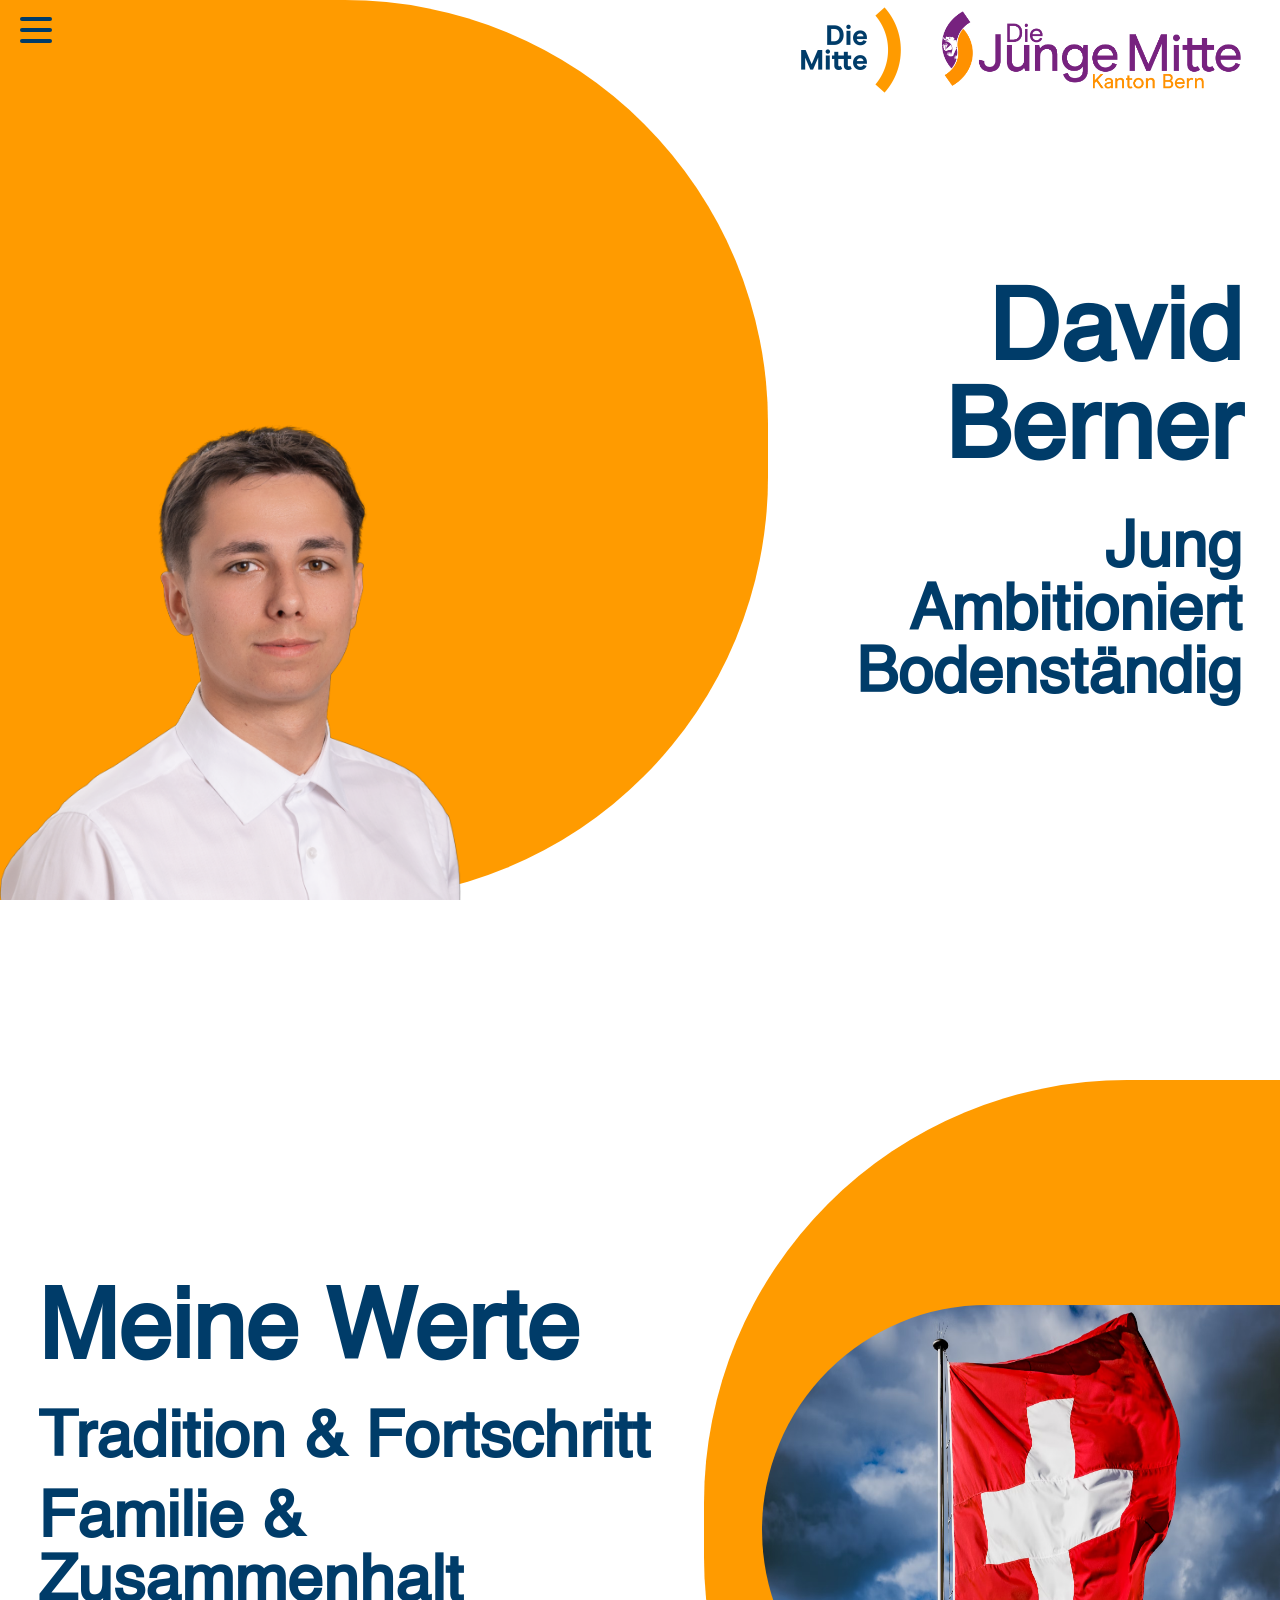
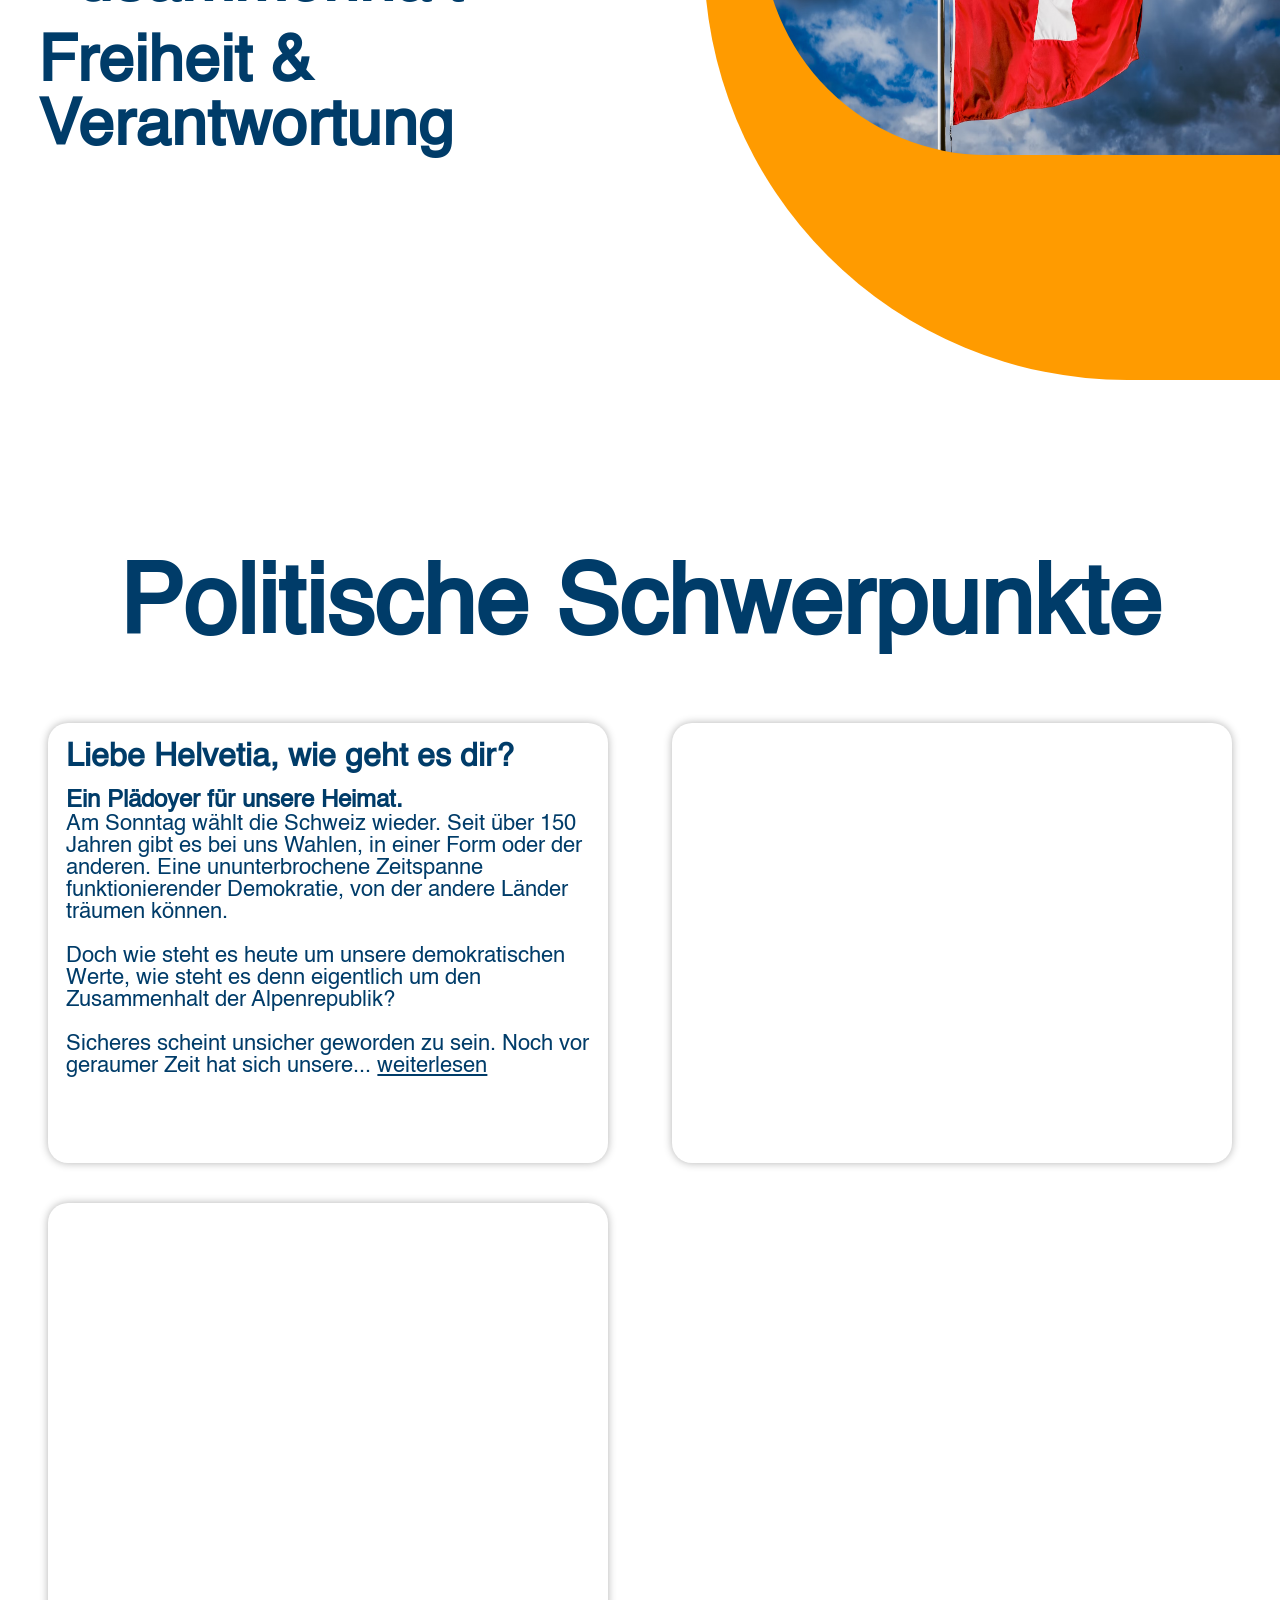
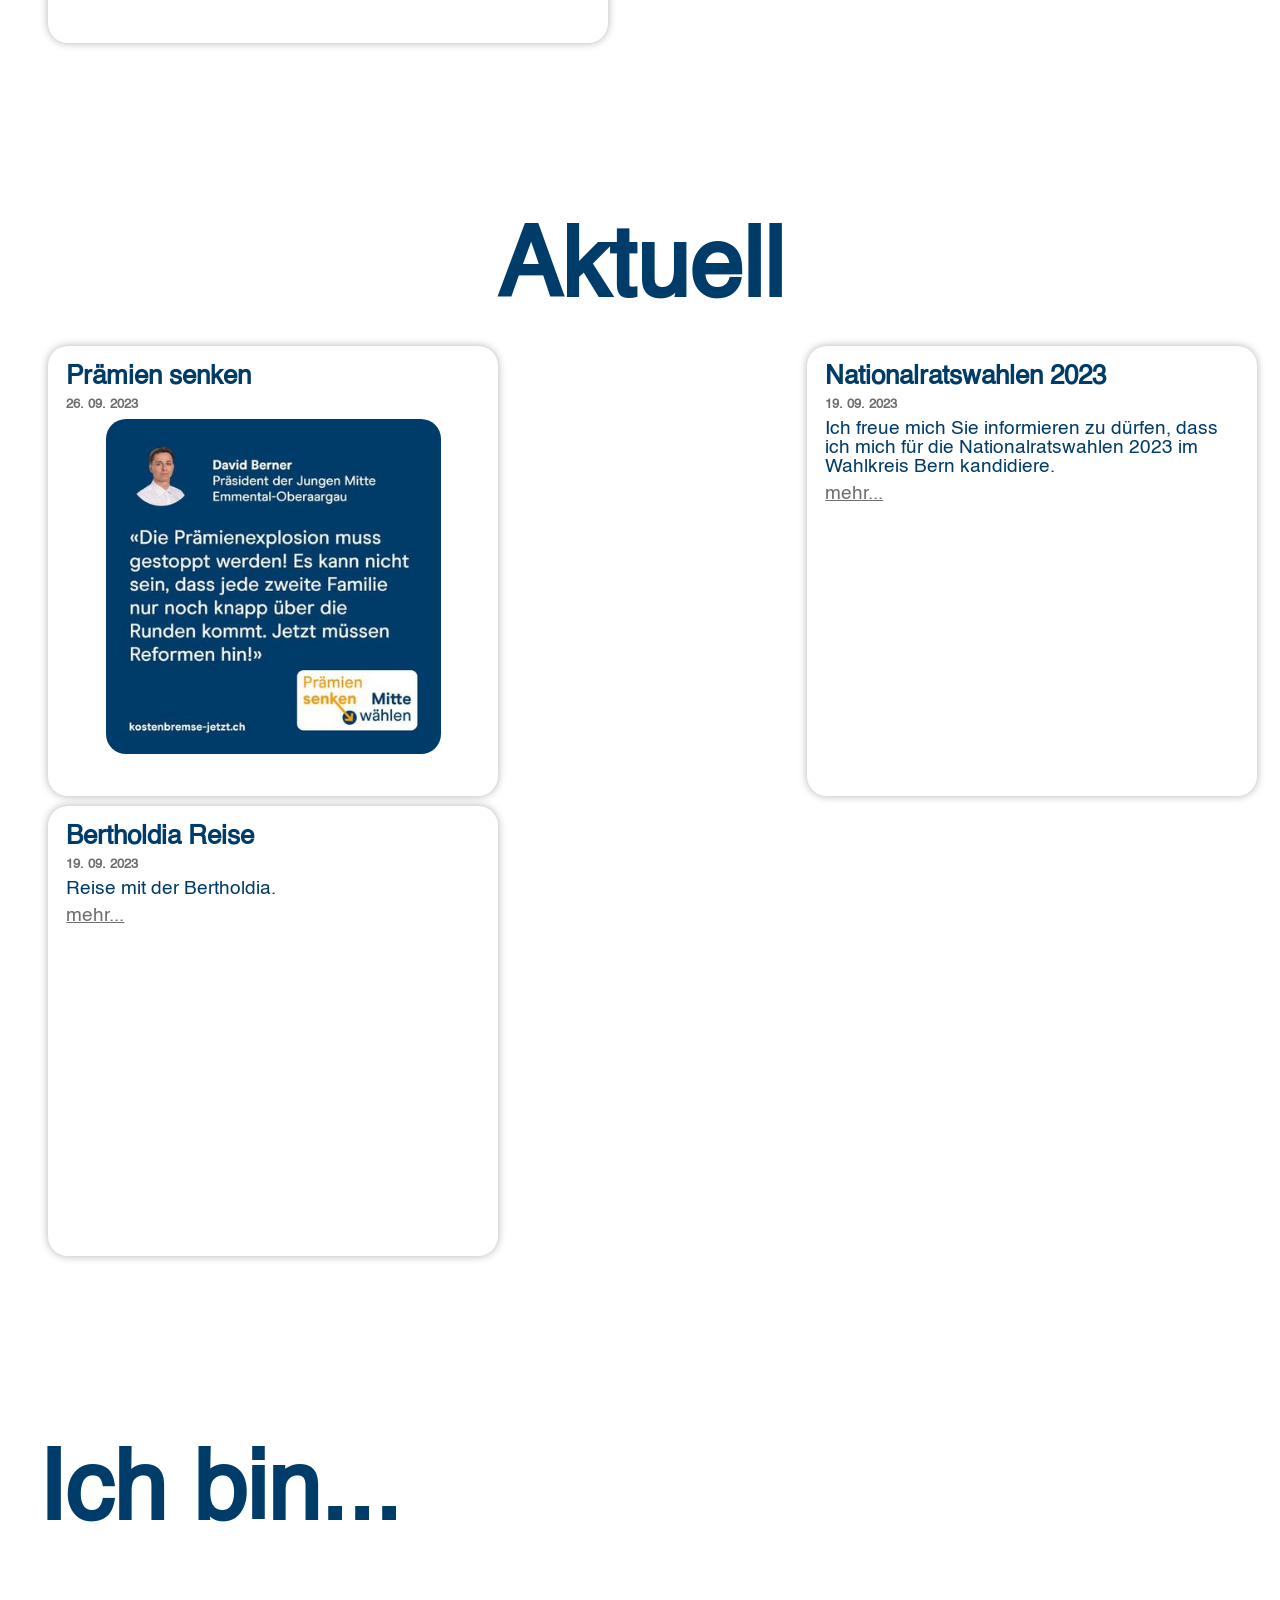
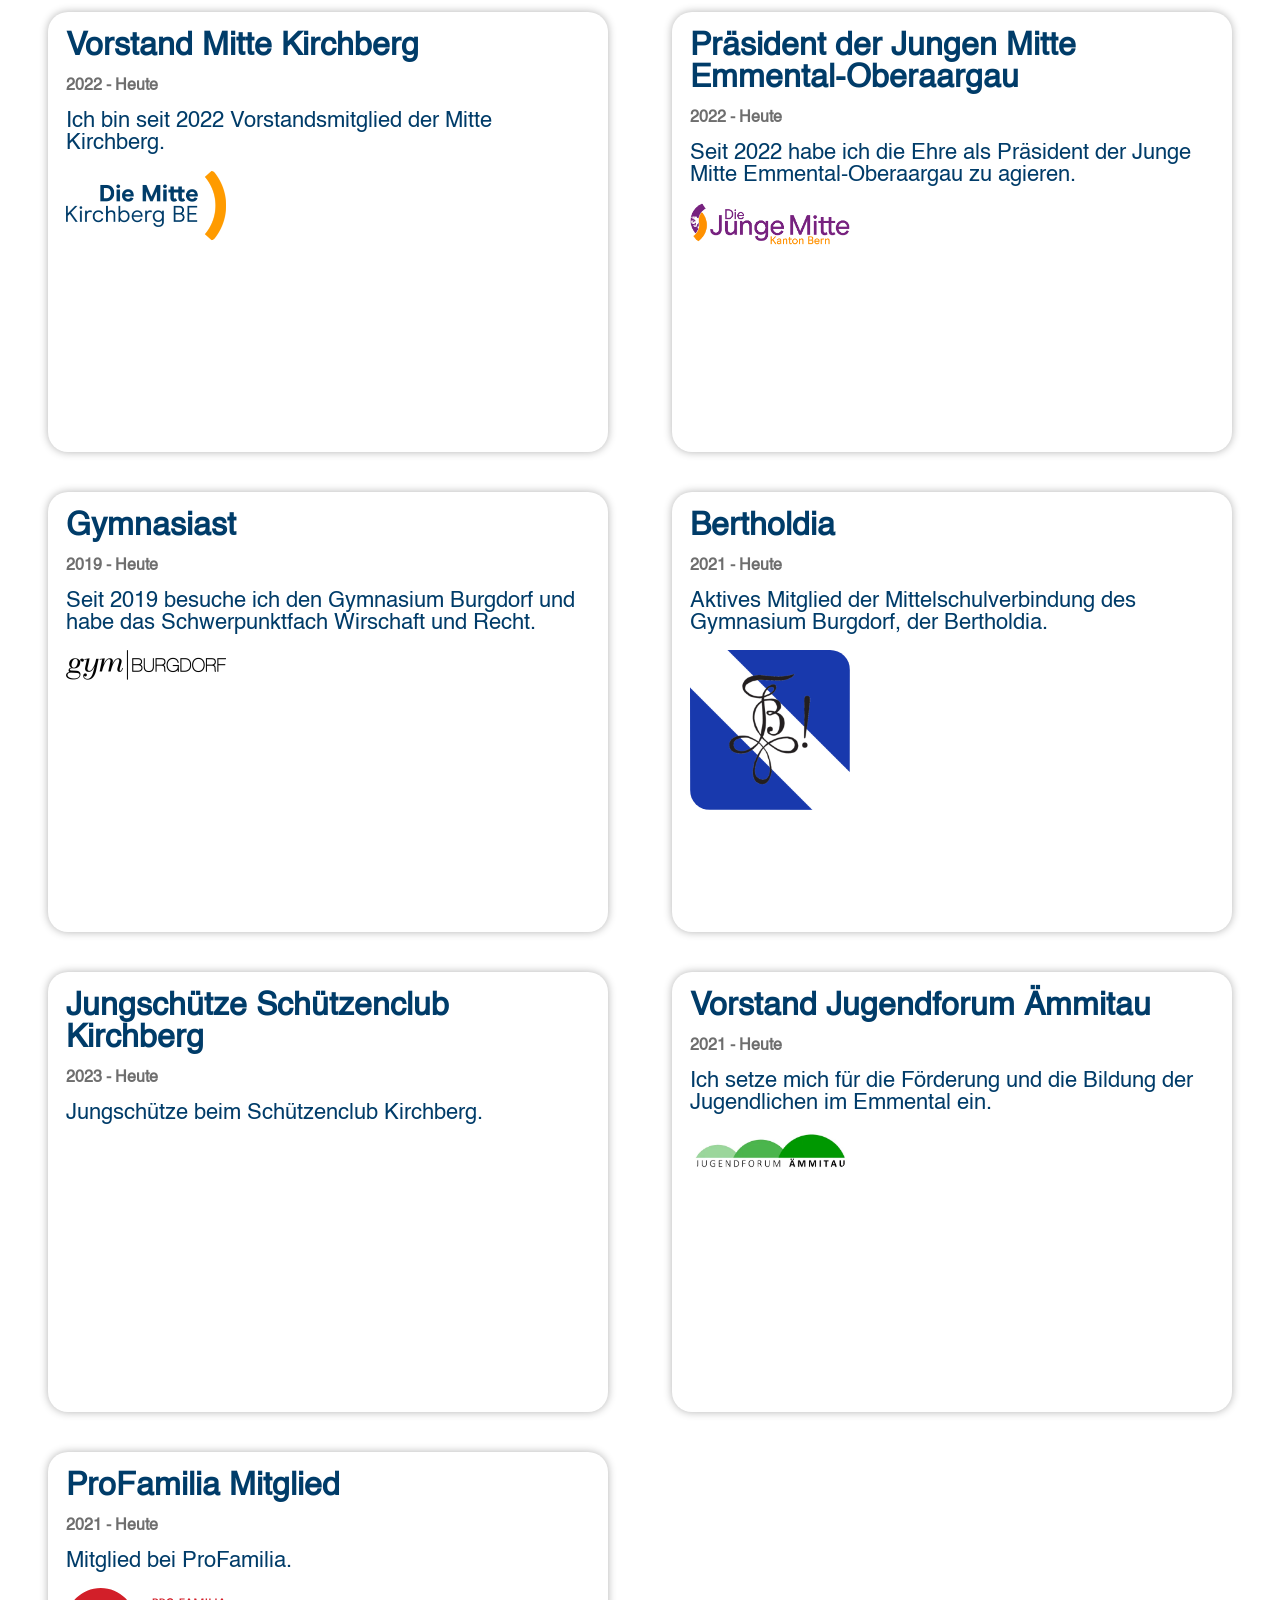
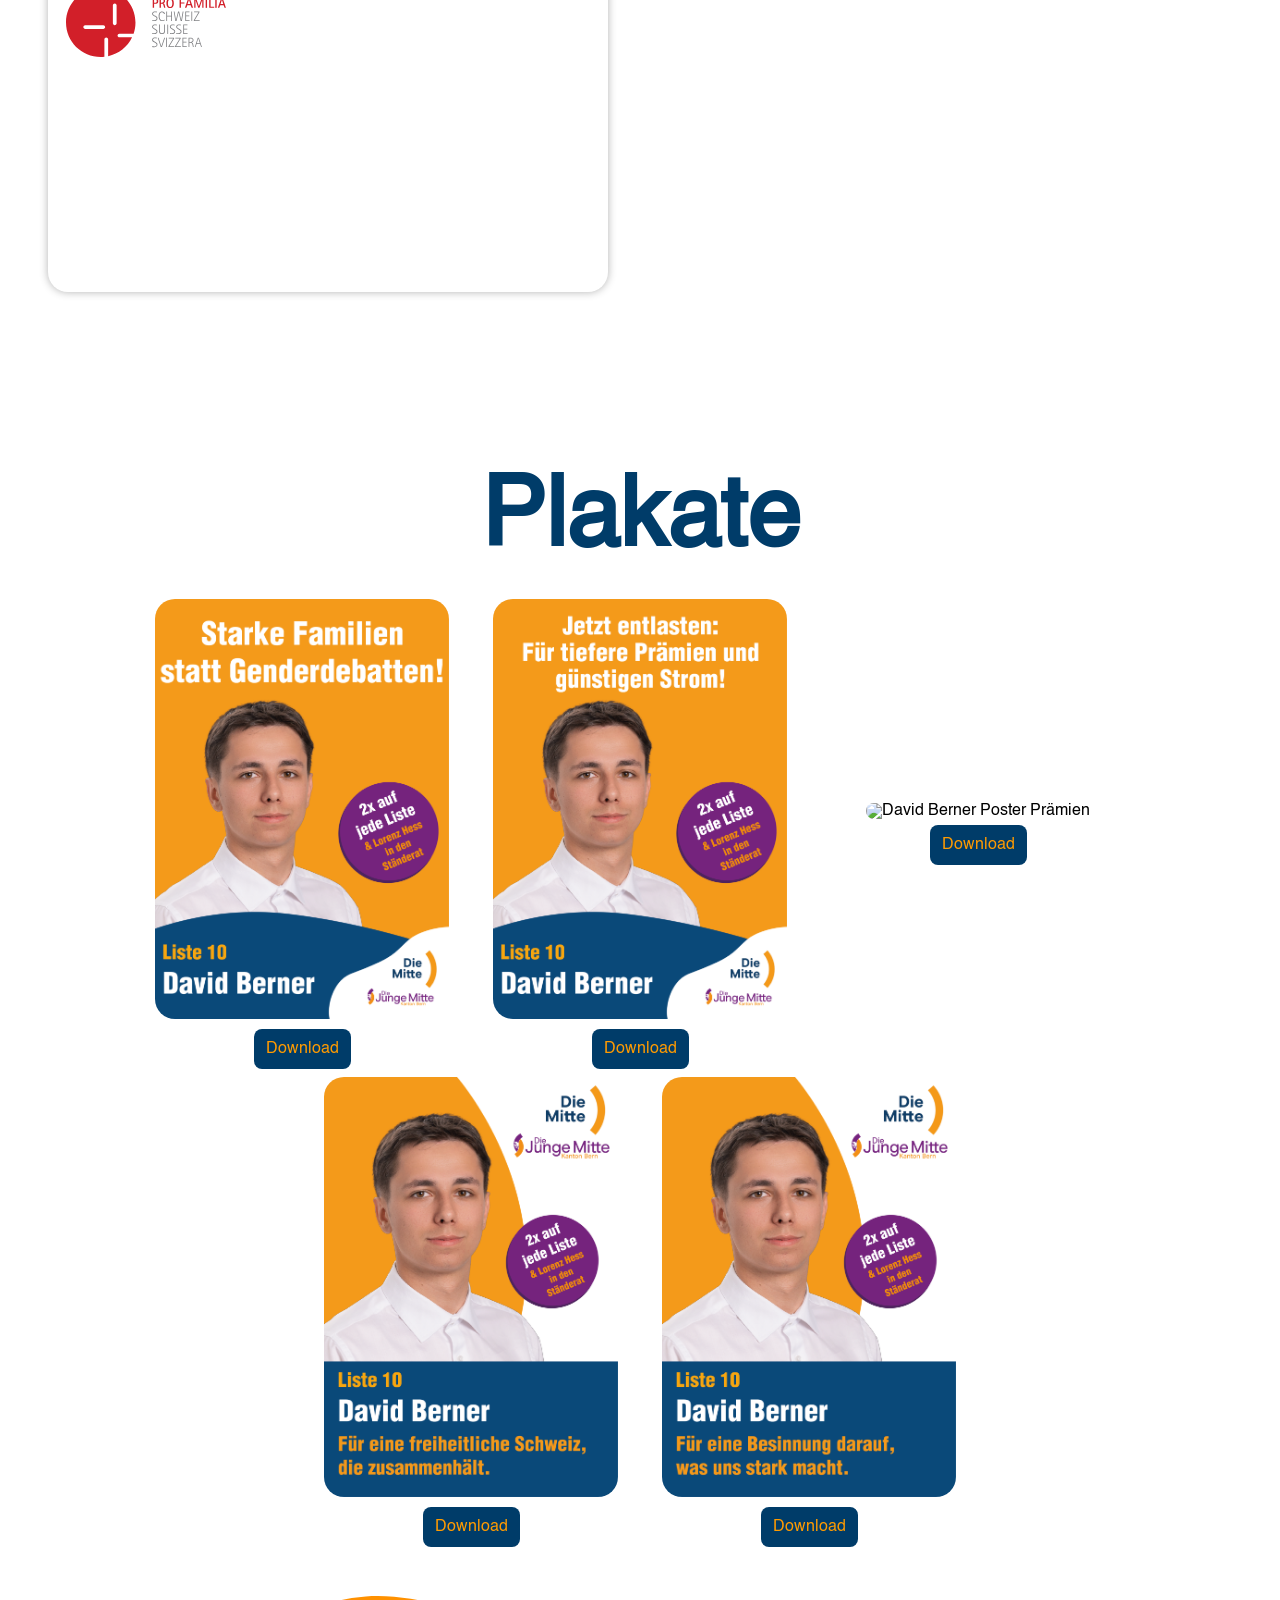
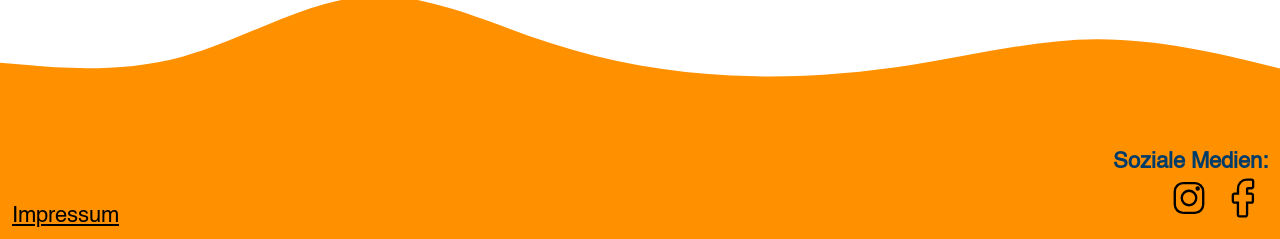
==== commit 56687224: "new root css" ====
--- a/index.html
+++ b/index.html
@@ -7,6 +7,7 @@
       name="description"
       content="Auf dieser Webseite erfahren Sie mehr über David Berner, der Gymnasiast aus Kirchberg, welcher die Junge Mitte in Emmental-Oberaargau als Präsident vertritt."
     />
+    <link rel="stylesheet" href="css/root.css" />
     <link rel="stylesheet" href="css/style.css" />
     <script src="js/main.js" defer></script>
     <title>David Berner: Portfolio</title>
@@ -116,8 +117,23 @@
         </div>
         <div class="politic-content-box">
           <div class="politic-box">
-            <h1></h1>
-            <p></p>
+            <h1>Liebe Helvetia, wie geht es dir?</h1>
+            <h2>Ein Plädoyer für unsere Heimat.</h2>
+            <p>
+              Am Sonntag wählt die Schweiz wieder. Seit über 150 Jahren gibt es
+              bei uns Wahlen, in einer Form oder der anderen. Eine
+              ununterbrochene Zeitspanne funktionierender Demokratie, von der
+              andere Länder träumen können.
+              <br />
+              <br />
+              Doch wie steht es heute um unsere demokratischen Werte, wie steht
+              es denn eigentlich um den Zusammenhalt der Alpenrepublik?
+              <br />
+              <br />
+              Sicheres scheint unsicher geworden zu sein. Noch vor geraumer Zeit
+              hat sich unsere...
+              <a href="page/points/helvetia.html">weiterlesen</a>
+            </p>
           </div>
           <div class="politic-box">
             <h1></h1>
--- a/css/root.css
+++ b/css/root.css
@@ -0,0 +1,48 @@
+*,
+*::after,
+*::before {
+  margin: 0;
+  padding: 0;
+  box-sizing: border-box;
+}
+:root {
+  --primary-color: #ff9b00;
+  --secondary-color: #003c69;
+  --tertiary-color: ;
+  font-size: 16px;
+}
+@font-face {
+  font-family: "helvetica";
+  src: url(../fonts/Helvetica-Font/Helvetica.ttf);
+}
+::-webkit-scrollbar {
+  width: 0;
+}
+
+html {
+  scroll-behavior: smooth;
+}
+
+body {
+  font-family: helvetica;
+}
+
+body h1,
+h2,
+h3,
+h4,
+p,
+a {
+  color: var(--secondary-color);
+}
+
+body h1::selection,
+h2::selection,
+h3::selection,
+h4::selection,
+p::selection,
+img::selection,
+a::selection {
+  color: white;
+  background-color: var(--secondary-color);
+}
--- a/css/style.css
+++ b/css/style.css
@@ -1,28 +1,3 @@
-*,
-*::after,
-*::before {
-  margin: 0;
-  padding: 0;
-  box-sizing: border-box;
-}
-:root {
-  --primary-color: #ff9b00;
-  --secondary-color: #003c69;
-  --tertiary-color: ;
-  font-size: 16px;
-}
-@font-face {
-  font-family: "helvetica";
-  src: url(../fonts/Helvetica-Font/Helvetica.ttf);
-}
-::-webkit-scrollbar {
-  width: 0;
-}
-
-html {
-  scroll-behavior: smooth;
-}
-
 #loading {
   height: 100vh;
   width: 100vw;
@@ -121,8 +96,8 @@
   padding: 0.7rem;
 }
 
-.navbar .nav-container a:hover{
-    font-weight: bolder;
+.navbar .nav-container a:hover {
+  font-weight: bolder;
 }
 
 .nav-container {
@@ -216,7 +191,7 @@
   background: var(--primary-color);
 }
 
-.nav-container input[type="checkbox"]:checked ~ .logo{
+.nav-container input[type="checkbox"]:checked ~ .logo {
   display: none;
 }
 
@@ -309,7 +284,7 @@
 #me {
   margin-top: 20vh;
 }
-#politics{
+#politics {
   margin-top: 20vh;
 }
 #news {
@@ -335,7 +310,6 @@
   width: fit-content;
   color: var(--secondary-color);
 }
-
 
 #about-content {
   position: absolute;
@@ -414,14 +388,14 @@
   border-radius: 20px;
 }
 
-.politic-content{
+.politic-content {
   display: flex;
   justify-content: center;
   align-items: center;
   margin-top: 30px;
 }
 
-.politic-content-box{
+.politic-content-box {
   display: flex;
   justify-content: space-between;
   flex-wrap: wrap;
@@ -571,15 +545,15 @@
   width: 50px;
 }
 
-.posters-content{
-  width: 94vw;
-  margin-left: 3vw;
-  margin-right: 3vw;
-  display: flex;
-  justify-content: space-evenly;
-}
-
-.poster{
+.posters-content {
+  display: flex;
+  flex-wrap: wrap;
+  height: fit-content;
+  margin: 0 3vw;
+  justify-content: center;
+}
+
+.poster {
   height: 470px;
   width: 330px;
   display: flex;
@@ -587,13 +561,14 @@
   flex-wrap: nowrap;
   justify-content: center;
   align-items: center;
-}
-.poster img{
+  margin: 4px;
+}
+.poster img {
   height: 420px;
   width: auto;
   border-radius: 20px;
 }
-.poster a{
+.poster a {
   margin-top: 6px;
   color: var(--primary-color);
   background-color: var(--secondary-color);
@@ -707,7 +682,7 @@
     height: 22px;
   }
 
-  #values{
+  #values {
     width: 95vw;
     z-index: 12;
     display: flex;
@@ -722,7 +697,7 @@
     text-align: center;
   }
 
-  .politic-content .title{
+  .politic-content .title {
     font-size: 3.4rem;
   }
 
@@ -837,8 +812,7 @@
     width: 35px;
   }
 
-
-  .posters-content{
+  .posters-content {
     width: 94vw;
     margin-left: 3vw;
     margin-right: 3vw;
@@ -846,8 +820,8 @@
     justify-content: space-evenly;
     gap: 8px;
   }
-  
-  .poster{
+
+  .poster {
     height: 250px;
     width: 180px;
     display: flex;
@@ -855,14 +829,13 @@
     flex-wrap: nowrap;
     justify-content: center;
     align-items: center;
-
-  }
-  .poster img{
+  }
+  .poster img {
     height: 200px;
     width: auto;
     border-radius: 20px;
   }
-  .poster a{
+  .poster a {
     margin-top: 6px;
     color: var(--primary-color);
   }
